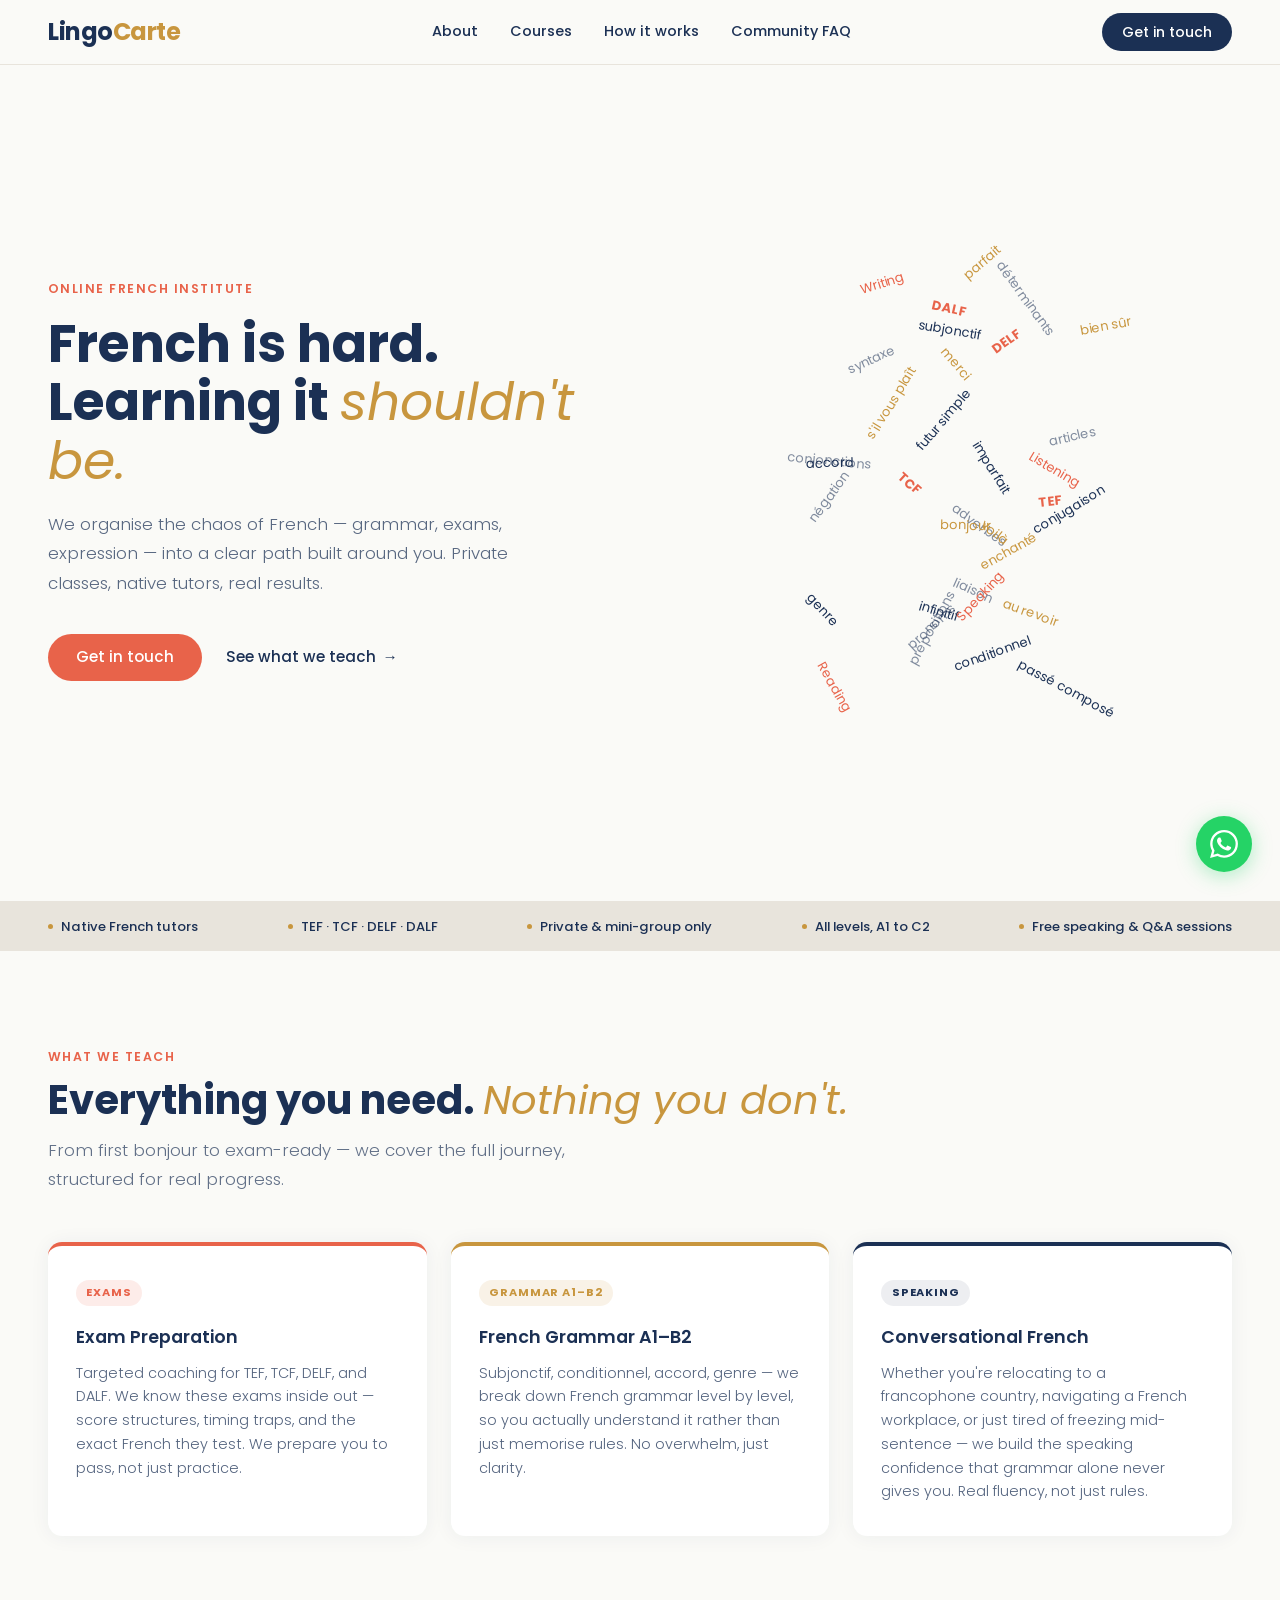
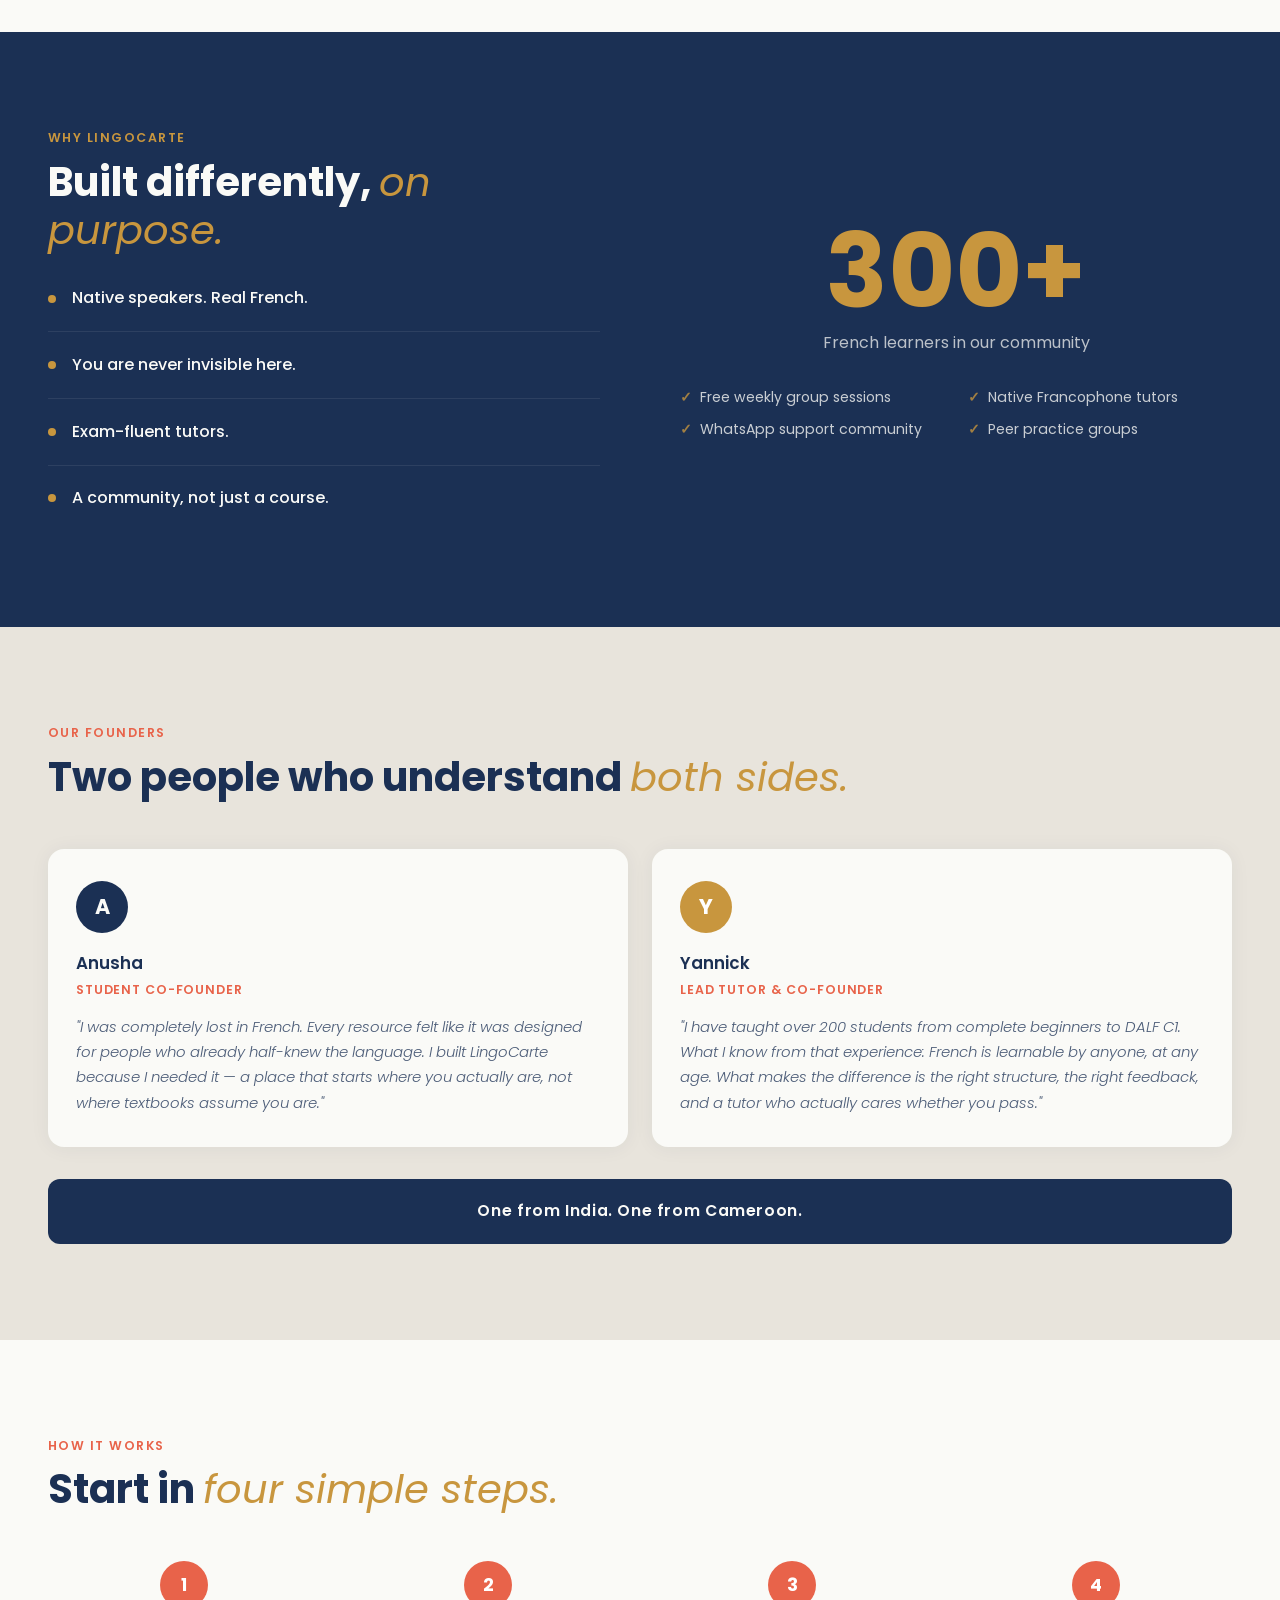
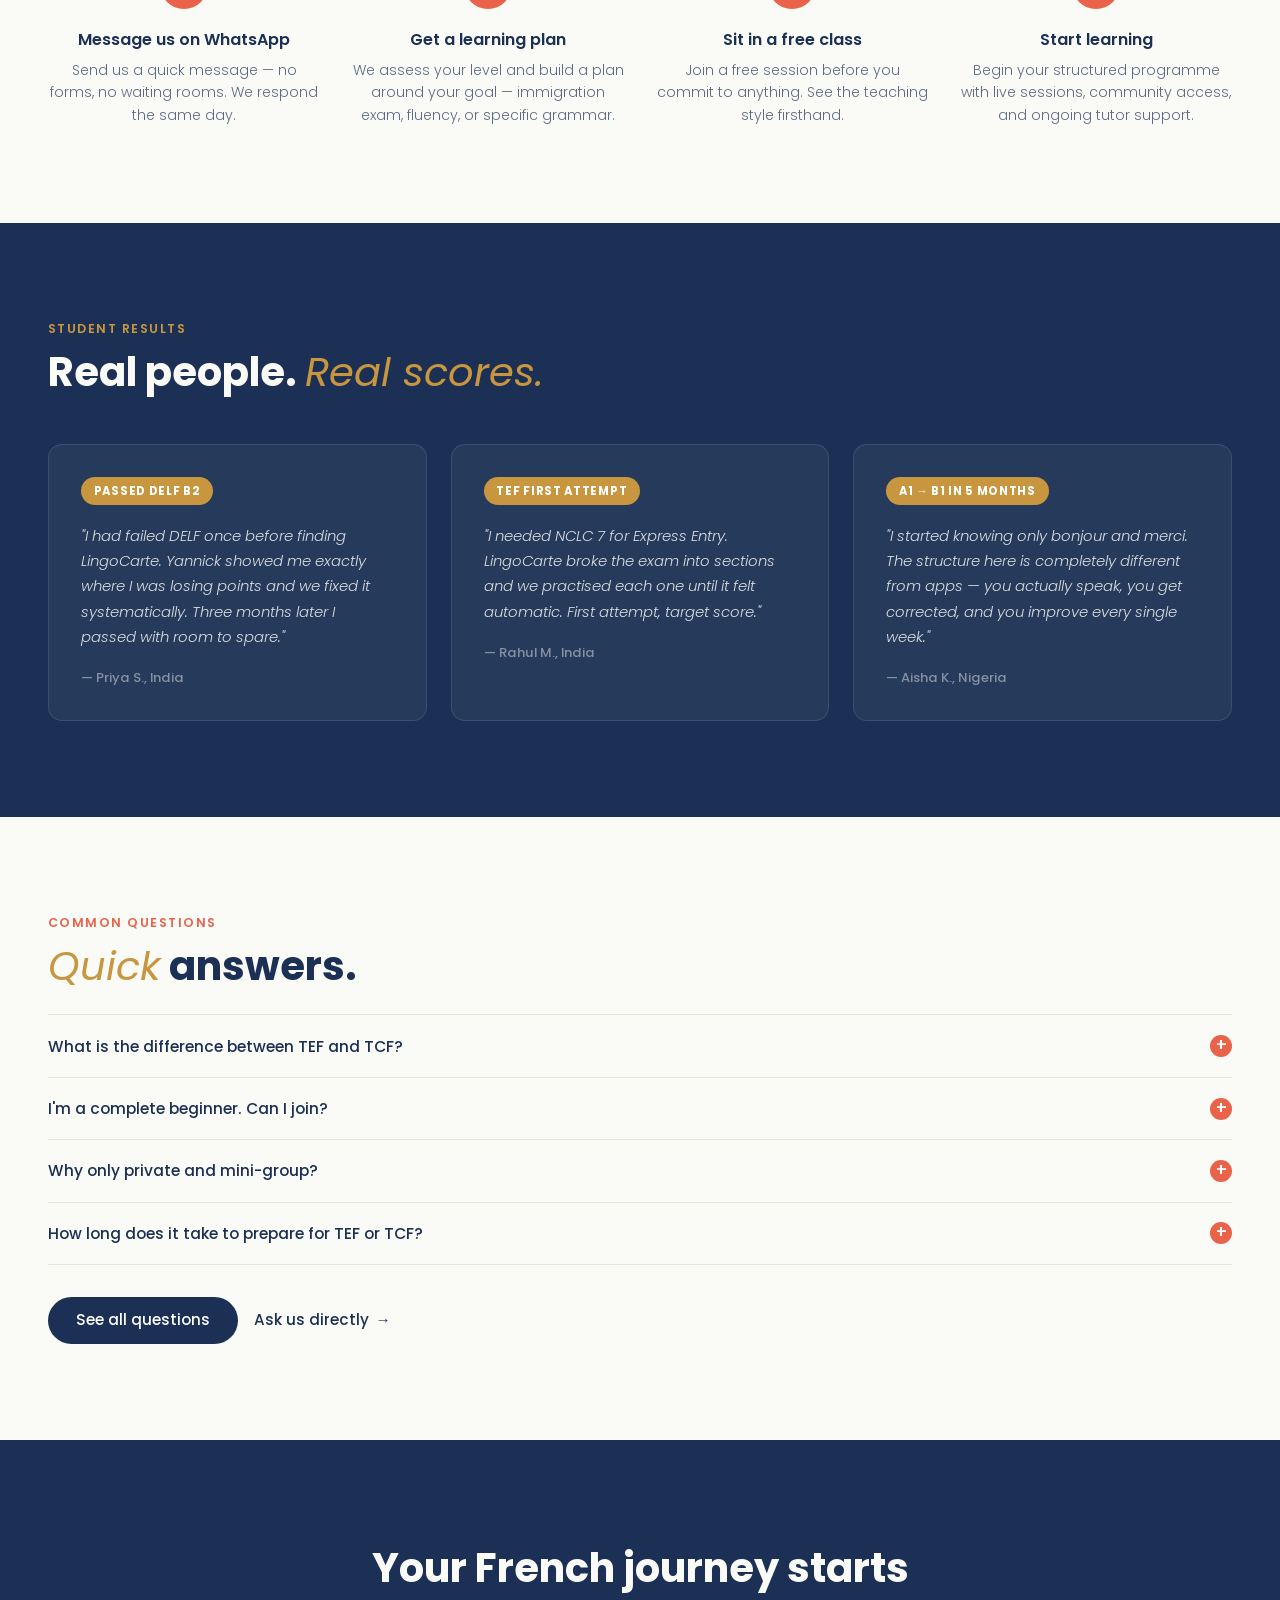
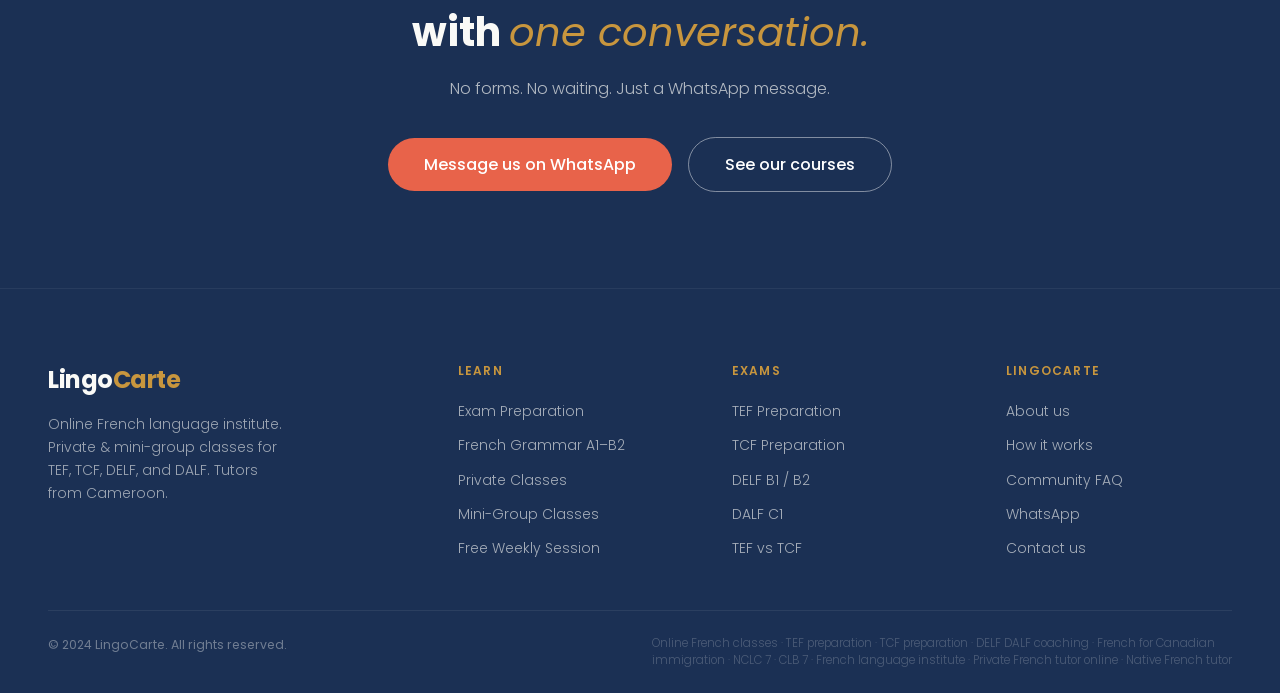
==== index.html @ b12ac3a8 "Initial commit" ====
<!DOCTYPE html>
<html lang="en">
<head>
  <meta charset="UTF-8">
  <meta name="viewport" content="width=device-width, initial-scale=1.0">
  <title>LingoCarte — Online French Institute | TEF TCF DELF DALF Preparation</title>
  <meta name="description" content="LingoCarte is an online French language institute offering private and mini-group classes for TEF, TCF, DELF, and DALF exam preparation. Native-speaker tutors from Cameroon. Join 300+ community members.">
  <link rel="canonical" href="https://lingocarte.com/">

  <!-- Open Graph -->
  <meta property="og:type" content="website">
  <meta property="og:url" content="https://lingocarte.com/">
  <meta property="og:title" content="LingoCarte — Online French Institute">
  <meta property="og:description" content="Private & mini-group French classes for TEF, TCF, DELF, DALF. Native speakers. Real progress. 300+ community.">
  <meta property="og:image" content="https://lingocarte.com/og-image.jpg">
  <meta name="twitter:card" content="summary_large_image">

  <!-- Schema.org EducationalOrganization -->
  <script type="application/ld+json">
  {
    "@context": "https://schema.org",
    "@type": "EducationalOrganization",
    "name": "LingoCarte",
    "description": "Online French language institute offering private and mini-group classes for TEF, TCF, DELF, and DALF exam preparation",
    "url": "https://lingocarte.com",
    "telephone": "+916364032929",
    "contactPoint": {
      "@type": "ContactPoint",
      "telephone": "+916364032929",
      "contactType": "customer service",
      "availableLanguage": ["English", "French"]
    },
    "sameAs": ["https://wa.me/916364032929"],
    "knowsAbout": ["French language", "TEF exam preparation", "TCF exam preparation", "DELF exam preparation", "DALF exam preparation", "French grammar", "NCLC", "CLB"],
    "teaches": "French Language",
    "hasCredential": "TEF, TCF, DELF, DALF exam preparation"
  }
  </script>

  <link rel="stylesheet" href="styles.css">
</head>
<body>

<!-- NAVIGATION -->
<header>
  <nav class="site-nav" aria-label="Main navigation">
    <div class="nav-inner">
      <a href="/" class="logo" aria-label="LingoCarte home">
        <span class="lingo">Lingo</span><span class="carte">Carte</span>
      </a>
      <div class="nav-links" role="list">
        <a href="#about" role="listitem">About</a>
        <a href="#courses" role="listitem">Courses</a>
        <a href="#how-it-works" role="listitem">How it works</a>
        <a href="faq.html" role="listitem">Community FAQ</a>
      </div>
      <div class="nav-right">
        <a href="https://wa.me/916364032929" class="btn btn-navy btn-sm" target="_blank" rel="noopener noreferrer">Get in touch</a>
      </div>
      <button class="hamburger" aria-label="Open menu" aria-expanded="false" aria-controls="mobile-nav">
        <span></span><span></span><span></span>
      </button>
    </div>
  </nav>
  <nav class="mobile-nav" id="mobile-nav" aria-label="Mobile navigation">
    <a href="#about">About</a>
    <a href="#courses">Courses</a>
    <a href="#how-it-works">How it works</a>
    <a href="faq.html">Community FAQ</a>
    <a href="https://wa.me/916364032929" class="btn btn-coral btn-md" target="_blank" rel="noopener noreferrer">Get in touch on WhatsApp</a>
  </nav>
</header>

<!-- HERO -->
<section class="hero" aria-label="Hero">
  <div class="hero-inner">
    <div class="hero-left">
      <p class="hero-eyebrow">Online French Institute</p>
      <h1 class="hero-h1">French is hard.<br>Learning it <em>shouldn't be.</em></h1>
      <p class="hero-sub">We organise the chaos of French — grammar, exams, expression — into a clear path built around you. Private classes, native tutors, real results.</p>
      <div class="hero-ctas">
        <a href="https://wa.me/916364032929" class="btn btn-coral btn-md" target="_blank" rel="noopener noreferrer">Get in touch</a>
        <a href="#courses" class="ghost-link">See what we teach <span class="arrow">→</span></a>
      </div>
    </div>
    <div class="hero-right" aria-hidden="true">
      <canvas id="wordCanvas" role="img" aria-label="Animated French vocabulary organising into categories: Grammaire, Structure, Examens, Expression"></canvas>
    </div>
  </div>
</section>

<!-- TRUST BAR -->
<div class="trust-bar" aria-label="Trust indicators">
  <div class="trust-bar-inner">
    <div class="trust-item"><span class="trust-dot"></span><span>Native French tutors</span></div>
    <div class="trust-item"><span class="trust-dot"></span><span>TEF · TCF · DELF · DALF</span></div>
    <div class="trust-item"><span class="trust-dot"></span><span>Private &amp; mini-group only</span></div>
    <div class="trust-item"><span class="trust-dot"></span><span>All levels, A1 to C2</span></div>
    <div class="trust-item"><span class="trust-dot"></span><span>Free speaking &amp; Q&amp;A sessions</span></div>
  </div>
</div>

<!-- WHAT WE TEACH -->
<section class="section" id="courses" aria-labelledby="courses-title">
  <div class="section-inner">
    <p class="section-tag">What we teach</p>
    <h2 class="section-title" id="courses-title">Everything you need. <em>Nothing you don't.</em></h2>
    <p class="section-subtitle">From first bonjour to exam-ready — we cover the full journey, structured for real progress.</p>
    <div class="teach-grid">
      <article class="teach-card coral">
        <span class="teach-card-badge badge-coral">Exams</span>
        <h3>Exam Preparation</h3>
        <p>Targeted coaching for TEF, TCF, DELF, and DALF. We know these exams inside out — score structures, timing traps, and the exact French they test. We prepare you to pass, not just practice.</p>
      </article>
      <article class="teach-card gold">
        <span class="teach-card-badge badge-gold">Grammar A1–B2</span>
        <h3>French Grammar A1–B2</h3>
        <p>Subjonctif, conditionnel, accord, genre — we break down French grammar level by level, so you actually understand it rather than just memorise rules. No overwhelm, just clarity.</p>
      </article>
      <article class="teach-card navy">
        <span class="teach-card-badge badge-navy">Speaking</span>
        <h3>Conversational French</h3>
        <p>Whether you're relocating to a francophone country, navigating a French workplace, or just tired of freezing mid-sentence — we build the speaking confidence that grammar alone never gives you. Real fluency, not just rules.</p>
      </article>
    </div>
  </div>
</section>

<!-- WHY LINGOCARTE -->
<section class="section why-section" id="about" aria-labelledby="why-title">
  <div class="section-inner">
    <div class="why-inner">
      <div>
        <p class="section-tag">Why LingoCarte</p>
        <h2 class="section-title" id="why-title">Built differently, <em>on purpose.</em></h2>
        <ul class="why-list">
          <li class="why-item">
            <span class="why-bullet" aria-hidden="true"></span>
            <p>Native speakers. Real French.</p>
          </li>
          <li class="why-item">
            <span class="why-bullet" aria-hidden="true"></span>
            <p>You are never invisible here.</p>
          </li>
          <li class="why-item">
            <span class="why-bullet" aria-hidden="true"></span>
            <p>Exam-fluent tutors.</p>
          </li>
          <li class="why-item">
            <span class="why-bullet" aria-hidden="true"></span>
            <p>A community, not just a course.</p>
          </li>
        </ul>
      </div>
      <div class="why-stat-side">
        <p class="stat-big">300+</p>
        <p class="stat-desc">French learners in our community</p>
        <ul class="community-feats">
          <li>Free weekly group sessions</li>
          <li>Native Francophone tutors</li>
          <li>WhatsApp support community</li>
          <li>Peer practice groups</li>
        </ul>
      </div>
    </div>
  </div>
</section>

<!-- FOUNDERS -->
<section class="section founders-section" aria-labelledby="founders-title">
  <div class="section-inner">
    <p class="section-tag">Our founders</p>
    <h2 class="section-title" id="founders-title">Two people who understand <em>both sides.</em></h2>
    <div class="founders-grid">
      <article class="founder-card">
        <div class="founder-avatar av-navy" aria-label="Anusha's avatar">A</div>
        <p class="founder-name">Anusha</p>
        <p class="founder-role">Student Co-Founder</p>
        <blockquote class="founder-quote">"I was completely lost in French. Every resource felt like it was designed for people who already half-knew the language. I built LingoCarte because I needed it — a place that starts where you actually are, not where textbooks assume you are."</blockquote>
      </article>
      <article class="founder-card">
        <div class="founder-avatar av-gold" aria-label="Yannick's avatar">Y</div>
        <p class="founder-name">Yannick</p>
        <p class="founder-role">Lead Tutor &amp; Co-Founder</p>
        <blockquote class="founder-quote">"I have taught over 200 students from complete beginners to DALF C1. What I know from that experience: French is learnable by anyone, at any age. What makes the difference is the right structure, the right feedback, and a tutor who actually cares whether you pass."</blockquote>
      </article>
    </div>
    <div class="founders-banner" aria-label="Founders origin">One from India. One from Cameroon.</div>
  </div>
</section>

<!-- HOW IT WORKS -->
<section class="section" id="how-it-works" aria-labelledby="hiw-title">
  <div class="section-inner">
    <p class="section-tag">How it works</p>
    <h2 class="section-title" id="hiw-title">Start in <em>four simple steps.</em></h2>
    <div class="steps-grid">
      <div class="step">
        <div class="step-num" aria-hidden="true">1</div>
        <h3>Message us on WhatsApp</h3>
        <p>Send us a quick message — no forms, no waiting rooms. We respond the same day.</p>
      </div>
      <div class="step">
        <div class="step-num" aria-hidden="true">2</div>
        <h3>Get a learning plan</h3>
        <p>We assess your level and build a plan around your goal — immigration exam, fluency, or specific grammar.</p>
      </div>
      <div class="step">
        <div class="step-num" aria-hidden="true">3</div>
        <h3>Sit in a free class</h3>
        <p>Join a free session before you commit to anything. See the teaching style firsthand.</p>
      </div>
      <div class="step">
        <div class="step-num" aria-hidden="true">4</div>
        <h3>Start learning</h3>
        <p>Begin your structured programme with live sessions, community access, and ongoing tutor support.</p>
      </div>
    </div>
  </div>
</section>

<!-- STUDENT RESULTS -->
<section class="section results-section" aria-labelledby="results-title">
  <div class="section-inner">
    <p class="section-tag">Student results</p>
    <h2 class="section-title" id="results-title">Real people. <em>Real scores.</em></h2>
    <div class="results-grid">
      <article class="result-card">
        <span class="result-badge">Passed DELF B2</span>
        <blockquote>"I had failed DELF once before finding LingoCarte. Yannick showed me exactly where I was losing points and we fixed it systematically. Three months later I passed with room to spare."</blockquote>
        <p class="result-name">— Priya S., India</p>
      </article>
      <article class="result-card">
        <span class="result-badge">TEF First Attempt</span>
        <blockquote>"I needed NCLC 7 for Express Entry. LingoCarte broke the exam into sections and we practised each one until it felt automatic. First attempt, target score."</blockquote>
        <p class="result-name">— Rahul M., India</p>
      </article>
      <article class="result-card">
        <span class="result-badge">A1 → B1 in 5 months</span>
        <blockquote>"I started knowing only bonjour and merci. The structure here is completely different from apps — you actually speak, you get corrected, and you improve every single week."</blockquote>
        <p class="result-name">— Aisha K., Nigeria</p>
      </article>
    </div>
  </div>
</section>

<!-- FAQ TEASER -->
<section class="section" aria-labelledby="faq-teaser-title">
  <div class="section-inner">
    <p class="section-tag">Common questions</p>
    <h2 class="section-title" id="faq-teaser-title"><em>Quick</em> answers.</h2>
    <ul class="accordion" role="list">
      <li class="accordion-item">
        <button class="accordion-btn" aria-expanded="false" aria-controls="faq1-body">
          What is the difference between TEF and TCF?
          <span class="accordion-icon" aria-hidden="true">+</span>
        </button>
        <div class="accordion-body" id="faq1-body" role="region">
          <div class="accordion-body-inner">
            TEF (Test d'Évaluation de Français) and TCF (Test de Connaissance du Français) are both French proficiency exams, but they serve slightly different purposes. TEF is commonly used for Canadian immigration via Express Entry, targeting NCLC scores. TCF is accepted for Canadian permanent residence (TCF Canada) and is also used for French citizenship applications. Both test reading, listening, writing, and speaking — but the question formats and scoring systems differ. We help you choose the right exam for your goal, then prepare you to ace it.
          </div>
        </div>
      </li>
      <li class="accordion-item">
        <button class="accordion-btn" aria-expanded="false" aria-controls="faq2-body">
          I'm a complete beginner. Can I join?
          <span class="accordion-icon" aria-hidden="true">+</span>
        </button>
        <div class="accordion-body" id="faq2-body" role="region">
          <div class="accordion-body-inner">
            Absolutely. We welcome learners from A1 all the way through B2 and beyond. Your first session includes a short, informal placement check so we know exactly where to start — no pressure, no test stress. Many of our students began with zero French and have gone on to pass DELF B2 and TEF exam targets.
          </div>
        </div>
      </li>
      <li class="accordion-item">
        <button class="accordion-btn" aria-expanded="false" aria-controls="faq3-body">
          Why only private and mini-group?
          <span class="accordion-icon" aria-hidden="true">+</span>
        </button>
        <div class="accordion-body" id="faq3-body" role="region">
          <div class="accordion-body-inner">
            Large classes hide weak spots. When 30 students share one tutor, you can sit quietly for an hour and leave with the same mistakes you came in with. We limit every session by design — private classes for deep, personalised work, and mini-groups (3–5 students) for collaborative practice at an accessible price. Either way, you are corrected, challenged, and actually heard in every session.
          </div>
        </div>
      </li>
      <li class="accordion-item">
        <button class="accordion-btn" aria-expanded="false" aria-controls="faq4-body">
          How long does it take to prepare for TEF or TCF?
          <span class="accordion-icon" aria-hidden="true">+</span>
        </button>
        <div class="accordion-body" id="faq4-body" role="region">
          <div class="accordion-body-inner">
            Most students reach their target score in 3–6 months of consistent preparation. The exact timeline depends on your starting level, your target CLB or NCLC score, and how much time you can commit per week. Students who join at B1 with a CLB 7 target typically need 3–4 months. Those starting from A2 usually need 5–7 months. We will give you an honest estimate after your placement session.
          </div>
        </div>
      </li>
    </ul>
    <div class="faq-cta-row">
      <a href="faq.html" class="btn btn-navy btn-md">See all questions</a>
      <a href="https://wa.me/916364032929" class="ghost-link" target="_blank" rel="noopener noreferrer">Ask us directly <span class="arrow">→</span></a>
    </div>
  </div>
</section>

<!-- FINAL CTA -->
<section class="section cta-section" aria-labelledby="cta-title">
  <div class="section-inner" style="text-align:center;">
    <h2 id="cta-title">Your French journey starts<br>with <em>one conversation.</em></h2>
    <p>No forms. No waiting. Just a WhatsApp message.</p>
    <div class="cta-btns">
      <a href="https://wa.me/916364032929" class="btn btn-coral btn-lg" target="_blank" rel="noopener noreferrer">Message us on WhatsApp</a>
      <a href="#courses" class="btn btn-outline-white btn-lg">See our courses</a>
    </div>
  </div>
</section>

<!-- FOOTER -->
<footer class="site-footer" aria-label="Site footer">
  <div class="footer-inner">
    <div class="footer-grid">
      <div class="footer-brand">
        <a href="/" class="logo" aria-label="LingoCarte home">
          <span class="lingo">Lingo</span><span class="carte">Carte</span>
        </a>
        <p>Online French language institute. Private &amp; mini-group classes for TEF, TCF, DELF, and DALF. Tutors from Cameroon.</p>
      </div>
      <div class="footer-col">
        <h4>Learn</h4>
        <ul>
          <li><a href="#courses">Exam Preparation</a></li>
          <li><a href="#courses">French Grammar A1–B2</a></li>
          <li><a href="#courses">Private Classes</a></li>
          <li><a href="#courses">Mini-Group Classes</a></li>
          <li><a href="#courses">Free Weekly Session</a></li>
        </ul>
      </div>
      <div class="footer-col">
        <h4>Exams</h4>
        <ul>
          <li><a href="faq.html#exams">TEF Preparation</a></li>
          <li><a href="faq.html#exams">TCF Preparation</a></li>
          <li><a href="faq.html#exams">DELF B1 / B2</a></li>
          <li><a href="faq.html#exams">DALF C1</a></li>
          <li><a href="faq.html#exams">TEF vs TCF</a></li>
        </ul>
      </div>
      <div class="footer-col">
        <h4>LingoCarte</h4>
        <ul>
          <li><a href="#about">About us</a></li>
          <li><a href="#how-it-works">How it works</a></li>
          <li><a href="faq.html">Community FAQ</a></li>
          <li><a href="https://wa.me/916364032929" target="_blank" rel="noopener noreferrer">WhatsApp</a></li>
          <li><a href="https://wa.me/916364032929" target="_blank" rel="noopener noreferrer">Contact us</a></li>
        </ul>
      </div>
    </div>
    <div class="footer-bottom">
      <p class="footer-copy">&copy; 2024 LingoCarte. All rights reserved.</p>
      <p class="footer-seo">Online French classes · TEF preparation · TCF preparation · DELF DALF coaching · French for Canadian immigration · NCLC 7 · CLB 7 · French language institute · Private French tutor online · Native French tutor</p>
    </div>
  </div>
</footer>

<!-- FLOATING WHATSAPP -->
<a href="https://wa.me/916364032929" class="wa-float" target="_blank" rel="noopener noreferrer" aria-label="Chat with us on WhatsApp">
  <svg viewBox="0 0 24 24" xmlns="http://www.w3.org/2000/svg" aria-hidden="true">
    <path d="M17.472 14.382c-.297-.149-1.758-.867-2.03-.967-.273-.099-.471-.148-.67.15-.197.297-.767.966-.94 1.164-.173.199-.347.223-.644.075-.297-.15-1.255-.463-2.39-1.475-.883-.788-1.48-1.761-1.653-2.059-.173-.297-.018-.458.13-.606.134-.133.298-.347.446-.52.149-.174.198-.298.298-.497.099-.198.05-.371-.025-.52-.075-.149-.669-1.612-.916-2.207-.242-.579-.487-.5-.669-.51-.173-.008-.371-.01-.57-.01-.198 0-.52.074-.792.372-.272.297-1.04 1.016-1.04 2.479 0 1.462 1.065 2.875 1.213 3.074.149.198 2.096 3.2 5.077 4.487.709.306 1.262.489 1.694.625.712.227 1.36.195 1.871.118.571-.085 1.758-.719 2.006-1.413.248-.694.248-1.289.173-1.413-.074-.124-.272-.198-.57-.347m-5.421 7.403h-.004a9.87 9.87 0 01-5.031-1.378l-.361-.214-3.741.982.998-3.648-.235-.374a9.86 9.86 0 01-1.51-5.26c.001-5.45 4.436-9.884 9.888-9.884 2.64 0 5.122 1.03 6.988 2.898a9.825 9.825 0 012.893 6.994c-.003 5.45-4.437 9.884-9.885 9.884m8.413-18.297A11.815 11.815 0 0012.05 0C5.495 0 .16 5.335.157 11.892c0 2.096.547 4.142 1.588 5.945L.057 24l6.305-1.654a11.882 11.882 0 005.683 1.448h.005c6.554 0 11.89-5.335 11.893-11.893a11.821 11.821 0 00-3.48-8.413z"/>
  </svg>
</a>

<script>
(function() {
  // Hamburger menu
  const hamburger = document.querySelector('.hamburger');
  const mobileNav = document.querySelector('.mobile-nav');
  hamburger.addEventListener('click', function() {
    const open = mobileNav.classList.toggle('open');
    hamburger.classList.toggle('open', open);
    hamburger.setAttribute('aria-expanded', open);
  });
  mobileNav.querySelectorAll('a').forEach(function(a) {
    a.addEventListener('click', function() {
      mobileNav.classList.remove('open');
      hamburger.classList.remove('open');
      hamburger.setAttribute('aria-expanded', false);
    });
  });

  // Accordion
  document.querySelectorAll('.accordion-btn').forEach(function(btn) {
    btn.addEventListener('click', function() {
      const expanded = btn.getAttribute('aria-expanded') === 'true';
      // Close all in this accordion group
      btn.closest('.accordion').querySelectorAll('.accordion-btn').forEach(function(b) {
        b.setAttribute('aria-expanded', 'false');
        const bodyId = b.getAttribute('aria-controls');
        document.getElementById(bodyId).style.maxHeight = '0';
      });
      if (!expanded) {
        btn.setAttribute('aria-expanded', 'true');
        const bodyId = btn.getAttribute('aria-controls');
        const body = document.getElementById(bodyId);
        body.style.maxHeight = body.scrollHeight + 'px';
      }
    });
  });

  // ── CANVAS ANIMATION ──────────────────────────────────────────────
  const canvas = document.getElementById('wordCanvas');
  if (!canvas) return;
  const ctx = canvas.getContext('2d');

  var ORBIT_SPEED = 0.14; // rad/s — slow gentle rotation
  var PHASE_DUR = [3.5, 1.8, 3.0, 3.5];
  var TOTAL = PHASE_DUR.reduce(function(a,b){return a+b;},0);
  var PHASE1_END = PHASE_DUR[0];

  var CATS = {
    grammaire:  { label: 'Grammaire',  color: '#1B3054' },
    structure:  { label: 'Structure',  color: 'rgba(27,48,84,0.55)' },
    examens:    { label: 'Examens',    color: '#E8634A' },
    expression: { label: 'Expression', color: '#C8963E' }
  };

  var RAW_WORDS = [
    { text: 'subjonctif',      cat: 'grammaire',  color: '#1B3054',              bold: false },
    { text: 'imparfait',       cat: 'grammaire',  color: '#1B3054',              bold: false },
    { text: 'conditionnel',    cat: 'grammaire',  color: '#1B3054',              bold: false },
    { text: 'passé composé',   cat: 'grammaire',  color: '#1B3054',              bold: false },
    { text: 'futur simple',    cat: 'grammaire',  color: '#1B3054',              bold: false },
    { text: 'accord',          cat: 'grammaire',  color: '#1B3054',              bold: false },
    { text: 'genre',           cat: 'grammaire',  color: '#1B3054',              bold: false },
    { text: 'conjugaison',     cat: 'grammaire',  color: '#1B3054',              bold: false },
    { text: 'infinitif',       cat: 'grammaire',  color: '#1B3054',              bold: false },
    { text: 'prépositions',    cat: 'structure',  color: 'rgba(27,48,84,0.55)', bold: false },
    { text: 'articles',        cat: 'structure',  color: 'rgba(27,48,84,0.55)', bold: false },
    { text: 'adverbes',        cat: 'structure',  color: 'rgba(27,48,84,0.55)', bold: false },
    { text: 'pronoms',         cat: 'structure',  color: 'rgba(27,48,84,0.55)', bold: false },
    { text: 'conjonctions',    cat: 'structure',  color: 'rgba(27,48,84,0.55)', bold: false },
    { text: 'déterminants',    cat: 'structure',  color: 'rgba(27,48,84,0.55)', bold: false },
    { text: 'syntaxe',         cat: 'structure',  color: 'rgba(27,48,84,0.55)', bold: false },
    { text: 'liaison',         cat: 'structure',  color: 'rgba(27,48,84,0.55)', bold: false },
    { text: 'négation',        cat: 'structure',  color: 'rgba(27,48,84,0.55)', bold: false },
    { text: 'TEF',       cat: 'examens', color: '#E8634A', bold: true  },
    { text: 'TCF',       cat: 'examens', color: '#E8634A', bold: true  },
    { text: 'DELF',      cat: 'examens', color: '#E8634A', bold: true  },
    { text: 'DALF',      cat: 'examens', color: '#E8634A', bold: true  },
    { text: 'Reading',   cat: 'examens', color: '#E8634A', bold: false },
    { text: 'Writing',   cat: 'examens', color: '#E8634A', bold: false },
    { text: 'Listening', cat: 'examens', color: '#E8634A', bold: false },
    { text: 'Speaking',  cat: 'examens', color: '#E8634A', bold: false },
    { text: 'bonjour',          cat: 'expression', color: '#C8963E', bold: false },
    { text: 'merci',            cat: 'expression', color: '#C8963E', bold: false },
    { text: 'enchanté',         cat: 'expression', color: '#C8963E', bold: false },
    { text: 'au revoir',        cat: 'expression', color: '#C8963E', bold: false },
    { text: "s'il vous plaît",  cat: 'expression', color: '#C8963E', bold: false },
    { text: 'bien sûr',         cat: 'expression', color: '#C8963E', bold: false },
    { text: 'voilà',            cat: 'expression', color: '#C8963E', bold: false },
    { text: 'parfait',          cat: 'expression', color: '#C8963E', bold: false }
  ];

  // Scatter uses two computed rings — no array needed

  var words = [];
  var W = 0, H = 0;
  var startTime = null;
  var gridLabels = [];

  function easeOut(t) { return 1 - Math.pow(1 - Math.min(1,t), 2); }
  function easeInOut(t) { t = Math.min(1,t); return t < 0.5 ? 2*t*t : -1+(4-2*t)*t; }
  function lerp(a, b, t) { return a + (b-a)*t; }
  function lerpAngle(a, b, t) {
    var d = b - a;
    while (d >  Math.PI) d -= Math.PI * 2;
    while (d < -Math.PI) d += Math.PI * 2;
    return a + d * t;
  }

  function buildWords() {
    var catWords = {};
    RAW_WORDS.forEach(function(w) {
      if (!catWords[w.cat]) catWords[w.cat] = [];
      catWords[w.cat].push(w);
    });
    words = RAW_WORDS.map(function(w, i) {
      return {
        raw: w,
        catIdx: catWords[w.cat].indexOf(w),
        spiralAngle: 0, spiralR: 0,
        orbitEndX: 0, orbitEndY: 0, orbitEndAngle: 0,
        scatterX: 0, scatterY: 0,
        gridX: 0, gridY: 0,
        floatOffset: (i / RAW_WORDS.length) * Math.PI * 2
      };
    });
  }

  function computeSpatial() {
    if (!W || !H) return;

    // ── Golden-angle spiral ──
    var goldenAngle = Math.PI * (3 - Math.sqrt(5)); // ≈ 137.5°
    var scale = Math.min(W, H);
    var minR = scale * 0.07;
    var maxR = scale * 0.33;
    var n = words.length;
    words.forEach(function(s, i) {
      s.spiralAngle = i * goldenAngle;
      s.spiralR = minR + (maxR - minR) * (i / (n - 1));
    });

    // Pre-compute where each word lands at end of phase 1
    var cx = W / 2, cy = H / 2;
    words.forEach(function(s) {
      var a = s.spiralAngle + PHASE1_END * ORBIT_SPEED;
      s.orbitEndX = cx + s.spiralR * Math.cos(a);
      s.orbitEndY = cy + s.spiralR * Math.sin(a);
      s.orbitEndAngle = a;
    });

    // ── Scatter: seeded random, collision-checked, truly scattered ──
    var _s = 42317;
    function rng() { _s ^= _s << 13; _s ^= _s >> 17; _s ^= _s << 5; return (_s >>> 0) / 4294967296; }
    var placed = [];
    words.forEach(function(s) {
      ctx.font = (s.raw.bold ? '700' : '400') + ' 13px Poppins, sans-serif';
      var tw = ctx.measureText(s.raw.text).width;
      var hw = tw / 2 + 5, hh = 9;
      var x, y, ok;
      for (var t = 0; t < 80; t++) {
        x = W * 0.08 + rng() * W * 0.84;
        y = H * 0.08 + rng() * H * 0.84;
        ok = true;
        for (var j = 0; j < placed.length; j++) {
          var p = placed[j];
          if (Math.abs(x - p.x) < hw + p.hw && Math.abs(y - p.y) < hh + p.hh) { ok = false; break; }
        }
        if (ok) break;
      }
      s.scatterX = x;
      s.scatterY = y;
      placed.push({ x: x, y: y, hw: hw, hh: hh });
    });

    // ── Centered 2×2 grid (no headings) ──
    var wordLineH = 20;
    var colGap    = 48;
    var rowGap    = 32;
    var fs        = 13;

    function measureColWidth(cats) {
      var max = 0;
      cats.forEach(function(cat) {
        words.filter(function(s){ return s.raw.cat === cat; }).forEach(function(s) {
          ctx.font = (s.raw.bold ? '700' : '400') + ' ' + fs + 'px Poppins, sans-serif';
          max = Math.max(max, ctx.measureText(s.raw.text).width);
        });
      });
      return Math.ceil(max) + 6;
    }

    function maxRowItems(cats) {
      var m = 0;
      cats.forEach(function(cat) {
        m = Math.max(m, words.filter(function(s){ return s.raw.cat === cat; }).length);
      });
      return m;
    }

    var col0W  = measureColWidth(['grammaire', 'examens']);
    var col1W  = measureColWidth(['structure',  'expression']);
    var row0H  = maxRowItems(['grammaire', 'structure'])  * wordLineH;
    var row1H  = maxRowItems(['examens',   'expression']) * wordLineH;

    var totalW = col0W + colGap + col1W;
    var totalH = row0H + rowGap + row1H;

    // ── Vertical bounds: align with left-panel content (eyebrow → CTA btn) ──
    var topBound  = 0;
    var bottomBound = H;
    var eyebrowEl = document.querySelector('.hero-eyebrow');
    var ctaBtnEl  = document.querySelector('.hero-ctas .btn');
    if (eyebrowEl && ctaBtnEl) {
      var cRect = canvas.getBoundingClientRect();
      topBound    = Math.max(0, eyebrowEl.getBoundingClientRect().top    - cRect.top);
      bottomBound = Math.min(H, ctaBtnEl.getBoundingClientRect().bottom  - cRect.top);
    }
    var availH = bottomBound - topBound;

    var ox = Math.round((W - totalW) / 2);
    var oy = Math.round(topBound + (availH - totalH) / 2);

    var catLayout = {
      grammaire:  { x: ox,                  y: oy },
      structure:  { x: ox + col0W + colGap, y: oy },
      examens:    { x: ox,                  y: oy + row0H + rowGap },
      expression: { x: ox + col0W + colGap, y: oy + row0H + rowGap }
    };

    words.forEach(function(s) {
      var cl = catLayout[s.raw.cat];
      s.gridX = cl.x;
      s.gridY = cl.y + s.catIdx * wordLineH;
    });
  }

  function resize() {
    var rect = canvas.getBoundingClientRect();
    W = Math.round(rect.width)  || 500;
    H = Math.round(rect.height) || 400;
    var dpr = window.devicePixelRatio || 1;
    canvas.width  = Math.round(W * dpr);
    canvas.height = Math.round(H * dpr);
    ctx.setTransform(dpr, 0, 0, dpr, 0, 0);
    computeSpatial();
  }

  function getPhase(lt) {
    var cum = 0;
    for (var i = 0; i < PHASE_DUR.length; i++) {
      if (lt < cum + PHASE_DUR[i]) return { phase: i+1, p: (lt-cum)/PHASE_DUR[i] };
      cum += PHASE_DUR[i];
    }
    return { phase: 4, p: 1 };
  }

  function draw(now) {
    requestAnimationFrame(draw);
    if (!W || !H) return;
    if (!startTime) startTime = now;

    var elapsed  = (now - startTime) / 1000;
    var loopTime = elapsed % TOTAL;
    var pg = getPhase(loopTime);
    var phase = pg.phase, p = pg.p;

    ctx.clearRect(0, 0, W, H);

    var cx = W / 2, cy = H / 2;

    // ── Words ──
    words.forEach(function(s) {
      var w = s.raw;
      var x, y, rot = 0;

      if (phase === 1) {
        // Rotating golden-angle spiral — each word tilted by its angle
        var a = s.spiralAngle + loopTime * ORBIT_SPEED;
        x   = cx + s.spiralR * Math.cos(a);
        y   = cy + s.spiralR * Math.sin(a);
        rot = a;
      } else if (phase === 2) {
        // Spiral → scatter
        x   = lerp(s.orbitEndX, s.scatterX, easeOut(p));
        y   = lerp(s.orbitEndY, s.scatterY, easeOut(p));
        rot = lerpAngle(s.orbitEndAngle, 0, easeOut(p));
      } else if (phase === 3) {
        // Scatter → centered grid
        x   = lerp(s.scatterX, s.gridX, easeInOut(p));
        y   = lerp(s.scatterY, s.gridY, easeInOut(p));
        rot = 0;
      } else {
        // Grid rest with micro-float
        x   = s.gridX + Math.sin(elapsed * 1.1 + s.floatOffset) * 1.2;
        y   = s.gridY + Math.cos(elapsed * 0.85 + s.floatOffset) * 1.0;
        rot = 0;
      }

      ctx.save();
      ctx.font = (w.bold ? '700' : '400') + ' 13px Poppins, sans-serif';
      ctx.fillStyle = w.color;

      if (phase <= 2) {
        // Centered on position, rotated along spiral angle
        ctx.textBaseline = 'middle';
        ctx.textAlign = 'center';
        ctx.translate(x, y);
        ctx.rotate(rot);
        ctx.fillText(w.text, 0, 0);
      } else {
        // Left-aligned in grid
        var displayText = w.gridText || w.text;
        ctx.textBaseline = 'top';
        ctx.textAlign = 'left';
        ctx.fillText(displayText, x, y);
      }

      ctx.restore();
    });
  }

  buildWords();
  resize();
  window.addEventListener('resize', function() {
    ctx.setTransform(1,0,0,1,0,0);
    resize();
  });
  requestAnimationFrame(draw);
})();
</script>

</body>
</html>
---- styles.css ----
@import url('https://fonts.googleapis.com/css2?family=Poppins:ital,wght@0,300;0,400;0,500;0,600;0,700;1,300;1,400;1,500;1,600;1,700&display=swap');

:root {
  --navy: #1B3054;
  --gold: #C8963E;
  --coral: #E8634A;
  --off-white: #FAFAF7;
  --warm-grey: #E8E4DC;
}

*, *::before, *::after { box-sizing: border-box; margin: 0; padding: 0; }
html { scroll-behavior: smooth; }
body { font-family: 'Poppins', sans-serif; color: var(--navy); background: var(--off-white); line-height: 1.6; -webkit-font-smoothing: antialiased; }
a { color: inherit; text-decoration: none; }
img { max-width: 100%; display: block; }
ul { list-style: none; }

/* LOGO */
.logo { font-size: 1.5rem; font-weight: 700; letter-spacing: -0.02em; display: inline-flex; align-items: baseline; }
.logo .lingo { color: var(--navy); }
.logo .carte { color: var(--gold); }

/* BUTTONS */
.btn { display: inline-flex; align-items: center; justify-content: center; font-family: 'Poppins', sans-serif; font-weight: 500; border: none; cursor: pointer; transition: all 0.2s; text-decoration: none; border-radius: 999px; white-space: nowrap; }
.btn-sm { font-size: 0.875rem; padding: 0.5rem 1.25rem; }
.btn-md { font-size: 0.95rem; padding: 0.7rem 1.75rem; }
.btn-lg { font-size: 1rem; padding: 0.85rem 2.25rem; }
.btn-coral { background: var(--coral); color: #fff; }
.btn-coral:hover { background: #d4573f; transform: translateY(-1px); }
.btn-navy { background: var(--navy); color: #fff; }
.btn-navy:hover { background: #142440; }
.btn-outline-white { background: transparent; color: #fff; border: 1.5px solid rgba(255,255,255,0.45); }
.btn-outline-white:hover { border-color: #fff; background: rgba(255,255,255,0.07); }
.ghost-link { display: inline-flex; align-items: center; gap: 0.4rem; font-family: 'Poppins', sans-serif; font-size: 0.95rem; font-weight: 500; color: var(--navy); background: none; border: none; cursor: pointer; padding: 0; transition: color 0.2s; text-decoration: none; }
.ghost-link:hover { color: var(--coral); }
.ghost-link .arrow { transition: transform 0.2s; }
.ghost-link:hover .arrow { transform: translateX(3px); }

/* NAV */
.site-nav { background: var(--off-white); border-bottom: 1px solid var(--warm-grey); padding: 0 clamp(1rem, 5%, 3rem); }
header { position: sticky; top: 0; z-index: 200; }
.nav-inner { max-width: 1280px; margin: 0 auto; display: flex; align-items: center; justify-content: space-between; height: 4rem; gap: 2rem; }
.nav-links { display: flex; align-items: center; gap: 2rem; }
.nav-links a { font-size: 0.9rem; font-weight: 500; color: var(--navy); transition: color 0.2s; }
.nav-links a:hover { color: var(--coral); }
.nav-right { display: flex; align-items: center; gap: 1rem; }
.hamburger { display: none; background: none; border: none; cursor: pointer; padding: 4px; flex-direction: column; gap: 5px; }
.hamburger span { display: block; width: 22px; height: 2px; background: var(--navy); border-radius: 2px; transition: all 0.3s; }
.hamburger.open span:nth-child(1) { transform: translateY(7px) rotate(45deg); }
.hamburger.open span:nth-child(2) { opacity: 0; }
.hamburger.open span:nth-child(3) { transform: translateY(-7px) rotate(-45deg); }
.mobile-nav { display: none; position: fixed; top: 4rem; left: 0; right: 0; bottom: 0; background: var(--off-white); z-index: 199; padding: 2rem clamp(1rem, 5%, 3rem); flex-direction: column; gap: 0; overflow-y: auto; border-top: 1px solid var(--warm-grey); }
.mobile-nav.open { display: flex; }
.mobile-nav a { font-size: 1.05rem; font-weight: 500; color: var(--navy); padding: 1rem 0; border-bottom: 1px solid var(--warm-grey); transition: color 0.2s; }
.mobile-nav a:hover { color: var(--coral); }
.mobile-nav .btn { margin-top: 1.5rem; align-self: flex-start; }

/* HERO */
.hero { background: var(--off-white); padding: 0 clamp(1rem, 5%, 3rem); display: flex; align-items: stretch; min-height: calc(100vh - 4rem); }
.hero-inner { max-width: 1280px; margin: 0 auto; display: grid; grid-template-columns: 1fr 1fr; flex: 1; width: 100%; }
.hero-left { display: flex; flex-direction: column; justify-content: center; padding-top: clamp(1.68rem, 3.36vw, 2.8rem); padding-bottom: clamp(1.92rem, 3.84vw, 3.2rem); max-width: 700px; }
.hero-eyebrow { color: var(--coral); font-size: 0.78rem; font-weight: 600; letter-spacing: 0.12em; text-transform: uppercase; margin-bottom: 1rem; }
.hero-h1 em, .section-title em, #cta-title em { font-style: italic; font-weight: 400; color: var(--gold); }
.hero-h1 { font-size: clamp(2rem, 4.5vw, 3.25rem); font-weight: 700; line-height: 1.12; color: var(--navy); margin-bottom: 1.25rem; }
.hero-sub { font-size: 1.05rem; font-weight: 300; color: var(--navy); opacity: 0.72; line-height: 1.75; margin-bottom: 2.25rem; max-width: 460px; }
.hero-ctas { display: flex; align-items: center; gap: 1.5rem; flex-wrap: wrap; }
.hero-right { position: relative; background: var(--off-white); overflow: hidden; min-height: 420px; display: flex; flex-direction: column; padding-top: clamp(1.68rem, 3.36vw, 2.8rem); padding-bottom: clamp(1.92rem, 3.84vw, 3.2rem); padding-left: clamp(1rem, 2.5vw, 2rem); padding-right: clamp(1rem, 2.5vw, 2rem); }
#wordCanvas { display: block; flex: 1; width: 100%; }

/* TRUST BAR */
.trust-bar { background: var(--warm-grey); padding: 0.9rem clamp(1rem, 5%, 3rem); }
.trust-bar-inner { max-width: 1280px; margin: 0 auto; display: flex; align-items: center; justify-content: space-between; gap: 1rem; flex-wrap: wrap; }
.trust-item { display: flex; align-items: center; gap: 0.5rem; font-size: 0.82rem; font-weight: 500; color: var(--navy); white-space: nowrap; }
.trust-dot { width: 5px; height: 5px; border-radius: 50%; background: var(--gold); flex-shrink: 0; }

/* SECTIONS */
.section { padding: clamp(3.5rem, 8vw, 6rem) clamp(1rem, 5%, 3rem); }
.section-inner { max-width: 1280px; margin: 0 auto; }
.section-tag { font-size: 0.78rem; font-weight: 600; letter-spacing: 0.12em; text-transform: uppercase; color: var(--coral); margin-bottom: 0.6rem; }
.section-title { font-size: clamp(1.75rem, 3.5vw, 2.5rem); font-weight: 700; color: var(--navy); margin-bottom: 0.75rem; line-height: 1.2; }
.section-subtitle { font-size: 1.05rem; font-weight: 300; color: var(--navy); opacity: 0.68; max-width: 560px; line-height: 1.7; }

/* WHAT WE TEACH */
.teach-grid { display: grid; grid-template-columns: repeat(3, 1fr); gap: 1.5rem; margin-top: 3rem; }
.teach-card { background: #fff; border-radius: 14px; padding: 2rem 1.75rem; border-top: 4px solid var(--navy); box-shadow: 0 1px 20px rgba(27,48,84,0.06); transition: transform 0.2s, box-shadow 0.2s; }
.teach-card:hover { transform: translateY(-4px); box-shadow: 0 6px 30px rgba(27,48,84,0.11); }
.teach-card.coral { border-top-color: var(--coral); }
.teach-card.gold { border-top-color: var(--gold); }
.teach-card.navy { border-top-color: var(--navy); }
.teach-card-badge { display: inline-block; font-size: 0.7rem; font-weight: 700; letter-spacing: 0.08em; text-transform: uppercase; padding: 0.25rem 0.65rem; border-radius: 999px; margin-bottom: 1.1rem; }
.badge-coral { background: rgba(232,99,74,0.12); color: var(--coral); }
.badge-gold { background: rgba(200,150,62,0.12); color: var(--gold); }
.badge-navy { background: rgba(27,48,84,0.08); color: var(--navy); }
.teach-card h3 { font-size: 1.1rem; font-weight: 600; color: var(--navy); margin-bottom: 0.65rem; }
.teach-card p { font-size: 0.9rem; font-weight: 300; color: var(--navy); opacity: 0.75; line-height: 1.65; }

/* WHY LINGOCARTE */
.why-section { background: var(--navy); }
.why-section .section-tag { color: var(--gold); }
.why-section .section-title { color: var(--off-white); }
.why-inner { display: grid; grid-template-columns: 1fr 1fr; gap: 5rem; align-items: center; }
.why-list { display: flex; flex-direction: column; }
.why-item { display: flex; align-items: flex-start; gap: 1rem; padding: 1.35rem 0; border-bottom: 1px solid rgba(255,255,255,0.08); }
.why-item:last-child { border-bottom: none; }
.why-bullet { width: 8px; height: 8px; border-radius: 50%; background: var(--gold); flex-shrink: 0; margin-top: 0.45em; }
.why-item p { font-size: 1rem; font-weight: 500; color: var(--off-white); line-height: 1.4; }
.why-stat-side { display: flex; flex-direction: column; align-items: center; text-align: center; }
.stat-big { font-size: clamp(4rem, 8vw, 6.5rem); font-weight: 700; color: var(--gold); line-height: 1; }
.stat-desc { font-size: 1rem; font-weight: 400; color: var(--off-white); opacity: 0.72; margin-top: 0.5rem; }
.community-feats { display: grid; grid-template-columns: 1fr 1fr; gap: 0.75rem 1.5rem; margin-top: 2rem; width: 100%; }
.community-feats li { display: flex; align-items: flex-start; gap: 0.5rem; font-size: 0.88rem; color: var(--off-white); opacity: 0.78; line-height: 1.4; }
.community-feats li::before { content: '✓'; color: var(--gold); font-weight: 700; flex-shrink: 0; }

/* FOUNDERS */
.founders-section { background: var(--warm-grey); }
.founders-grid { display: grid; grid-template-columns: 1fr 1fr; gap: 1.5rem; margin-top: 3rem; }
.founder-card { background: var(--off-white); border-radius: 16px; padding: 2rem 1.75rem; box-shadow: 0 1px 20px rgba(27,48,84,0.06); }
.founder-avatar { width: 52px; height: 52px; border-radius: 50%; display: flex; align-items: center; justify-content: center; font-size: 1.3rem; font-weight: 700; margin-bottom: 1.1rem; }
.av-navy { background: var(--navy); color: var(--off-white); }
.av-gold { background: var(--gold); color: #fff; }
.founder-name { font-size: 1.05rem; font-weight: 600; color: var(--navy); }
.founder-role { font-size: 0.78rem; font-weight: 600; letter-spacing: 0.07em; text-transform: uppercase; color: var(--coral); margin-top: 0.15rem; margin-bottom: 0.9rem; }
.founder-quote { font-size: 0.93rem; font-weight: 300; color: var(--navy); opacity: 0.78; font-style: italic; line-height: 1.7; }
.founders-banner { background: var(--navy); color: var(--off-white); text-align: center; padding: 1.25rem 2rem; border-radius: 12px; margin-top: 2rem; font-size: 0.97rem; font-weight: 600; letter-spacing: 0.04em; }

/* HOW IT WORKS */
.steps-grid { display: grid; grid-template-columns: repeat(4, 1fr); gap: 2rem; margin-top: 3rem; }
.step { text-align: center; }
.step-num { width: 48px; height: 48px; border-radius: 50%; background: var(--coral); color: #fff; font-size: 1.1rem; font-weight: 700; display: flex; align-items: center; justify-content: center; margin: 0 auto 1.1rem; }
.step h3 { font-size: 1rem; font-weight: 600; color: var(--navy); margin-bottom: 0.4rem; }
.step p { font-size: 0.88rem; font-weight: 300; color: var(--navy); opacity: 0.7; }

/* STUDENT RESULTS */
.results-section { background: var(--navy); }
.results-section .section-tag { color: var(--gold); }
.results-section .section-title { color: var(--off-white); }
.results-grid { display: grid; grid-template-columns: repeat(3, 1fr); gap: 1.5rem; margin-top: 3rem; }
.result-card { background: rgba(255,255,255,0.05); border: 1px solid rgba(255,255,255,0.1); border-radius: 14px; padding: 2rem; }
.result-badge { display: inline-block; font-size: 0.72rem; font-weight: 700; letter-spacing: 0.06em; text-transform: uppercase; background: var(--gold); color: #fff; padding: 0.3rem 0.8rem; border-radius: 999px; margin-bottom: 1.1rem; }
.result-card blockquote { font-size: 0.93rem; font-weight: 300; color: var(--off-white); opacity: 0.85; line-height: 1.7; font-style: italic; margin-bottom: 1.1rem; }
.result-name { font-size: 0.82rem; font-weight: 500; color: var(--off-white); opacity: 0.45; }

/* ACCORDION */
.accordion { margin-top: 1.5rem; }
.accordion-item { border-bottom: 1px solid var(--warm-grey); }
.accordion-item:first-child { border-top: 1px solid var(--warm-grey); }
.accordion-btn { width: 100%; background: none; border: none; display: flex; align-items: center; justify-content: space-between; gap: 1rem; padding: 1.2rem 0; font-family: 'Poppins', sans-serif; font-size: 0.97rem; font-weight: 500; color: var(--navy); cursor: pointer; text-align: left; }
.accordion-icon { width: 22px; height: 22px; border-radius: 50%; background: var(--coral); color: #fff; display: flex; align-items: center; justify-content: center; font-size: 1.1rem; flex-shrink: 0; transition: transform 0.3s; line-height: 1; }
.accordion-btn[aria-expanded="true"] .accordion-icon { transform: rotate(45deg); }
.accordion-body { overflow: hidden; max-height: 0; transition: max-height 0.35s ease; }
.accordion-body-inner { padding: 0.1rem 0 1.25rem; font-size: 0.93rem; font-weight: 300; color: var(--navy); opacity: 0.78; line-height: 1.75; }
.faq-cta-row { margin-top: 2rem; display: flex; align-items: center; gap: 1rem; flex-wrap: wrap; }

/* FINAL CTA */
.cta-section { background: var(--navy); text-align: center; }
.cta-section h2 { font-size: clamp(1.6rem, 3.5vw, 2.5rem); font-weight: 700; color: var(--off-white); margin-bottom: 0.75rem; }
.cta-section p { font-size: 1rem; font-weight: 300; color: var(--off-white); opacity: 0.68; margin-bottom: 2.25rem; }
.cta-btns { display: flex; justify-content: center; align-items: center; gap: 1rem; flex-wrap: wrap; }

/* FOOTER */
.site-footer { background: var(--navy); padding: clamp(3rem, 6vw, 4.5rem) clamp(1rem, 5%, 3rem) 1.5rem; border-top: 1px solid rgba(255,255,255,0.06); }
.footer-inner { max-width: 1280px; margin: 0 auto; }
.footer-grid { display: grid; grid-template-columns: 1.6fr 1fr 1fr 1fr; gap: 3rem; padding-bottom: 2.5rem; }
.footer-brand .logo { display: inline-flex; margin-bottom: 0.85rem; }
.footer-brand .logo .lingo { color: var(--off-white); }
.footer-brand .logo .carte { color: var(--gold); }
.footer-brand p { font-size: 0.87rem; font-weight: 300; color: var(--off-white); opacity: 0.58; line-height: 1.65; max-width: 240px; }
.footer-col h4 { font-size: 0.75rem; font-weight: 600; letter-spacing: 0.1em; text-transform: uppercase; color: var(--gold); margin-bottom: 1.1rem; }
.footer-col li { margin-bottom: 0.55rem; }
.footer-col a { font-size: 0.87rem; font-weight: 300; color: var(--off-white); opacity: 0.62; transition: opacity 0.2s; }
.footer-col a:hover { opacity: 1; }
.footer-bottom { border-top: 1px solid rgba(255,255,255,0.07); padding-top: 1.5rem; display: flex; align-items: flex-start; justify-content: space-between; gap: 1rem; flex-wrap: wrap; }
.footer-copy { font-size: 0.77rem; color: var(--off-white); opacity: 0.38; }
.footer-seo { font-size: 0.72rem; color: var(--off-white); opacity: 0.22; font-weight: 300; max-width: 580px; line-height: 1.5; }

/* FLOATING WHATSAPP */
.wa-float { position: fixed; bottom: 1.75rem; right: 1.75rem; z-index: 999; width: 56px; height: 56px; border-radius: 50%; background: #25D366; display: flex; align-items: center; justify-content: center; box-shadow: 0 4px 20px rgba(37,211,102,0.35); transition: transform 0.2s, box-shadow 0.2s; }
.wa-float:hover { transform: scale(1.08); box-shadow: 0 8px 28px rgba(37,211,102,0.5); }
.wa-float svg { width: 28px; height: 28px; fill: #fff; }

/* FAQ PAGE */
.faq-hero { background: var(--navy); padding: clamp(3rem, 8vw, 5rem) clamp(1rem, 5%, 3rem); text-align: center; }
.faq-hero h1 { color: var(--off-white); font-size: clamp(2rem, 5vw, 3rem); font-weight: 700; }
.faq-hero p { color: var(--off-white); opacity: 0.65; font-weight: 300; font-size: 1.05rem; margin-top: 0.75rem; max-width: 520px; margin-left: auto; margin-right: auto; }
.faq-group { margin-bottom: 3rem; }
.faq-group-title { font-size: 1.15rem; font-weight: 700; color: var(--navy); padding-bottom: 0.6rem; border-bottom: 2px solid var(--coral); display: inline-block; margin-bottom: 0.25rem; }
.faq-group .accordion-item:first-child { border-top: none; }

/* RESPONSIVE */
@media (max-width: 1024px) {
  .teach-grid { grid-template-columns: 1fr 1fr; }
  .steps-grid { grid-template-columns: 1fr 1fr; }
  .results-grid { grid-template-columns: 1fr 1fr; }
  .why-inner { grid-template-columns: 1fr; gap: 3rem; }
  .footer-grid { grid-template-columns: 1fr 1fr; gap: 2rem; }
}

@media (max-width: 768px) {
  .hero { grid-template-columns: 1fr; min-height: auto; }
  .hero-right { display: none; }
  .nav-links, .nav-right { display: none; }
  .hamburger { display: flex; }
  .teach-grid { grid-template-columns: 1fr; }
  .results-grid { grid-template-columns: 1fr; }
  .founders-grid { grid-template-columns: 1fr; }
  .steps-grid { grid-template-columns: 1fr 1fr; }
  .footer-grid { grid-template-columns: 1fr 1fr; gap: 2rem; }
  .trust-bar-inner { gap: 0.6rem; }
}

@media (max-width: 480px) {
  .steps-grid { grid-template-columns: 1fr; }
  .footer-grid { grid-template-columns: 1fr; }
  .trust-bar-inner { flex-direction: column; align-items: flex-start; }
}
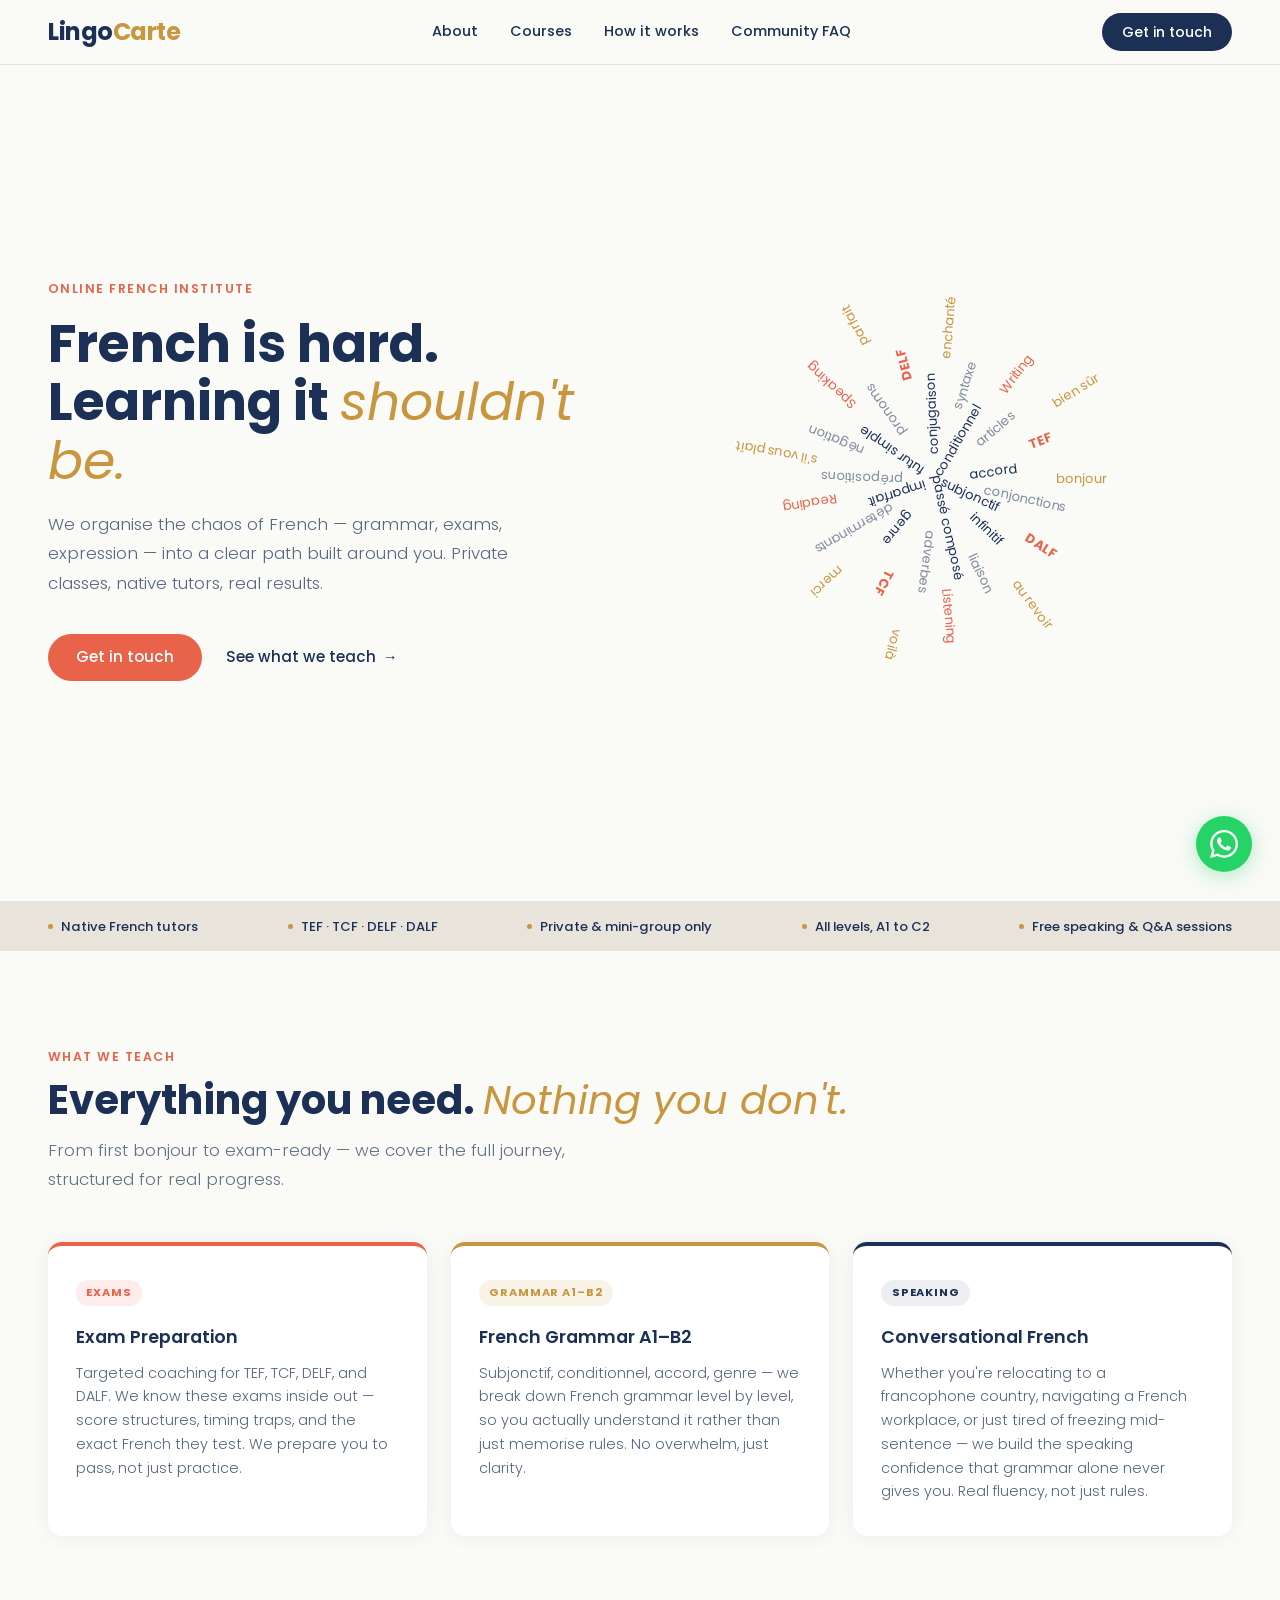
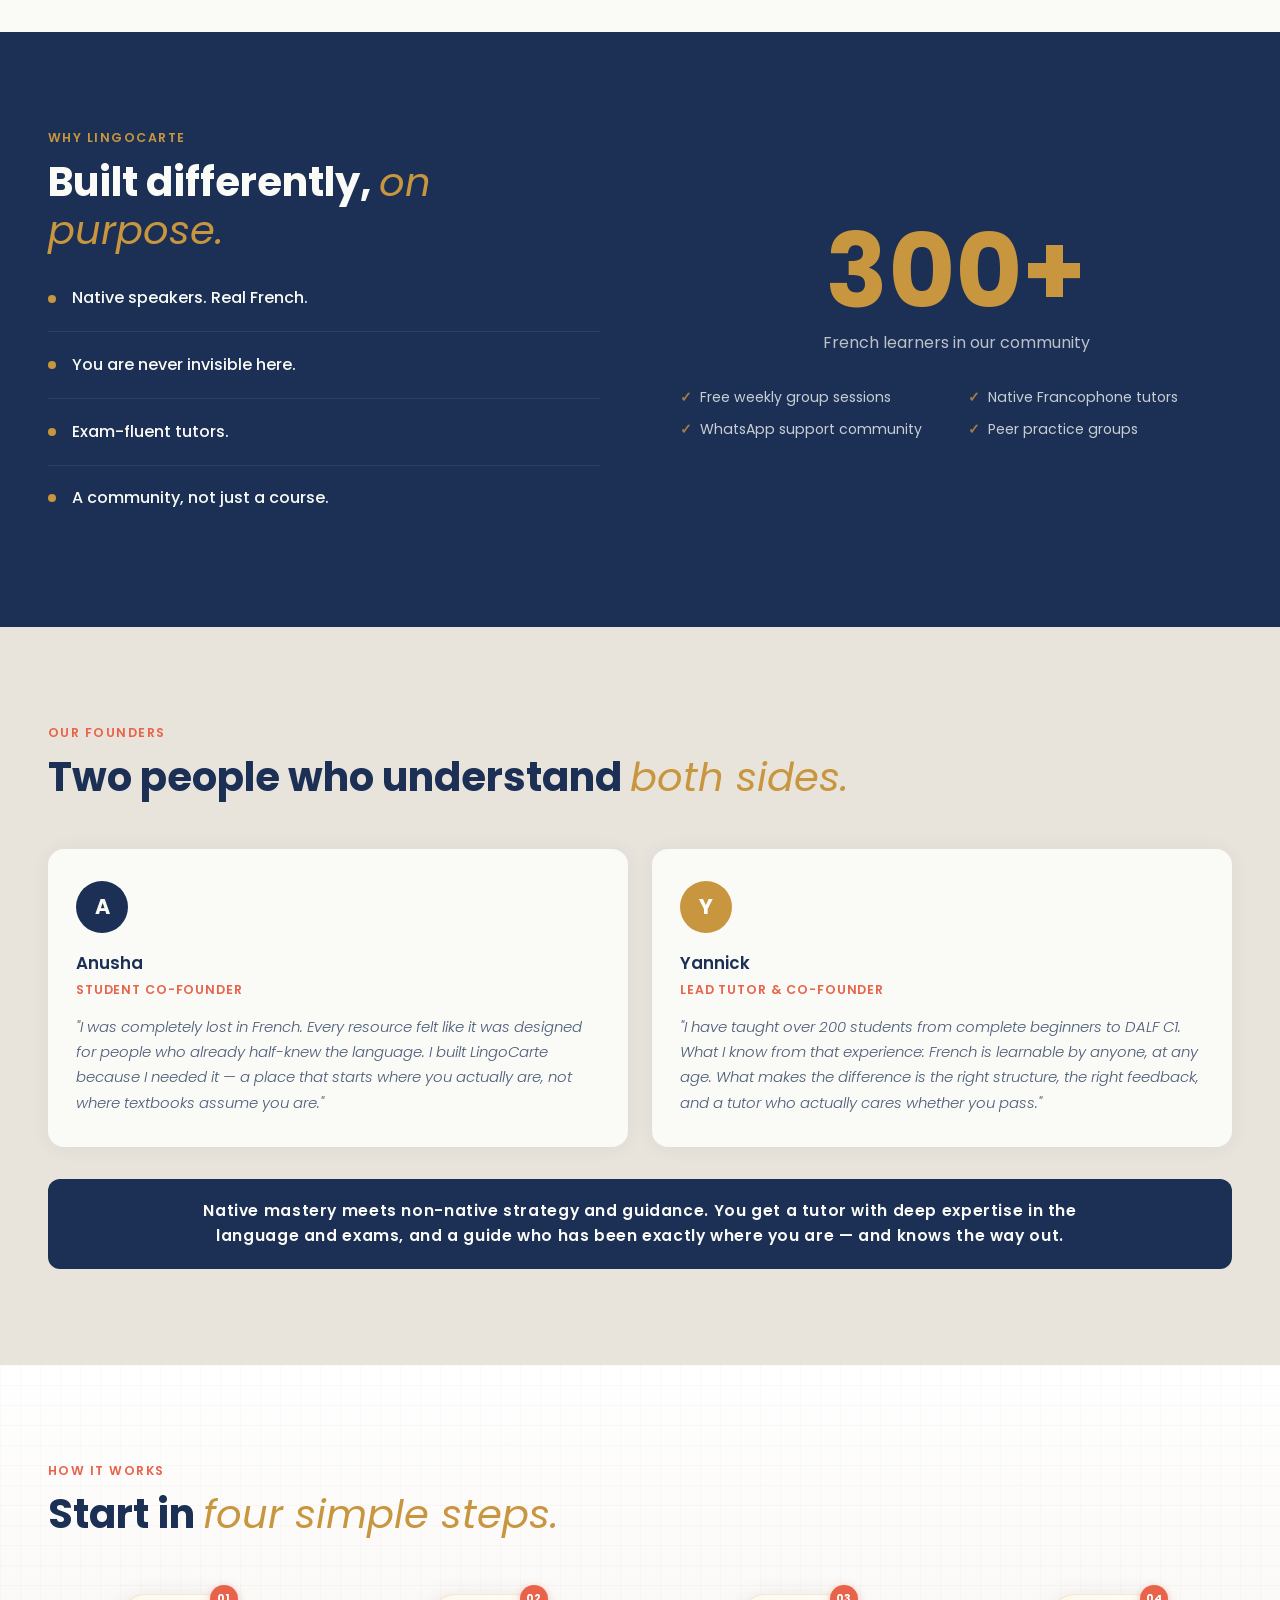
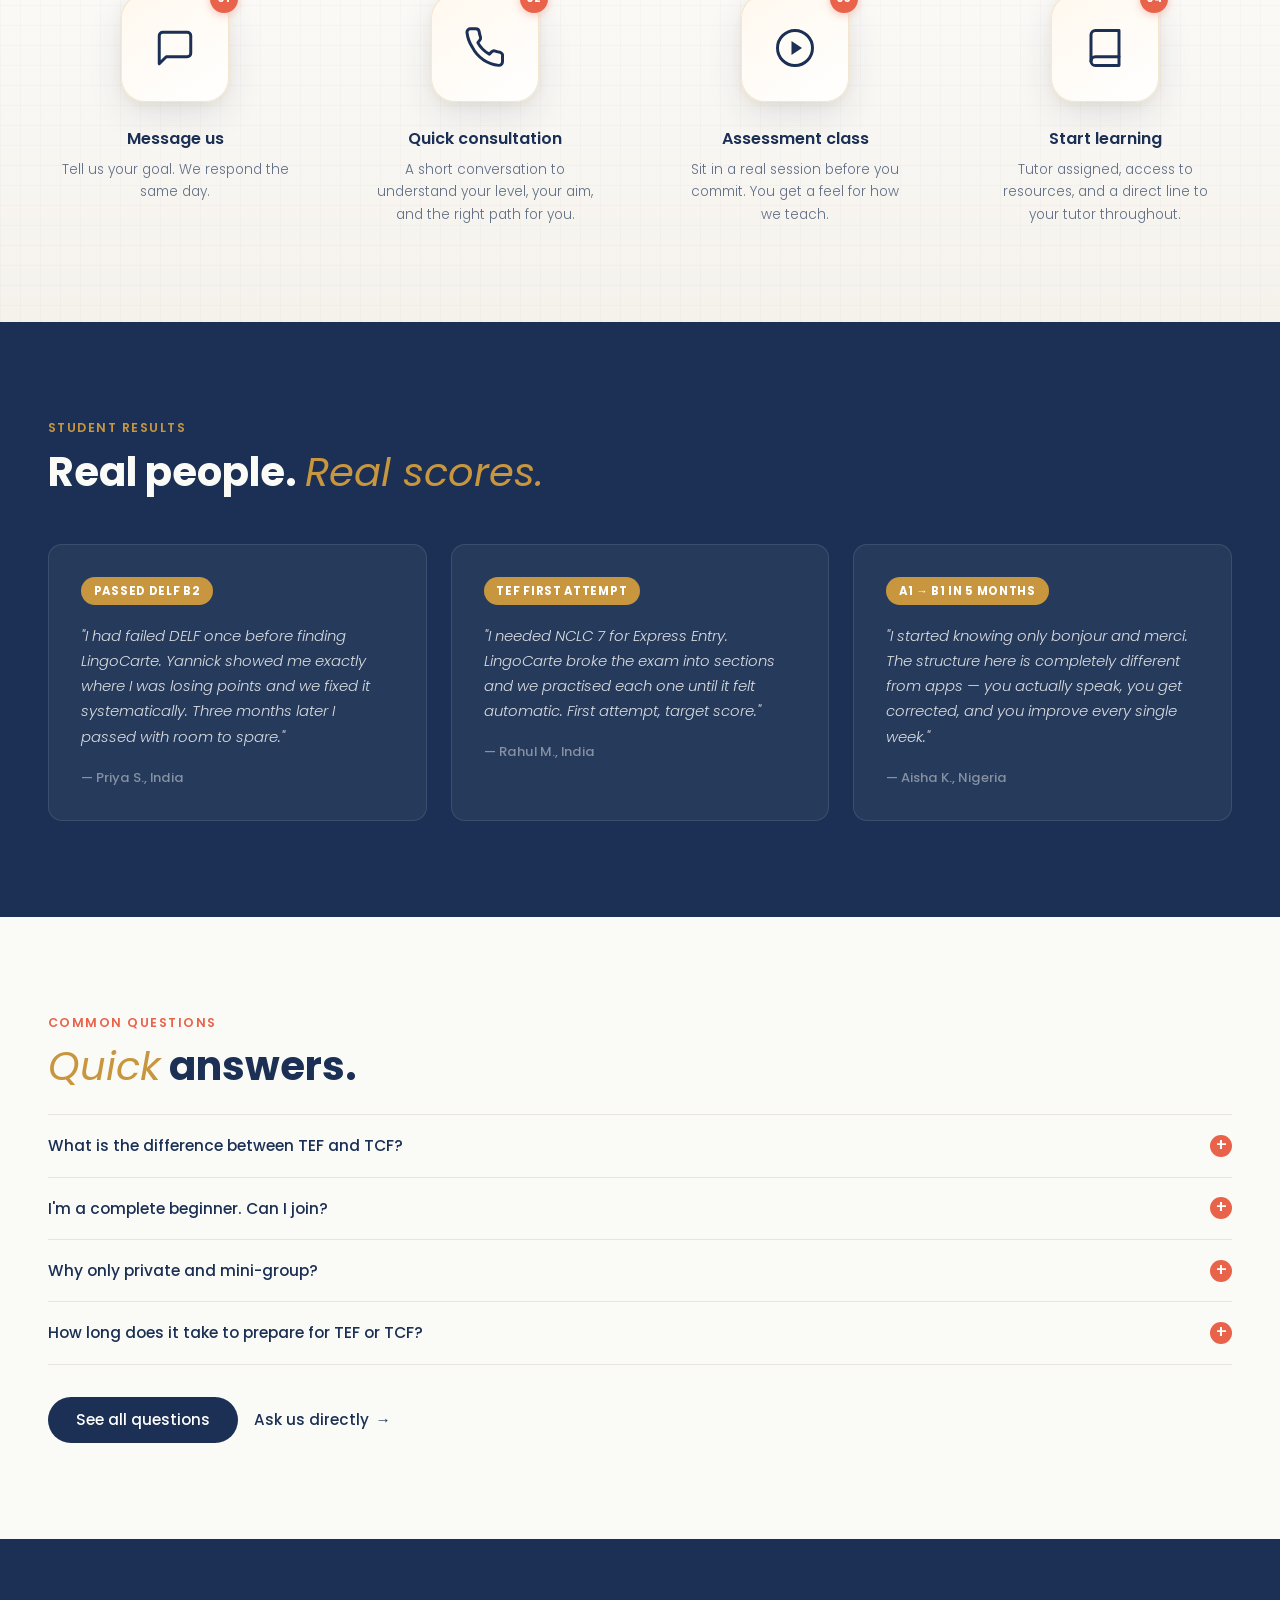
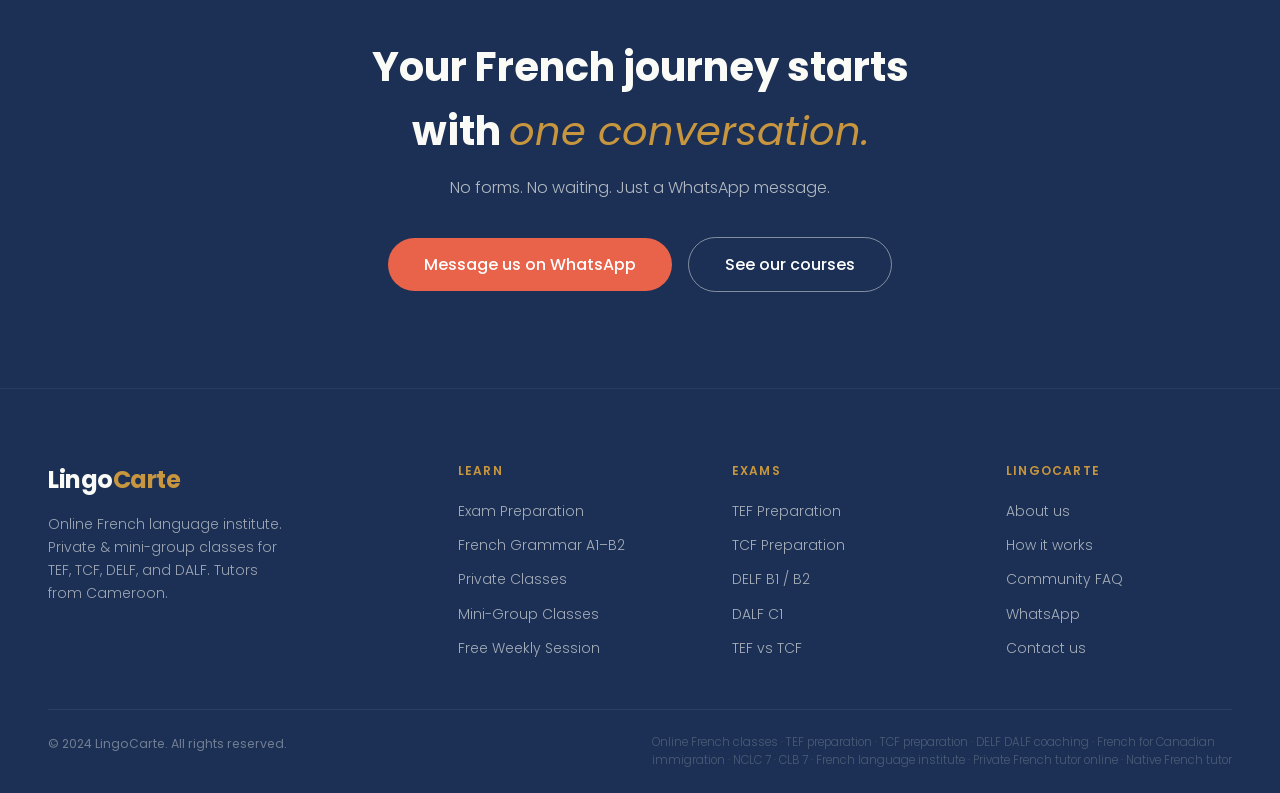
==== commit 9194ccfc: "Redesign How It Works section + trust bar, founder banner, and hero spacing updates - How It Works: " ====
--- a/index.html
+++ b/index.html
@@ -185,36 +185,78 @@
         <blockquote class="founder-quote">"I have taught over 200 students from complete beginners to DALF C1. What I know from that experience: French is learnable by anyone, at any age. What makes the difference is the right structure, the right feedback, and a tutor who actually cares whether you pass."</blockquote>
       </article>
     </div>
-    <div class="founders-banner" aria-label="Founders origin">One from India. One from Cameroon.</div>
+    <div class="founders-banner" aria-label="Founders origin">Native mastery meets non-native strategy and guidance. You get a tutor with deep expertise in the language and exams, and a guide who has been exactly where you are — and knows the way out.</div>
   </div>
 </section>
 
 <!-- HOW IT WORKS -->
-<section class="section" id="how-it-works" aria-labelledby="hiw-title">
+<section class="section hiw-section" id="how-it-works" aria-labelledby="hiw-title">
   <div class="section-inner">
     <p class="section-tag">How it works</p>
     <h2 class="section-title" id="hiw-title">Start in <em>four simple steps.</em></h2>
-    <div class="steps-grid">
+    <div class="steps-row">
+
       <div class="step">
-        <div class="step-num" aria-hidden="true">1</div>
-        <h3>Message us on WhatsApp</h3>
-        <p>Send us a quick message — no forms, no waiting rooms. We respond the same day.</p>
-      </div>
+        <div class="step-icon-wrap">
+          <span class="step-badge" aria-hidden="true">01</span>
+          <svg class="step-icon" viewBox="0 0 24 24" fill="none" stroke="currentColor" stroke-width="1.7" stroke-linecap="round" stroke-linejoin="round" aria-hidden="true">
+            <path d="M21 15a2 2 0 0 1-2 2H7l-4 4V5a2 2 0 0 1 2-2h14a2 2 0 0 1 2 2z"/>
+          </svg>
+        </div>
+        <h3>Message us</h3>
+        <p>Tell us your goal. We respond the same day.</p>
+      </div>
+
+      <svg class="step-arrow" width="56" height="24" viewBox="0 0 56 24" fill="none" aria-hidden="true">
+        <line x1="0" y1="12" x2="44" y2="12" stroke="#C8963E" stroke-width="1.8" stroke-dasharray="5 4"/>
+        <path d="M44 7 L54 12 L44 17" stroke="#C8963E" stroke-width="1.8" fill="none" stroke-linejoin="round" stroke-linecap="round"/>
+      </svg>
+
       <div class="step">
-        <div class="step-num" aria-hidden="true">2</div>
-        <h3>Get a learning plan</h3>
-        <p>We assess your level and build a plan around your goal — immigration exam, fluency, or specific grammar.</p>
-      </div>
+        <div class="step-icon-wrap">
+          <span class="step-badge" aria-hidden="true">02</span>
+          <svg class="step-icon" viewBox="0 0 24 24" fill="none" stroke="currentColor" stroke-width="1.7" stroke-linecap="round" stroke-linejoin="round" aria-hidden="true">
+            <path d="M22 16.92v3a2 2 0 0 1-2.18 2 19.79 19.79 0 0 1-8.63-3.07A19.5 19.5 0 0 1 4.73 11.5 19.79 19.79 0 0 1 1.69 2.98 2 2 0 0 1 3.68 1h3a2 2 0 0 1 2 1.72c.127.96.361 1.903.7 2.81a2 2 0 0 1-.45 2.11L7.91 8.91a16 16 0 0 0 6.59 6.59l1.27-1.27a2 2 0 0 1 2.11-.45c.907.339 1.85.573 2.81.7A2 2 0 0 1 22 16.92z"/>
+          </svg>
+        </div>
+        <h3>Quick consultation</h3>
+        <p>A short conversation to understand your level, your aim, and the right path for you.</p>
+      </div>
+
+      <svg class="step-arrow" width="56" height="24" viewBox="0 0 56 24" fill="none" aria-hidden="true">
+        <line x1="0" y1="12" x2="44" y2="12" stroke="#C8963E" stroke-width="1.8" stroke-dasharray="5 4"/>
+        <path d="M44 7 L54 12 L44 17" stroke="#C8963E" stroke-width="1.8" fill="none" stroke-linejoin="round" stroke-linecap="round"/>
+      </svg>
+
       <div class="step">
-        <div class="step-num" aria-hidden="true">3</div>
-        <h3>Sit in a free class</h3>
-        <p>Join a free session before you commit to anything. See the teaching style firsthand.</p>
-      </div>
+        <div class="step-icon-wrap">
+          <span class="step-badge" aria-hidden="true">03</span>
+          <svg class="step-icon" viewBox="0 0 24 24" fill="none" stroke="currentColor" stroke-width="1.7" stroke-linecap="round" stroke-linejoin="round" aria-hidden="true">
+            <circle cx="12" cy="12" r="10"/>
+            <polygon points="10 8 16 12 10 16 10 8" stroke="none" fill="currentColor"/>
+          </svg>
+        </div>
+        <h3>Assessment class</h3>
+        <p>Sit in a real session before you commit. You get a feel for how we teach.</p>
+      </div>
+
+      <svg class="step-arrow" width="56" height="24" viewBox="0 0 56 24" fill="none" aria-hidden="true">
+        <line x1="0" y1="12" x2="44" y2="12" stroke="#C8963E" stroke-width="1.8" stroke-dasharray="5 4"/>
+        <path d="M44 7 L54 12 L44 17" stroke="#C8963E" stroke-width="1.8" fill="none" stroke-linejoin="round" stroke-linecap="round"/>
+      </svg>
+
       <div class="step">
-        <div class="step-num" aria-hidden="true">4</div>
+        <div class="step-icon-wrap">
+          <span class="step-badge" aria-hidden="true">04</span>
+          <svg class="step-icon" viewBox="0 0 24 24" fill="none" stroke="currentColor" stroke-width="1.7" stroke-linecap="round" stroke-linejoin="round" aria-hidden="true">
+            <path d="M4 19.5A2.5 2.5 0 0 1 6.5 17H20"/>
+            <path d="M6.5 2H20v20H6.5A2.5 2.5 0 0 1 4 19.5v-15A2.5 2.5 0 0 1 6.5 2z"/>
+          </svg>
+        </div>
         <h3>Start learning</h3>
-        <p>Begin your structured programme with live sessions, community access, and ongoing tutor support.</p>
-      </div>
+        <p>Tutor assigned, access to resources, and a direct line to your tutor throughout.</p>
+      </div>
+
     </div>
   </div>
 </section>
--- a/styles.css
+++ b/styles.css
@@ -121,14 +121,18 @@
 .founder-name { font-size: 1.05rem; font-weight: 600; color: var(--navy); }
 .founder-role { font-size: 0.78rem; font-weight: 600; letter-spacing: 0.07em; text-transform: uppercase; color: var(--coral); margin-top: 0.15rem; margin-bottom: 0.9rem; }
 .founder-quote { font-size: 0.93rem; font-weight: 300; color: var(--navy); opacity: 0.78; font-style: italic; line-height: 1.7; }
-.founders-banner { background: var(--navy); color: var(--off-white); text-align: center; padding: 1.25rem 2rem; border-radius: 12px; margin-top: 2rem; font-size: 0.97rem; font-weight: 600; letter-spacing: 0.04em; }
+.founders-banner { background: var(--navy); color: var(--off-white); text-align: center; padding: 1.25rem 2rem; border-radius: 12px; margin-top: 2rem; font-size: 0.97rem; font-weight: 600; letter-spacing: 0.04em; text-wrap: balance; }
 
 /* HOW IT WORKS */
-.steps-grid { display: grid; grid-template-columns: repeat(4, 1fr); gap: 2rem; margin-top: 3rem; }
-.step { text-align: center; }
-.step-num { width: 48px; height: 48px; border-radius: 50%; background: var(--coral); color: #fff; font-size: 1.1rem; font-weight: 700; display: flex; align-items: center; justify-content: center; margin: 0 auto 1.1rem; }
-.step h3 { font-size: 1rem; font-weight: 600; color: var(--navy); margin-bottom: 0.4rem; }
-.step p { font-size: 0.88rem; font-weight: 300; color: var(--navy); opacity: 0.7; }
+.hiw-section { background-color: #ffffff; background-image: url("data:image/svg+xml,%3Csvg width='20' height='20' xmlns='http://www.w3.org/2000/svg'%3E%3Cpath d='M 20 0 L 0 0 0 20' fill='none' stroke='rgba(27%2C48%2C84%2C0.09)' stroke-width='0.5'/%3E%3C/svg%3E"), linear-gradient(180deg, #ffffff 0%, #F5F2EC 100%); background-size: 20px 20px, 100% 100%; }
+.steps-row { display: flex; align-items: flex-start; margin-top: 3.5rem; }
+.step { flex: 1; text-align: center; padding: 0 0.75rem; }
+.step-icon-wrap { width: 108px; height: 108px; border-radius: 24px; background: linear-gradient(145deg, #fff8ee, #ffffff); border: 1px solid rgba(200,150,62,0.2); box-shadow: 0 12px 36px rgba(27,48,84,0.11), 0 3px 10px rgba(200,150,62,0.1); margin: 0 auto 1.5rem; display: flex; align-items: center; justify-content: center; position: relative; }
+.step-badge { position: absolute; top: -10px; right: -10px; width: 28px; height: 28px; border-radius: 50%; background: var(--coral); color: #fff; font-size: 0.68rem; font-weight: 700; display: flex; align-items: center; justify-content: center; letter-spacing: 0.01em; box-shadow: 0 2px 8px rgba(232,99,74,0.35); }
+.step-icon { width: 42px; height: 42px; color: var(--navy); }
+.step-arrow { flex: 0 0 56px; padding-top: 42px; }
+.step h3 { font-size: 1rem; font-weight: 600; color: var(--navy); margin-bottom: 0.45rem; }
+.step p { font-size: 0.85rem; font-weight: 300; color: var(--navy); opacity: 0.68; line-height: 1.65; }
 
 /* STUDENT RESULTS */
 .results-section { background: var(--navy); }
@@ -189,7 +193,9 @@
 /* RESPONSIVE */
 @media (max-width: 1024px) {
   .teach-grid { grid-template-columns: 1fr 1fr; }
-  .steps-grid { grid-template-columns: 1fr 1fr; }
+  .steps-row { flex-wrap: wrap; }
+  .step-arrow { display: none; }
+  .step { flex: 0 0 calc(50% - 1rem); }
   .results-grid { grid-template-columns: 1fr 1fr; }
   .why-inner { grid-template-columns: 1fr; gap: 3rem; }
   .footer-grid { grid-template-columns: 1fr 1fr; gap: 2rem; }
@@ -203,13 +209,13 @@
   .teach-grid { grid-template-columns: 1fr; }
   .results-grid { grid-template-columns: 1fr; }
   .founders-grid { grid-template-columns: 1fr; }
-  .steps-grid { grid-template-columns: 1fr 1fr; }
+  .step { flex: 0 0 calc(50% - 1rem); }
   .footer-grid { grid-template-columns: 1fr 1fr; gap: 2rem; }
   .trust-bar-inner { gap: 0.6rem; }
 }
 
 @media (max-width: 480px) {
-  .steps-grid { grid-template-columns: 1fr; }
+  .step { flex: 0 0 100%; }
   .footer-grid { grid-template-columns: 1fr; }
   .trust-bar-inner { flex-direction: column; align-items: flex-start; }
 }
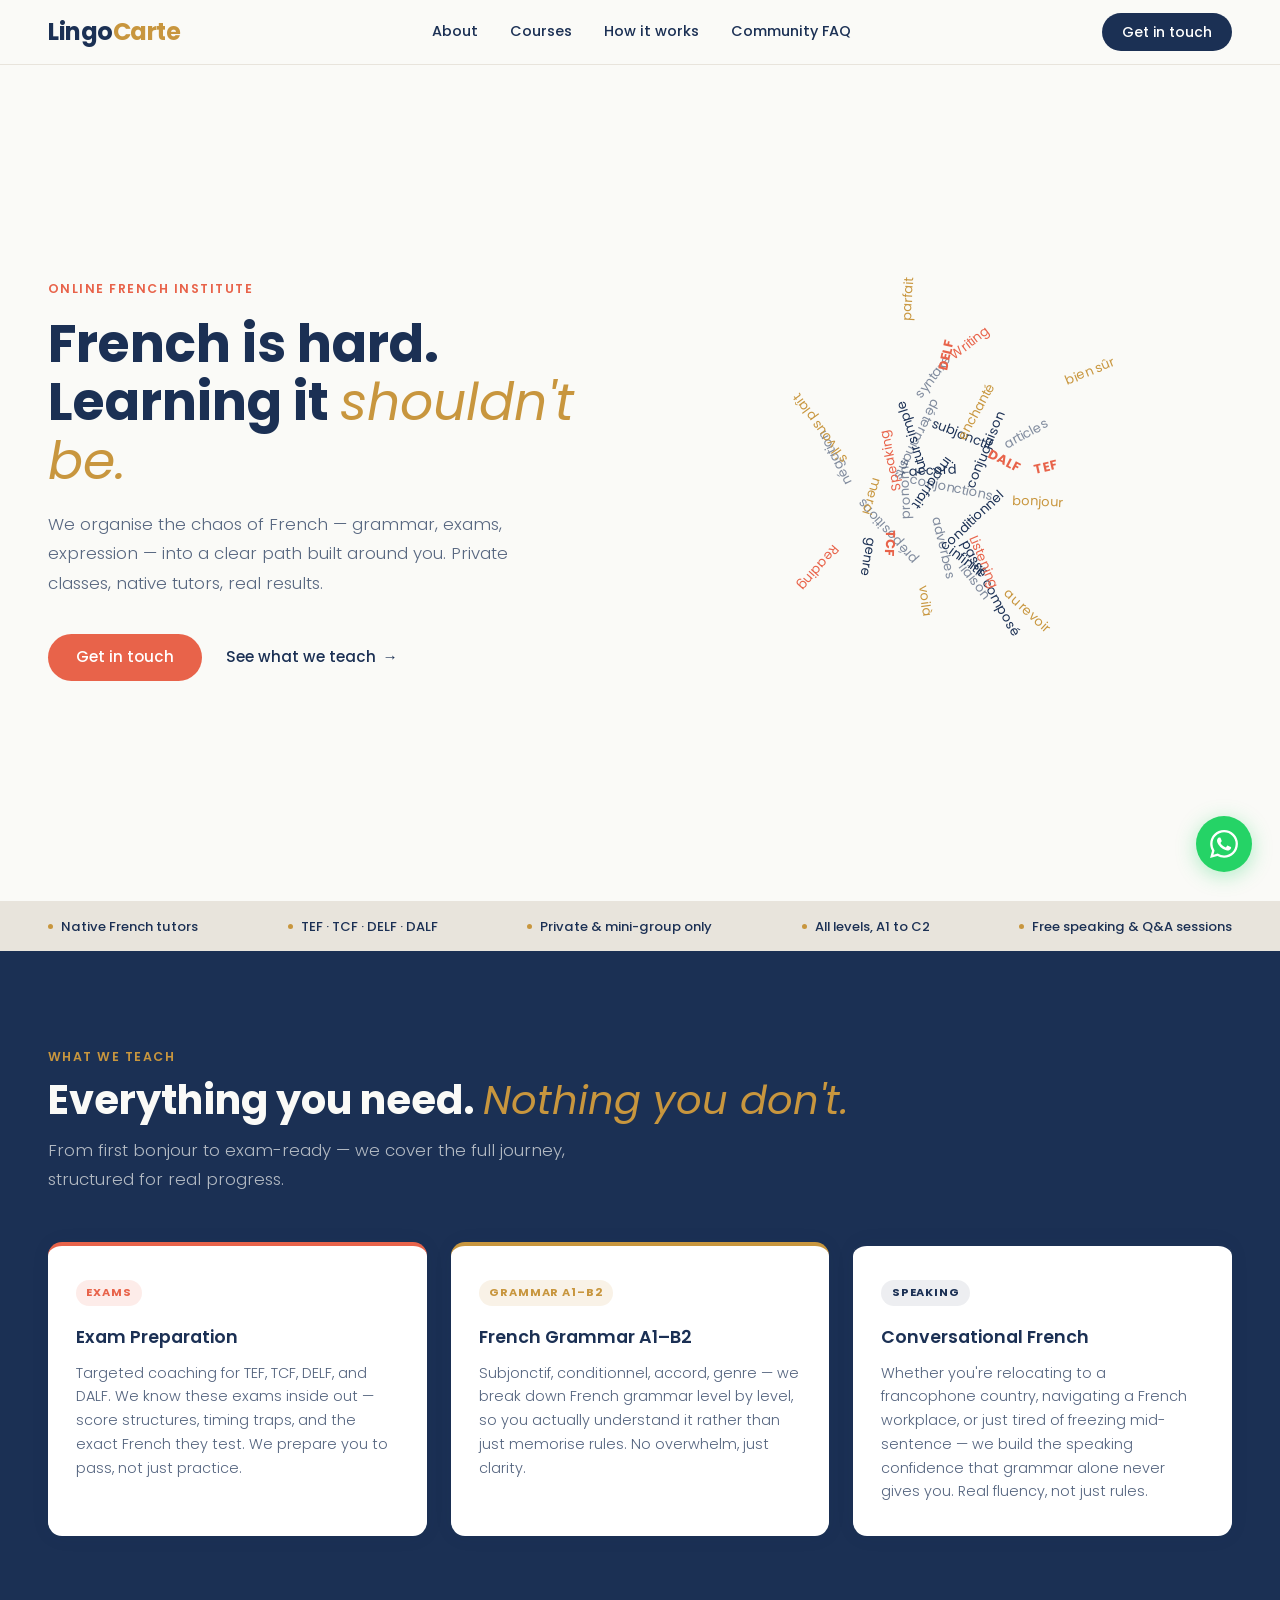
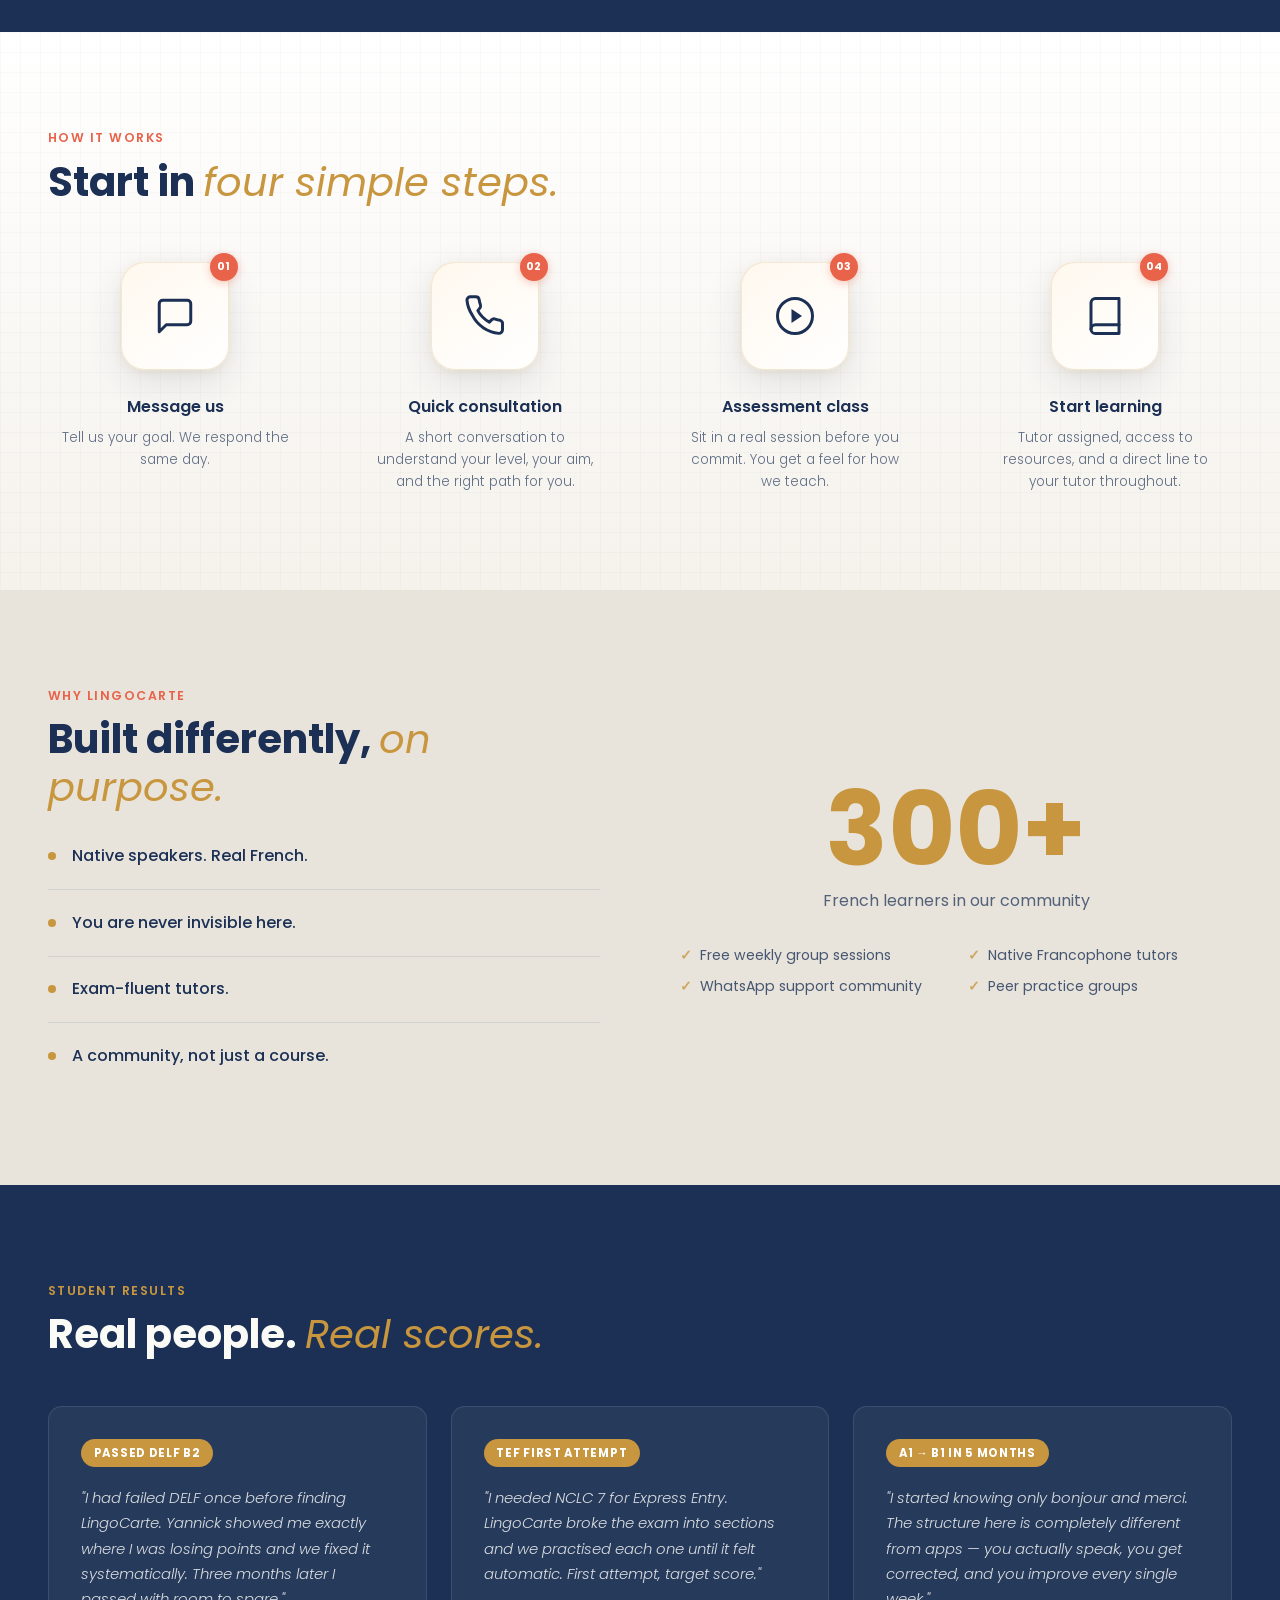
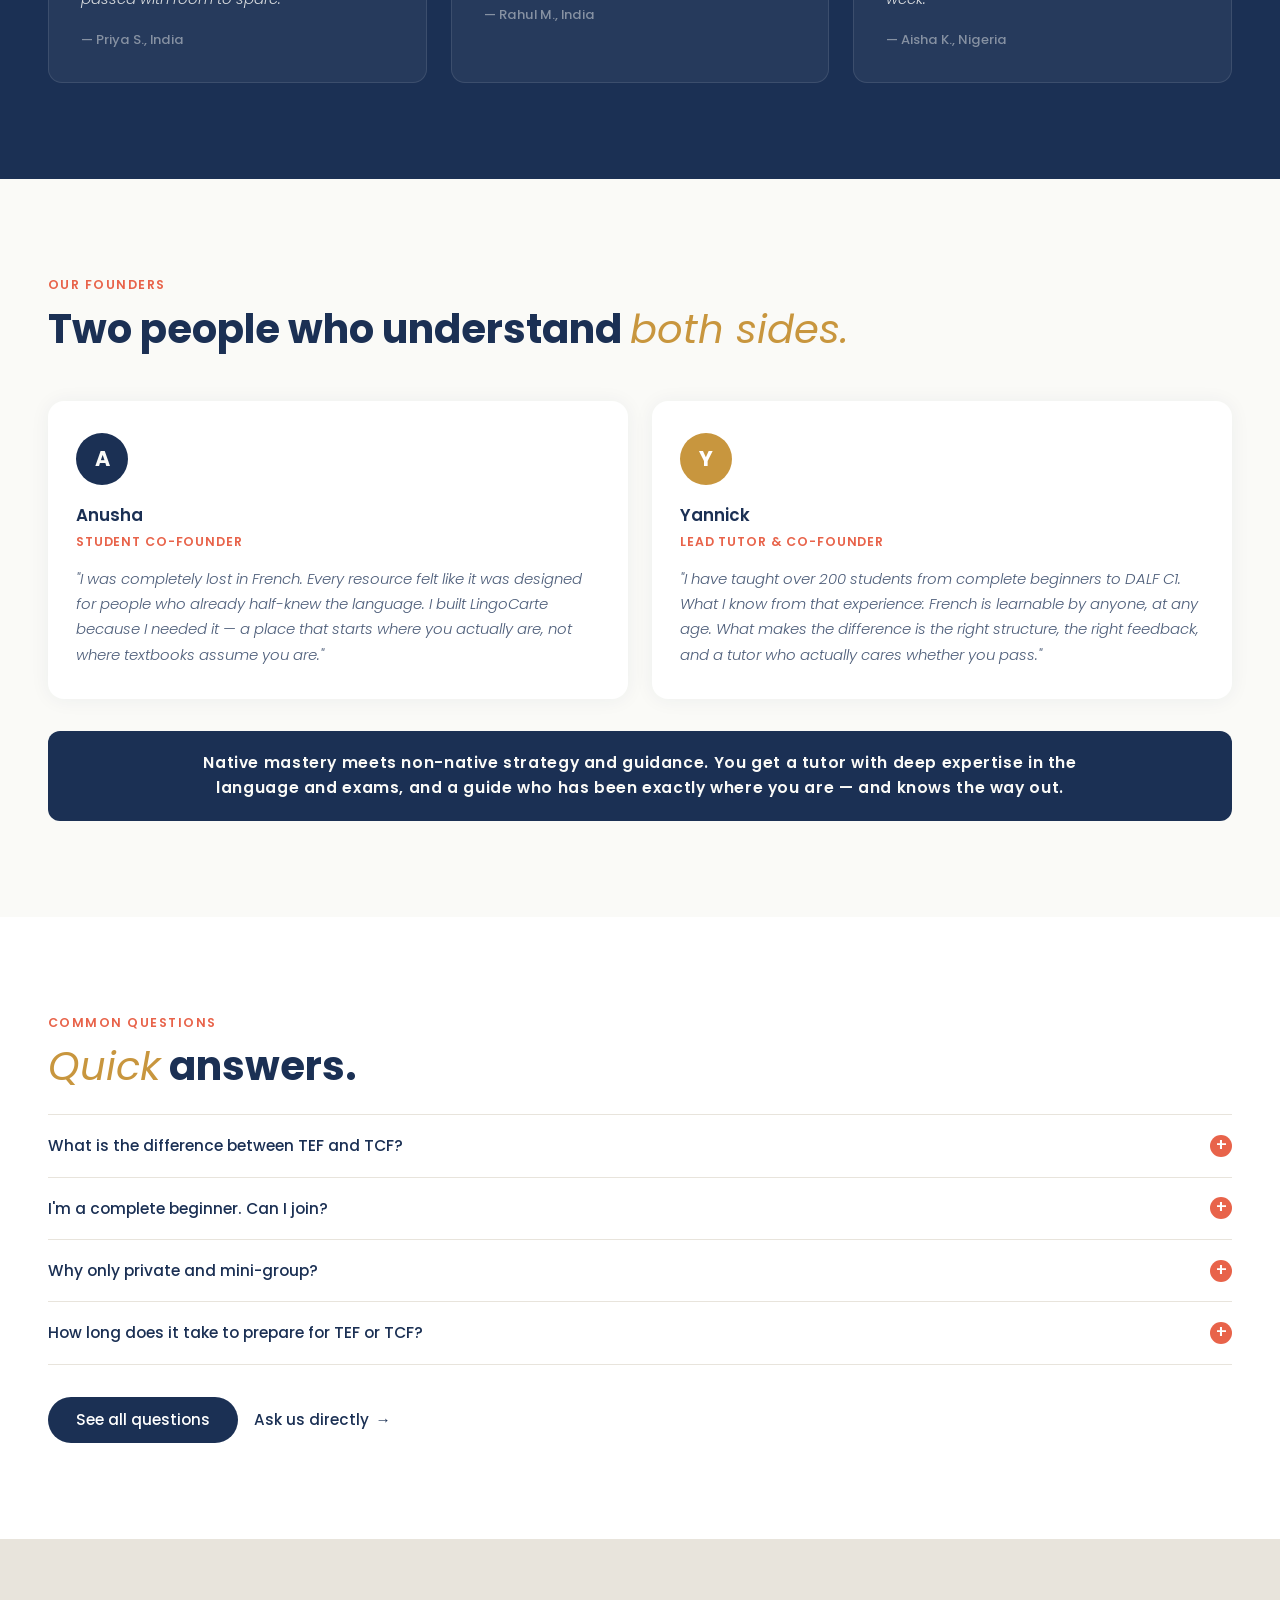
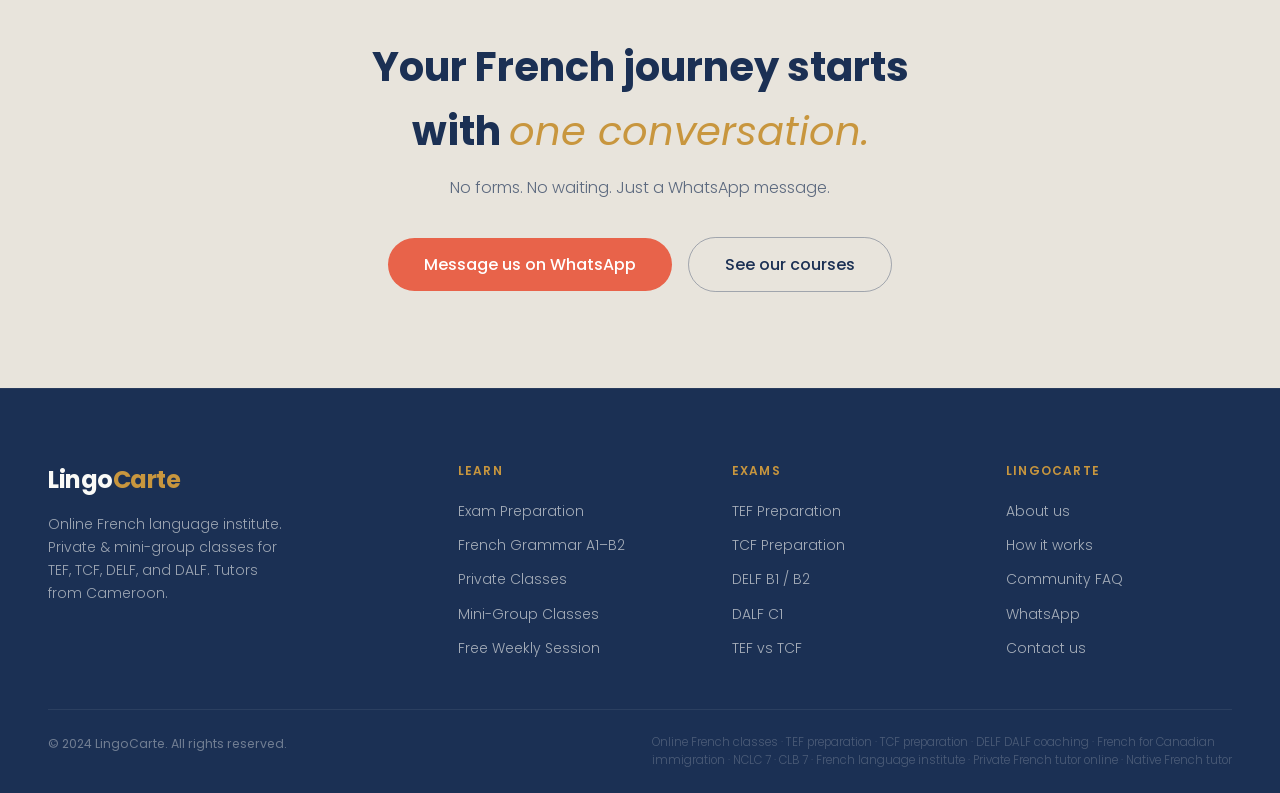
==== commit dcffcbe3: "Restructure section order and redesign colour scheme - New section order: Hero → Trust bar → What we" ====
--- a/index.html
+++ b/index.html
@@ -101,7 +101,7 @@
 </div>
 
 <!-- WHAT WE TEACH -->
-<section class="section" id="courses" aria-labelledby="courses-title">
+<section class="section courses-section" id="courses" aria-labelledby="courses-title">
   <div class="section-inner">
     <p class="section-tag">What we teach</p>
     <h2 class="section-title" id="courses-title">Everything you need. <em>Nothing you don't.</em></h2>
@@ -122,6 +122,78 @@
         <h3>Conversational French</h3>
         <p>Whether you're relocating to a francophone country, navigating a French workplace, or just tired of freezing mid-sentence — we build the speaking confidence that grammar alone never gives you. Real fluency, not just rules.</p>
       </article>
+    </div>
+  </div>
+</section>
+
+<!-- HOW IT WORKS -->
+<section class="section hiw-section" id="how-it-works" aria-labelledby="hiw-title">
+  <div class="section-inner">
+    <p class="section-tag">How it works</p>
+    <h2 class="section-title" id="hiw-title">Start in <em>four simple steps.</em></h2>
+    <div class="steps-row">
+
+      <div class="step">
+        <div class="step-icon-wrap">
+          <span class="step-badge" aria-hidden="true">01</span>
+          <svg class="step-icon" viewBox="0 0 24 24" fill="none" stroke="currentColor" stroke-width="1.7" stroke-linecap="round" stroke-linejoin="round" aria-hidden="true">
+            <path d="M21 15a2 2 0 0 1-2 2H7l-4 4V5a2 2 0 0 1 2-2h14a2 2 0 0 1 2 2z"/>
+          </svg>
+        </div>
+        <h3>Message us</h3>
+        <p>Tell us your goal. We respond the same day.</p>
+      </div>
+
+      <svg class="step-arrow" width="56" height="24" viewBox="0 0 56 24" fill="none" aria-hidden="true">
+        <line x1="0" y1="12" x2="44" y2="12" stroke="#C8963E" stroke-width="1.8" stroke-dasharray="5 4"/>
+        <path d="M44 7 L54 12 L44 17" stroke="#C8963E" stroke-width="1.8" fill="none" stroke-linejoin="round" stroke-linecap="round"/>
+      </svg>
+
+      <div class="step">
+        <div class="step-icon-wrap">
+          <span class="step-badge" aria-hidden="true">02</span>
+          <svg class="step-icon" viewBox="0 0 24 24" fill="none" stroke="currentColor" stroke-width="1.7" stroke-linecap="round" stroke-linejoin="round" aria-hidden="true">
+            <path d="M22 16.92v3a2 2 0 0 1-2.18 2 19.79 19.79 0 0 1-8.63-3.07A19.5 19.5 0 0 1 4.73 11.5 19.79 19.79 0 0 1 1.69 2.98 2 2 0 0 1 3.68 1h3a2 2 0 0 1 2 1.72c.127.96.361 1.903.7 2.81a2 2 0 0 1-.45 2.11L7.91 8.91a16 16 0 0 0 6.59 6.59l1.27-1.27a2 2 0 0 1 2.11-.45c.907.339 1.85.573 2.81.7A2 2 0 0 1 22 16.92z"/>
+          </svg>
+        </div>
+        <h3>Quick consultation</h3>
+        <p>A short conversation to understand your level, your aim, and the right path for you.</p>
+      </div>
+
+      <svg class="step-arrow" width="56" height="24" viewBox="0 0 56 24" fill="none" aria-hidden="true">
+        <line x1="0" y1="12" x2="44" y2="12" stroke="#C8963E" stroke-width="1.8" stroke-dasharray="5 4"/>
+        <path d="M44 7 L54 12 L44 17" stroke="#C8963E" stroke-width="1.8" fill="none" stroke-linejoin="round" stroke-linecap="round"/>
+      </svg>
+
+      <div class="step">
+        <div class="step-icon-wrap">
+          <span class="step-badge" aria-hidden="true">03</span>
+          <svg class="step-icon" viewBox="0 0 24 24" fill="none" stroke="currentColor" stroke-width="1.7" stroke-linecap="round" stroke-linejoin="round" aria-hidden="true">
+            <circle cx="12" cy="12" r="10"/>
+            <polygon points="10 8 16 12 10 16 10 8" stroke="none" fill="currentColor"/>
+          </svg>
+        </div>
+        <h3>Assessment class</h3>
+        <p>Sit in a real session before you commit. You get a feel for how we teach.</p>
+      </div>
+
+      <svg class="step-arrow" width="56" height="24" viewBox="0 0 56 24" fill="none" aria-hidden="true">
+        <line x1="0" y1="12" x2="44" y2="12" stroke="#C8963E" stroke-width="1.8" stroke-dasharray="5 4"/>
+        <path d="M44 7 L54 12 L44 17" stroke="#C8963E" stroke-width="1.8" fill="none" stroke-linejoin="round" stroke-linecap="round"/>
+      </svg>
+
+      <div class="step">
+        <div class="step-icon-wrap">
+          <span class="step-badge" aria-hidden="true">04</span>
+          <svg class="step-icon" viewBox="0 0 24 24" fill="none" stroke="currentColor" stroke-width="1.7" stroke-linecap="round" stroke-linejoin="round" aria-hidden="true">
+            <path d="M4 19.5A2.5 2.5 0 0 1 6.5 17H20"/>
+            <path d="M6.5 2H20v20H6.5A2.5 2.5 0 0 1 4 19.5v-15A2.5 2.5 0 0 1 6.5 2z"/>
+          </svg>
+        </div>
+        <h3>Start learning</h3>
+        <p>Tutor assigned, access to resources, and a direct line to your tutor throughout.</p>
+      </div>
+
     </div>
   </div>
 </section>
@@ -166,101 +238,6 @@
   </div>
 </section>
 
-<!-- FOUNDERS -->
-<section class="section founders-section" aria-labelledby="founders-title">
-  <div class="section-inner">
-    <p class="section-tag">Our founders</p>
-    <h2 class="section-title" id="founders-title">Two people who understand <em>both sides.</em></h2>
-    <div class="founders-grid">
-      <article class="founder-card">
-        <div class="founder-avatar av-navy" aria-label="Anusha's avatar">A</div>
-        <p class="founder-name">Anusha</p>
-        <p class="founder-role">Student Co-Founder</p>
-        <blockquote class="founder-quote">"I was completely lost in French. Every resource felt like it was designed for people who already half-knew the language. I built LingoCarte because I needed it — a place that starts where you actually are, not where textbooks assume you are."</blockquote>
-      </article>
-      <article class="founder-card">
-        <div class="founder-avatar av-gold" aria-label="Yannick's avatar">Y</div>
-        <p class="founder-name">Yannick</p>
-        <p class="founder-role">Lead Tutor &amp; Co-Founder</p>
-        <blockquote class="founder-quote">"I have taught over 200 students from complete beginners to DALF C1. What I know from that experience: French is learnable by anyone, at any age. What makes the difference is the right structure, the right feedback, and a tutor who actually cares whether you pass."</blockquote>
-      </article>
-    </div>
-    <div class="founders-banner" aria-label="Founders origin">Native mastery meets non-native strategy and guidance. You get a tutor with deep expertise in the language and exams, and a guide who has been exactly where you are — and knows the way out.</div>
-  </div>
-</section>
-
-<!-- HOW IT WORKS -->
-<section class="section hiw-section" id="how-it-works" aria-labelledby="hiw-title">
-  <div class="section-inner">
-    <p class="section-tag">How it works</p>
-    <h2 class="section-title" id="hiw-title">Start in <em>four simple steps.</em></h2>
-    <div class="steps-row">
-
-      <div class="step">
-        <div class="step-icon-wrap">
-          <span class="step-badge" aria-hidden="true">01</span>
-          <svg class="step-icon" viewBox="0 0 24 24" fill="none" stroke="currentColor" stroke-width="1.7" stroke-linecap="round" stroke-linejoin="round" aria-hidden="true">
-            <path d="M21 15a2 2 0 0 1-2 2H7l-4 4V5a2 2 0 0 1 2-2h14a2 2 0 0 1 2 2z"/>
-          </svg>
-        </div>
-        <h3>Message us</h3>
-        <p>Tell us your goal. We respond the same day.</p>
-      </div>
-
-      <svg class="step-arrow" width="56" height="24" viewBox="0 0 56 24" fill="none" aria-hidden="true">
-        <line x1="0" y1="12" x2="44" y2="12" stroke="#C8963E" stroke-width="1.8" stroke-dasharray="5 4"/>
-        <path d="M44 7 L54 12 L44 17" stroke="#C8963E" stroke-width="1.8" fill="none" stroke-linejoin="round" stroke-linecap="round"/>
-      </svg>
-
-      <div class="step">
-        <div class="step-icon-wrap">
-          <span class="step-badge" aria-hidden="true">02</span>
-          <svg class="step-icon" viewBox="0 0 24 24" fill="none" stroke="currentColor" stroke-width="1.7" stroke-linecap="round" stroke-linejoin="round" aria-hidden="true">
-            <path d="M22 16.92v3a2 2 0 0 1-2.18 2 19.79 19.79 0 0 1-8.63-3.07A19.5 19.5 0 0 1 4.73 11.5 19.79 19.79 0 0 1 1.69 2.98 2 2 0 0 1 3.68 1h3a2 2 0 0 1 2 1.72c.127.96.361 1.903.7 2.81a2 2 0 0 1-.45 2.11L7.91 8.91a16 16 0 0 0 6.59 6.59l1.27-1.27a2 2 0 0 1 2.11-.45c.907.339 1.85.573 2.81.7A2 2 0 0 1 22 16.92z"/>
-          </svg>
-        </div>
-        <h3>Quick consultation</h3>
-        <p>A short conversation to understand your level, your aim, and the right path for you.</p>
-      </div>
-
-      <svg class="step-arrow" width="56" height="24" viewBox="0 0 56 24" fill="none" aria-hidden="true">
-        <line x1="0" y1="12" x2="44" y2="12" stroke="#C8963E" stroke-width="1.8" stroke-dasharray="5 4"/>
-        <path d="M44 7 L54 12 L44 17" stroke="#C8963E" stroke-width="1.8" fill="none" stroke-linejoin="round" stroke-linecap="round"/>
-      </svg>
-
-      <div class="step">
-        <div class="step-icon-wrap">
-          <span class="step-badge" aria-hidden="true">03</span>
-          <svg class="step-icon" viewBox="0 0 24 24" fill="none" stroke="currentColor" stroke-width="1.7" stroke-linecap="round" stroke-linejoin="round" aria-hidden="true">
-            <circle cx="12" cy="12" r="10"/>
-            <polygon points="10 8 16 12 10 16 10 8" stroke="none" fill="currentColor"/>
-          </svg>
-        </div>
-        <h3>Assessment class</h3>
-        <p>Sit in a real session before you commit. You get a feel for how we teach.</p>
-      </div>
-
-      <svg class="step-arrow" width="56" height="24" viewBox="0 0 56 24" fill="none" aria-hidden="true">
-        <line x1="0" y1="12" x2="44" y2="12" stroke="#C8963E" stroke-width="1.8" stroke-dasharray="5 4"/>
-        <path d="M44 7 L54 12 L44 17" stroke="#C8963E" stroke-width="1.8" fill="none" stroke-linejoin="round" stroke-linecap="round"/>
-      </svg>
-
-      <div class="step">
-        <div class="step-icon-wrap">
-          <span class="step-badge" aria-hidden="true">04</span>
-          <svg class="step-icon" viewBox="0 0 24 24" fill="none" stroke="currentColor" stroke-width="1.7" stroke-linecap="round" stroke-linejoin="round" aria-hidden="true">
-            <path d="M4 19.5A2.5 2.5 0 0 1 6.5 17H20"/>
-            <path d="M6.5 2H20v20H6.5A2.5 2.5 0 0 1 4 19.5v-15A2.5 2.5 0 0 1 6.5 2z"/>
-          </svg>
-        </div>
-        <h3>Start learning</h3>
-        <p>Tutor assigned, access to resources, and a direct line to your tutor throughout.</p>
-      </div>
-
-    </div>
-  </div>
-</section>
-
 <!-- STUDENT RESULTS -->
 <section class="section results-section" aria-labelledby="results-title">
   <div class="section-inner">
@@ -286,8 +263,31 @@
   </div>
 </section>
 
+<!-- FOUNDERS -->
+<section class="section founders-section" aria-labelledby="founders-title">
+  <div class="section-inner">
+    <p class="section-tag">Our founders</p>
+    <h2 class="section-title" id="founders-title">Two people who understand <em>both sides.</em></h2>
+    <div class="founders-grid">
+      <article class="founder-card">
+        <div class="founder-avatar av-navy" aria-label="Anusha's avatar">A</div>
+        <p class="founder-name">Anusha</p>
+        <p class="founder-role">Student Co-Founder</p>
+        <blockquote class="founder-quote">"I was completely lost in French. Every resource felt like it was designed for people who already half-knew the language. I built LingoCarte because I needed it — a place that starts where you actually are, not where textbooks assume you are."</blockquote>
+      </article>
+      <article class="founder-card">
+        <div class="founder-avatar av-gold" aria-label="Yannick's avatar">Y</div>
+        <p class="founder-name">Yannick</p>
+        <p class="founder-role">Lead Tutor &amp; Co-Founder</p>
+        <blockquote class="founder-quote">"I have taught over 200 students from complete beginners to DALF C1. What I know from that experience: French is learnable by anyone, at any age. What makes the difference is the right structure, the right feedback, and a tutor who actually cares whether you pass."</blockquote>
+      </article>
+    </div>
+    <div class="founders-banner" aria-label="Founders origin">Native mastery meets non-native strategy and guidance. You get a tutor with deep expertise in the language and exams, and a guide who has been exactly where you are — and knows the way out.</div>
+  </div>
+</section>
+
 <!-- FAQ TEASER -->
-<section class="section" aria-labelledby="faq-teaser-title">
+<section class="section faq-section" aria-labelledby="faq-teaser-title">
   <div class="section-inner">
     <p class="section-tag">Common questions</p>
     <h2 class="section-title" id="faq-teaser-title"><em>Quick</em> answers.</h2>
--- a/styles.css
+++ b/styles.css
@@ -29,8 +29,8 @@
 .btn-coral:hover { background: #d4573f; transform: translateY(-1px); }
 .btn-navy { background: var(--navy); color: #fff; }
 .btn-navy:hover { background: #142440; }
-.btn-outline-white { background: transparent; color: #fff; border: 1.5px solid rgba(255,255,255,0.45); }
-.btn-outline-white:hover { border-color: #fff; background: rgba(255,255,255,0.07); }
+.btn-outline-white { background: transparent; color: var(--navy); border: 1.5px solid rgba(27,48,84,0.35); }
+.btn-outline-white:hover { border-color: var(--navy); background: rgba(27,48,84,0.06); }
 .ghost-link { display: inline-flex; align-items: center; gap: 0.4rem; font-family: 'Poppins', sans-serif; font-size: 0.95rem; font-weight: 500; color: var(--navy); background: none; border: none; cursor: pointer; padding: 0; transition: color 0.2s; text-decoration: none; }
 .ghost-link:hover { color: var(--coral); }
 .ghost-link .arrow { transition: transform 0.2s; }
@@ -81,6 +81,10 @@
 .section-subtitle { font-size: 1.05rem; font-weight: 300; color: var(--navy); opacity: 0.68; max-width: 560px; line-height: 1.7; }
 
 /* WHAT WE TEACH */
+.courses-section { background: var(--navy); }
+.courses-section .section-tag { color: var(--gold); }
+.courses-section .section-title { color: var(--off-white); }
+.courses-section .section-subtitle { color: var(--off-white); }
 .teach-grid { display: grid; grid-template-columns: repeat(3, 1fr); gap: 1.5rem; margin-top: 3rem; }
 .teach-card { background: #fff; border-radius: 14px; padding: 2rem 1.75rem; border-top: 4px solid var(--navy); box-shadow: 0 1px 20px rgba(27,48,84,0.06); transition: transform 0.2s, box-shadow 0.2s; }
 .teach-card:hover { transform: translateY(-4px); box-shadow: 0 6px 30px rgba(27,48,84,0.11); }
@@ -95,26 +99,26 @@
 .teach-card p { font-size: 0.9rem; font-weight: 300; color: var(--navy); opacity: 0.75; line-height: 1.65; }
 
 /* WHY LINGOCARTE */
-.why-section { background: var(--navy); }
-.why-section .section-tag { color: var(--gold); }
-.why-section .section-title { color: var(--off-white); }
+.why-section { background: var(--warm-grey); }
+.why-section .section-tag { color: var(--coral); }
+.why-section .section-title { color: var(--navy); }
 .why-inner { display: grid; grid-template-columns: 1fr 1fr; gap: 5rem; align-items: center; }
 .why-list { display: flex; flex-direction: column; }
-.why-item { display: flex; align-items: flex-start; gap: 1rem; padding: 1.35rem 0; border-bottom: 1px solid rgba(255,255,255,0.08); }
+.why-item { display: flex; align-items: flex-start; gap: 1rem; padding: 1.35rem 0; border-bottom: 1px solid rgba(27,48,84,0.1); }
 .why-item:last-child { border-bottom: none; }
 .why-bullet { width: 8px; height: 8px; border-radius: 50%; background: var(--gold); flex-shrink: 0; margin-top: 0.45em; }
-.why-item p { font-size: 1rem; font-weight: 500; color: var(--off-white); line-height: 1.4; }
+.why-item p { font-size: 1rem; font-weight: 500; color: var(--navy); line-height: 1.4; }
 .why-stat-side { display: flex; flex-direction: column; align-items: center; text-align: center; }
 .stat-big { font-size: clamp(4rem, 8vw, 6.5rem); font-weight: 700; color: var(--gold); line-height: 1; }
-.stat-desc { font-size: 1rem; font-weight: 400; color: var(--off-white); opacity: 0.72; margin-top: 0.5rem; }
+.stat-desc { font-size: 1rem; font-weight: 400; color: var(--navy); opacity: 0.72; margin-top: 0.5rem; }
 .community-feats { display: grid; grid-template-columns: 1fr 1fr; gap: 0.75rem 1.5rem; margin-top: 2rem; width: 100%; }
-.community-feats li { display: flex; align-items: flex-start; gap: 0.5rem; font-size: 0.88rem; color: var(--off-white); opacity: 0.78; line-height: 1.4; }
+.community-feats li { display: flex; align-items: flex-start; gap: 0.5rem; font-size: 0.88rem; color: var(--navy); opacity: 0.78; line-height: 1.4; }
 .community-feats li::before { content: '✓'; color: var(--gold); font-weight: 700; flex-shrink: 0; }
 
 /* FOUNDERS */
-.founders-section { background: var(--warm-grey); }
+.founders-section { background: var(--off-white); }
 .founders-grid { display: grid; grid-template-columns: 1fr 1fr; gap: 1.5rem; margin-top: 3rem; }
-.founder-card { background: var(--off-white); border-radius: 16px; padding: 2rem 1.75rem; box-shadow: 0 1px 20px rgba(27,48,84,0.06); }
+.founder-card { background: #fff; border-radius: 16px; padding: 2rem 1.75rem; box-shadow: 0 1px 20px rgba(27,48,84,0.06); }
 .founder-avatar { width: 52px; height: 52px; border-radius: 50%; display: flex; align-items: center; justify-content: center; font-size: 1.3rem; font-weight: 700; margin-bottom: 1.1rem; }
 .av-navy { background: var(--navy); color: var(--off-white); }
 .av-gold { background: var(--gold); color: #fff; }
@@ -144,6 +148,9 @@
 .result-card blockquote { font-size: 0.93rem; font-weight: 300; color: var(--off-white); opacity: 0.85; line-height: 1.7; font-style: italic; margin-bottom: 1.1rem; }
 .result-name { font-size: 0.82rem; font-weight: 500; color: var(--off-white); opacity: 0.45; }
 
+/* FAQ */
+.faq-section { background: #fff; }
+
 /* ACCORDION */
 .accordion { margin-top: 1.5rem; }
 .accordion-item { border-bottom: 1px solid var(--warm-grey); }
@@ -156,9 +163,9 @@
 .faq-cta-row { margin-top: 2rem; display: flex; align-items: center; gap: 1rem; flex-wrap: wrap; }
 
 /* FINAL CTA */
-.cta-section { background: var(--navy); text-align: center; }
-.cta-section h2 { font-size: clamp(1.6rem, 3.5vw, 2.5rem); font-weight: 700; color: var(--off-white); margin-bottom: 0.75rem; }
-.cta-section p { font-size: 1rem; font-weight: 300; color: var(--off-white); opacity: 0.68; margin-bottom: 2.25rem; }
+.cta-section { background: var(--warm-grey); text-align: center; }
+.cta-section h2 { font-size: clamp(1.6rem, 3.5vw, 2.5rem); font-weight: 700; color: var(--navy); margin-bottom: 0.75rem; }
+.cta-section p { font-size: 1rem; font-weight: 300; color: var(--navy); opacity: 0.68; margin-bottom: 2.25rem; }
 .cta-btns { display: flex; justify-content: center; align-items: center; gap: 1rem; flex-wrap: wrap; }
 
 /* FOOTER */
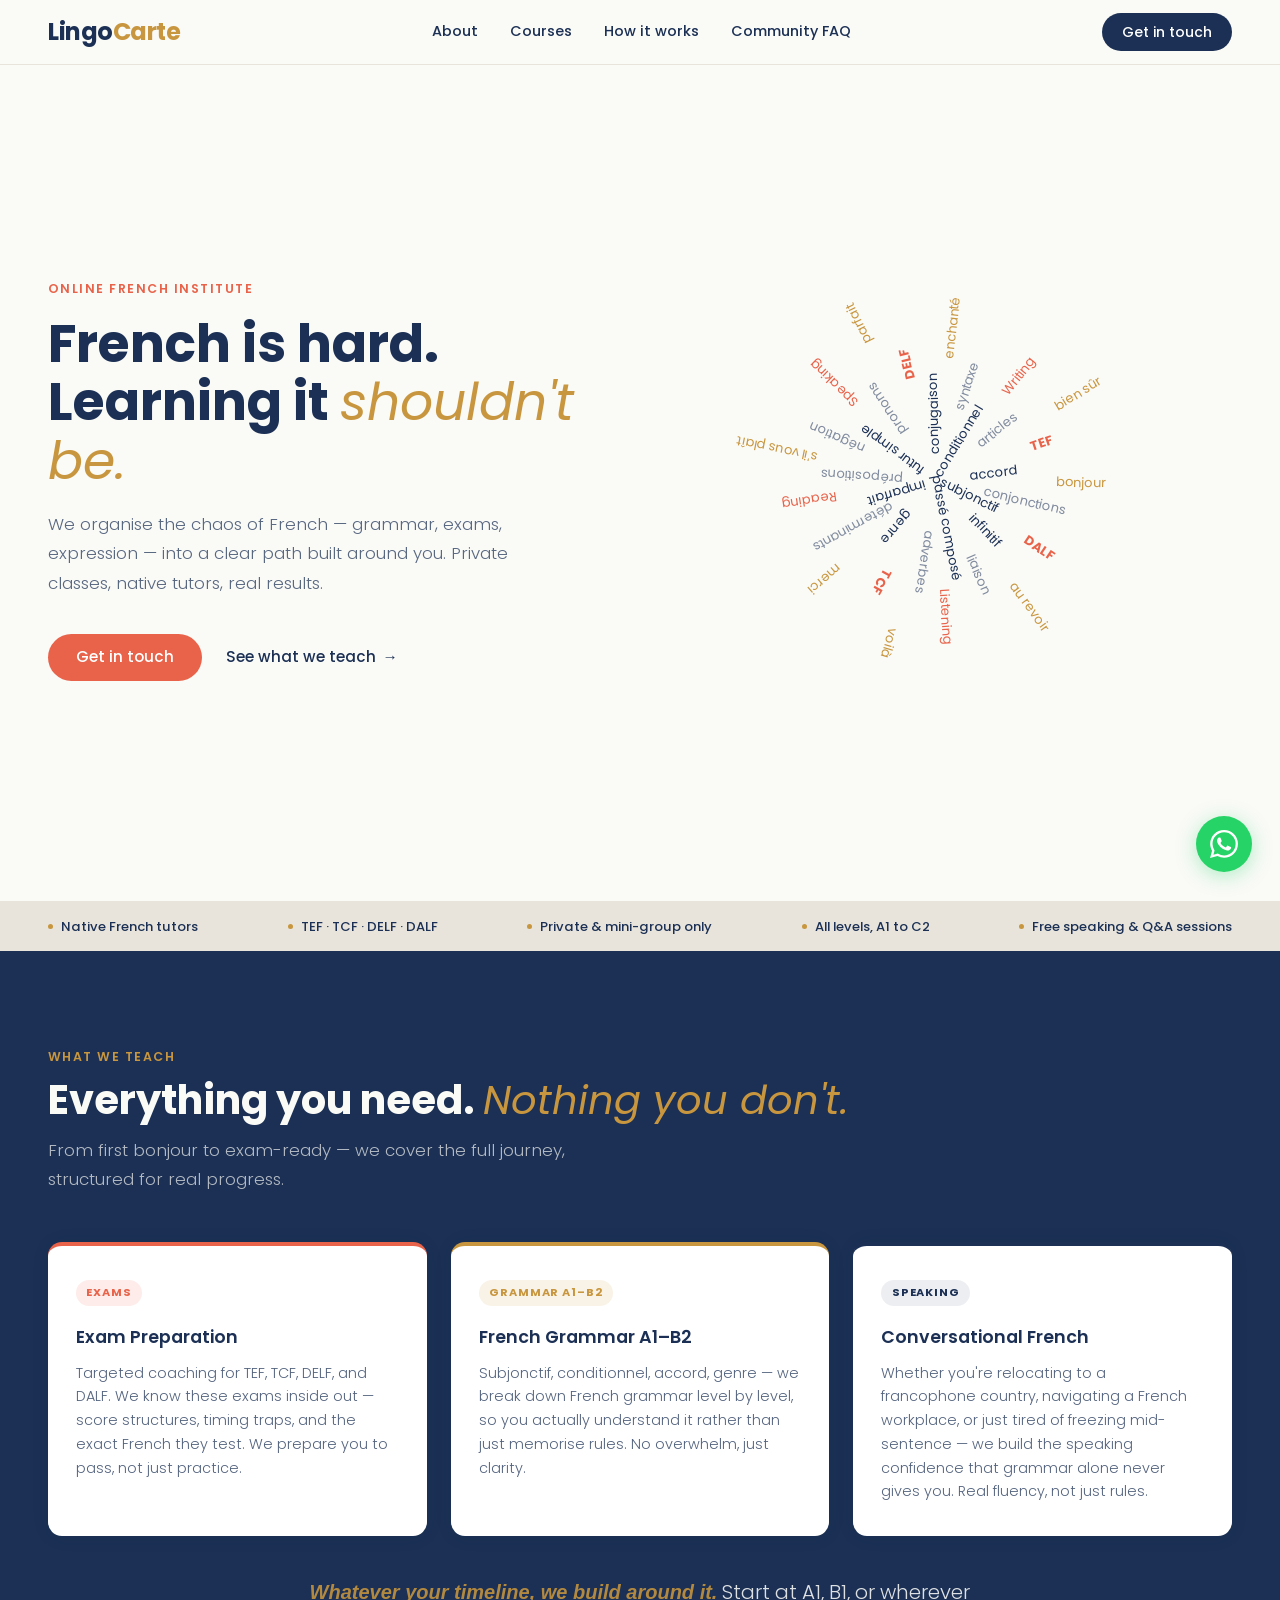
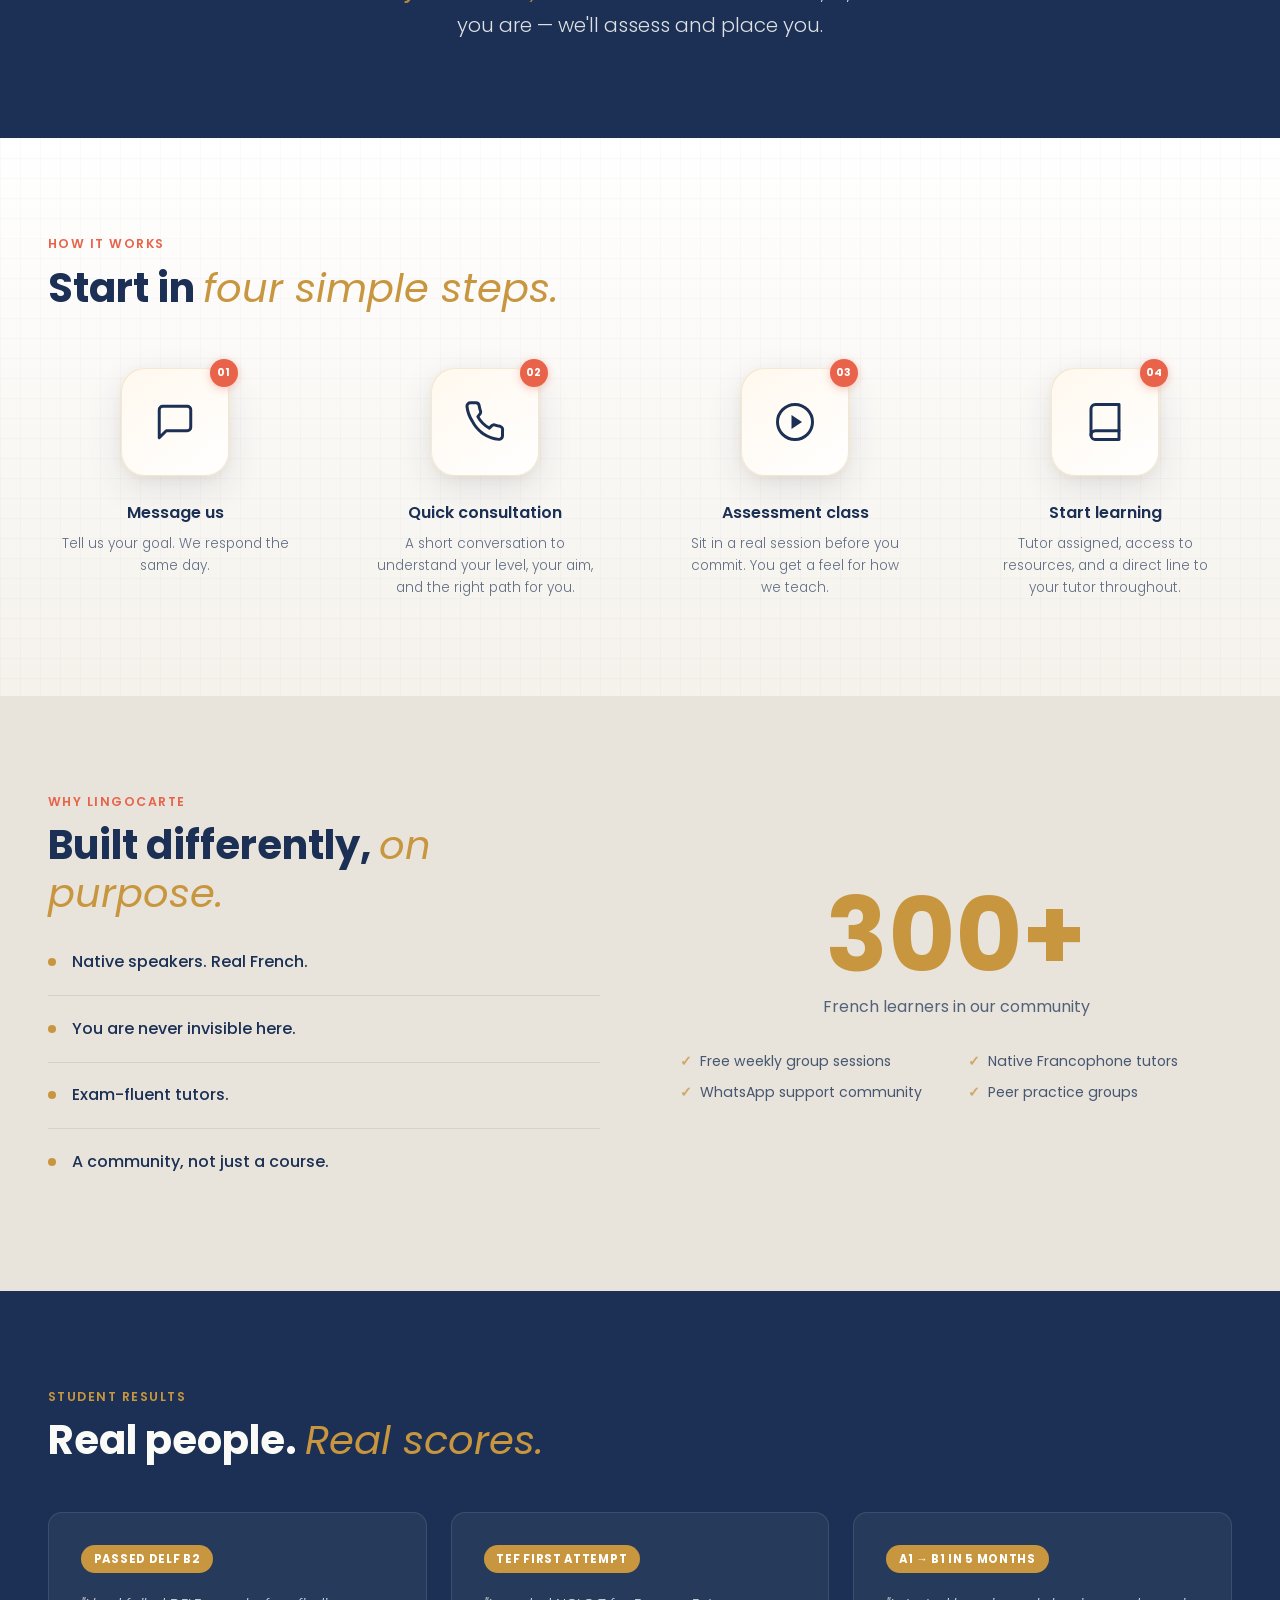
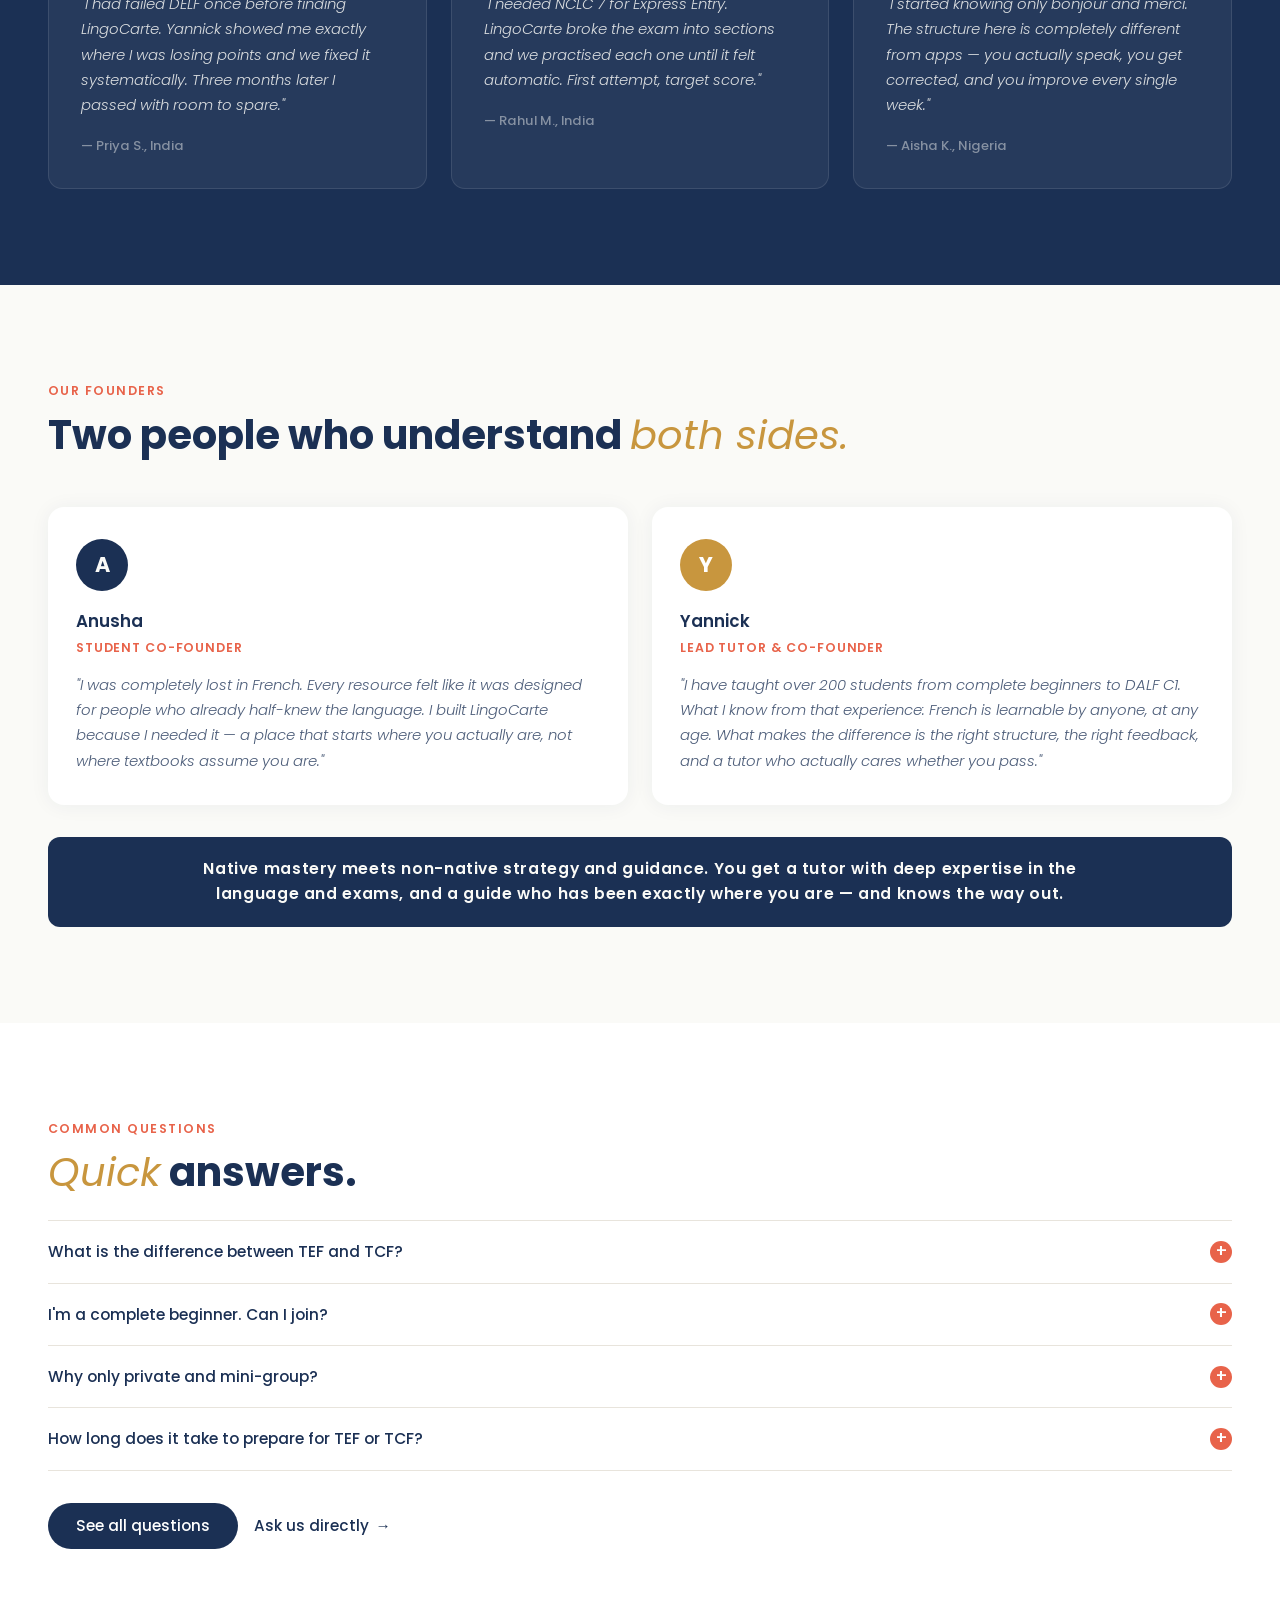
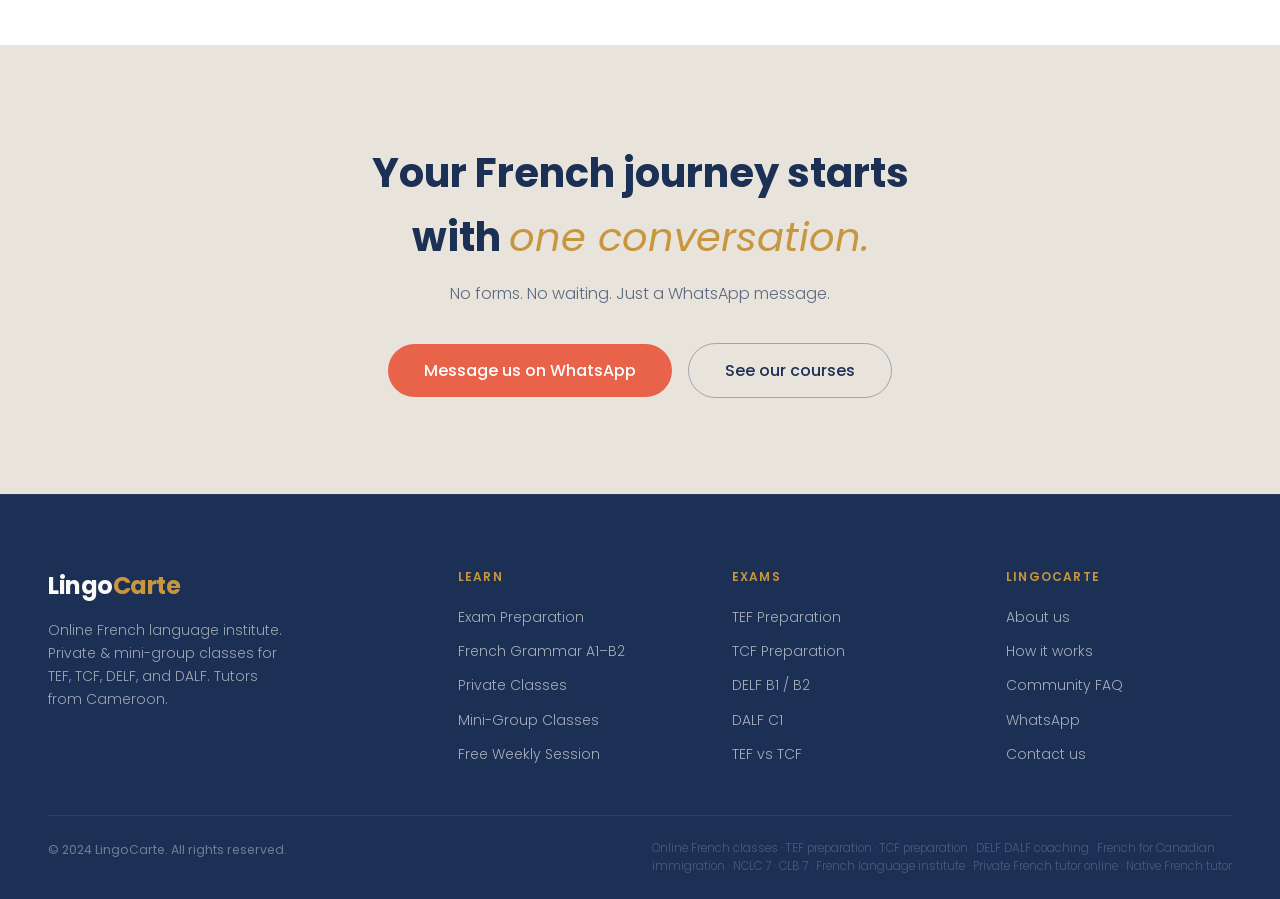
==== commit 0ee0df50: "Add editorial callout below courses cards Gold italic pull quote below the three teach cards in the " ====
--- a/index.html
+++ b/index.html
@@ -123,6 +123,7 @@
         <p>Whether you're relocating to a francophone country, navigating a French workplace, or just tired of freezing mid-sentence — we build the speaking confidence that grammar alone never gives you. Real fluency, not just rules.</p>
       </article>
     </div>
+    <p class="courses-callout"><em>Whatever your timeline, we build around it.</em> Start at A1, B1, or wherever you are — we'll assess and place you.</p>
   </div>
 </section>
 
--- a/styles.css
+++ b/styles.css
@@ -98,6 +98,9 @@
 .teach-card h3 { font-size: 1.1rem; font-weight: 600; color: var(--navy); margin-bottom: 0.65rem; }
 .teach-card p { font-size: 0.9rem; font-weight: 300; color: var(--navy); opacity: 0.75; line-height: 1.65; }
 
+.courses-callout { text-align: center; font-size: clamp(1.05rem, 1.8vw, 1.25rem); font-weight: 300; color: var(--off-white); opacity: 0.88; line-height: 1.65; margin-top: 2.5rem; max-width: 680px; margin-left: auto; margin-right: auto; }
+.courses-callout em { font-style: italic; font-weight: 600; color: var(--gold); opacity: 1; }
+
 /* WHY LINGOCARTE */
 .why-section { background: var(--warm-grey); }
 .why-section .section-tag { color: var(--coral); }
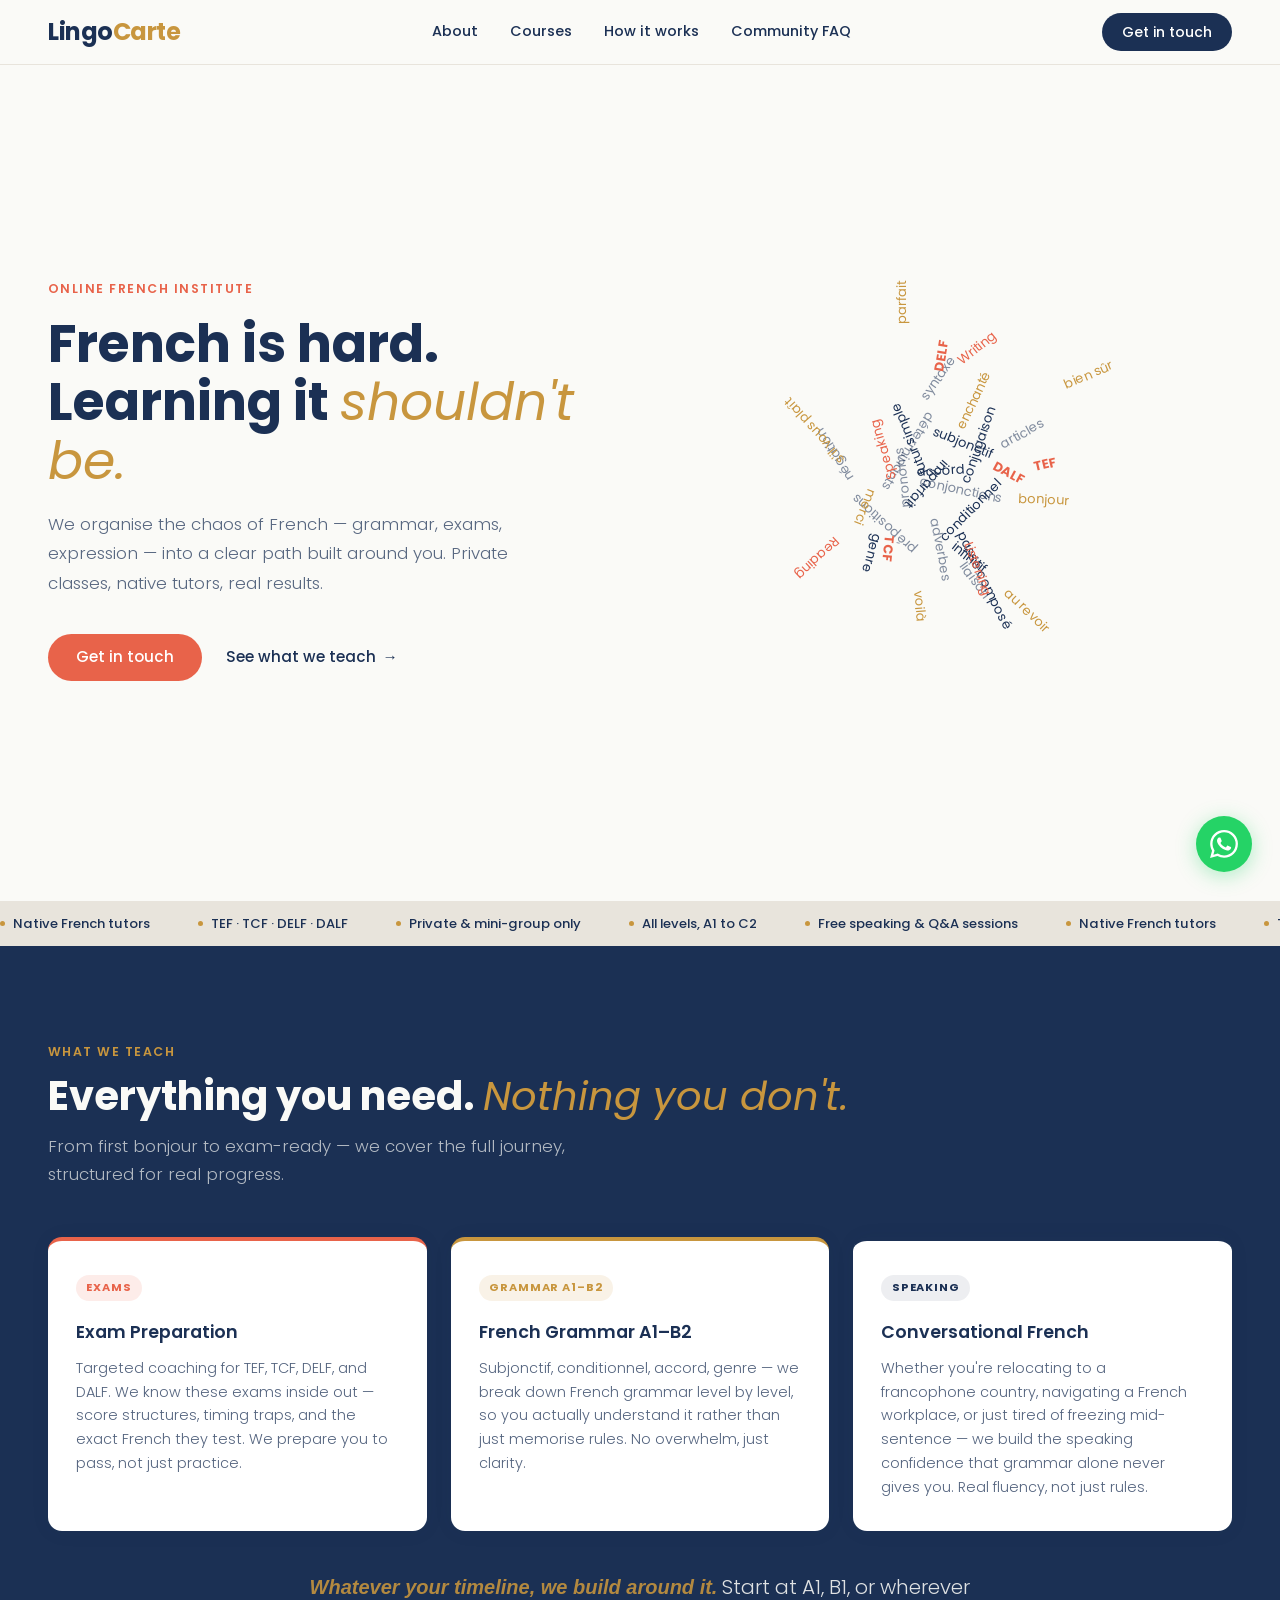
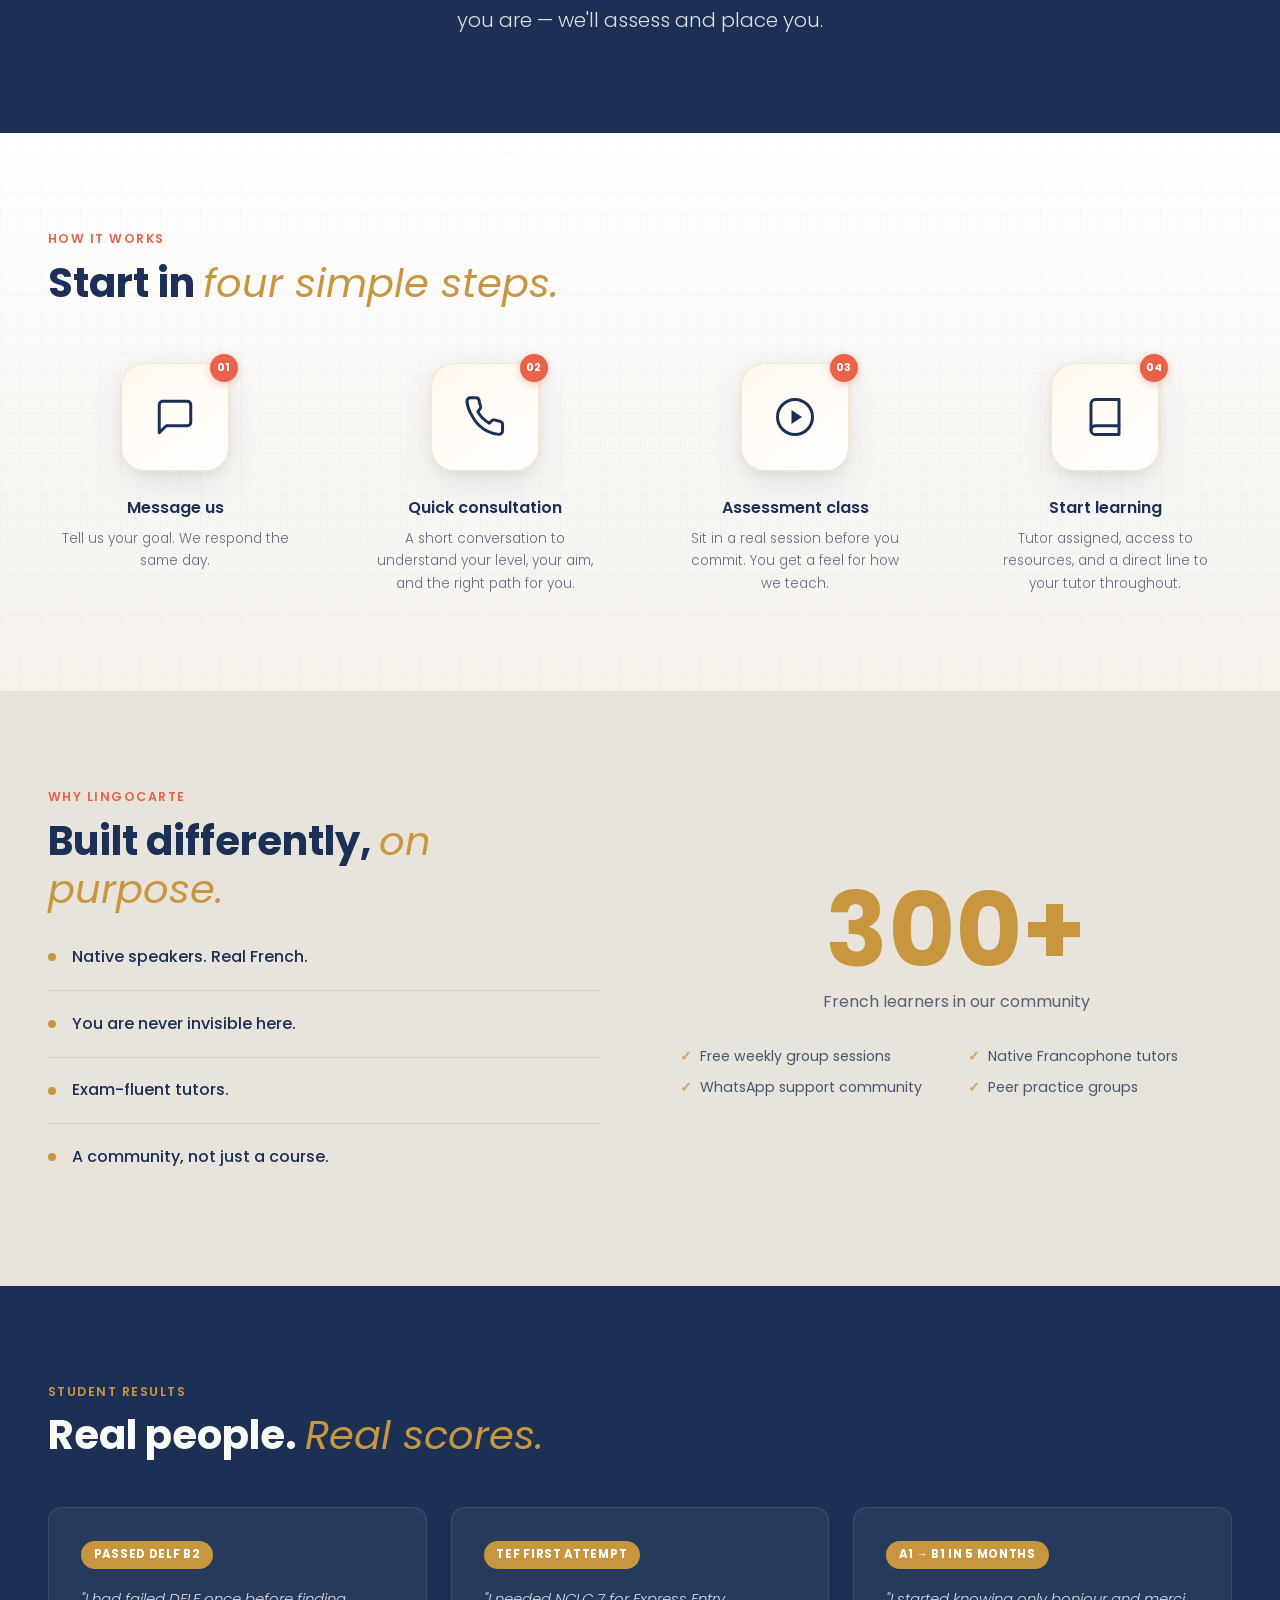
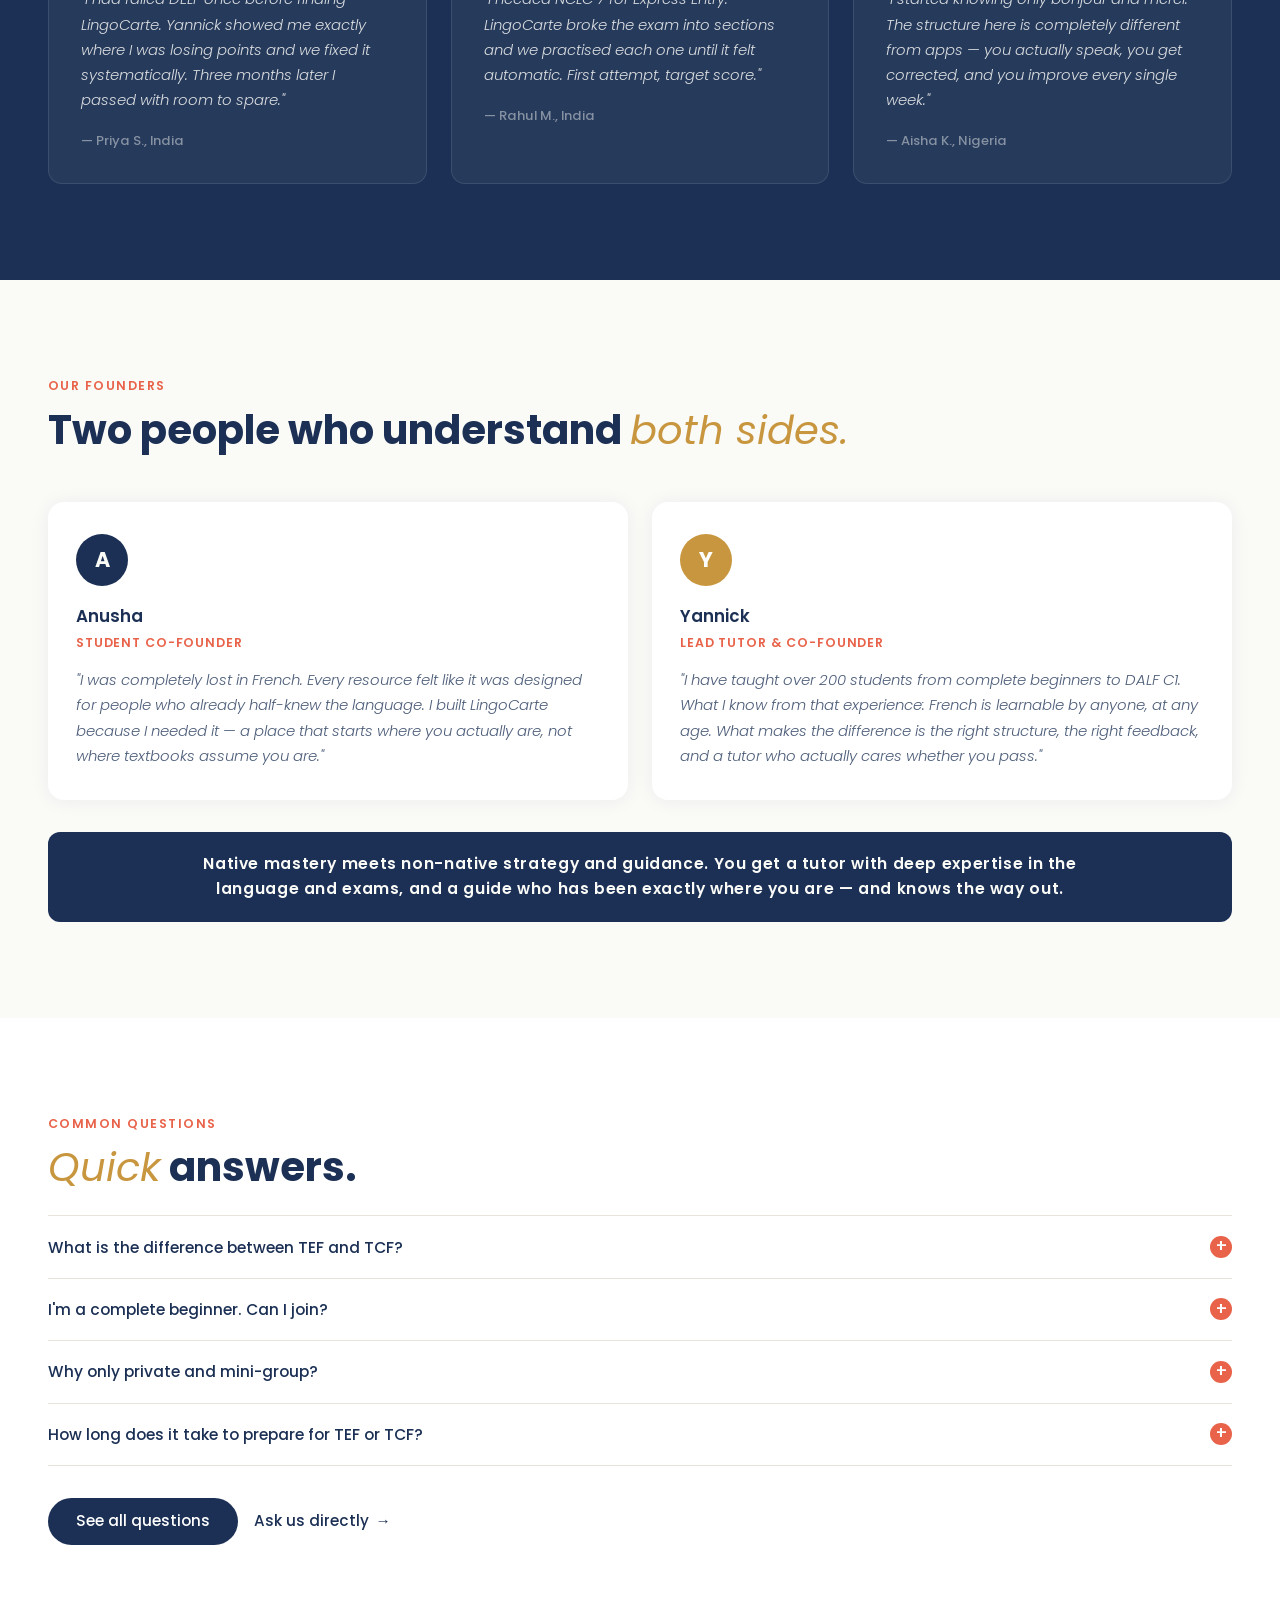
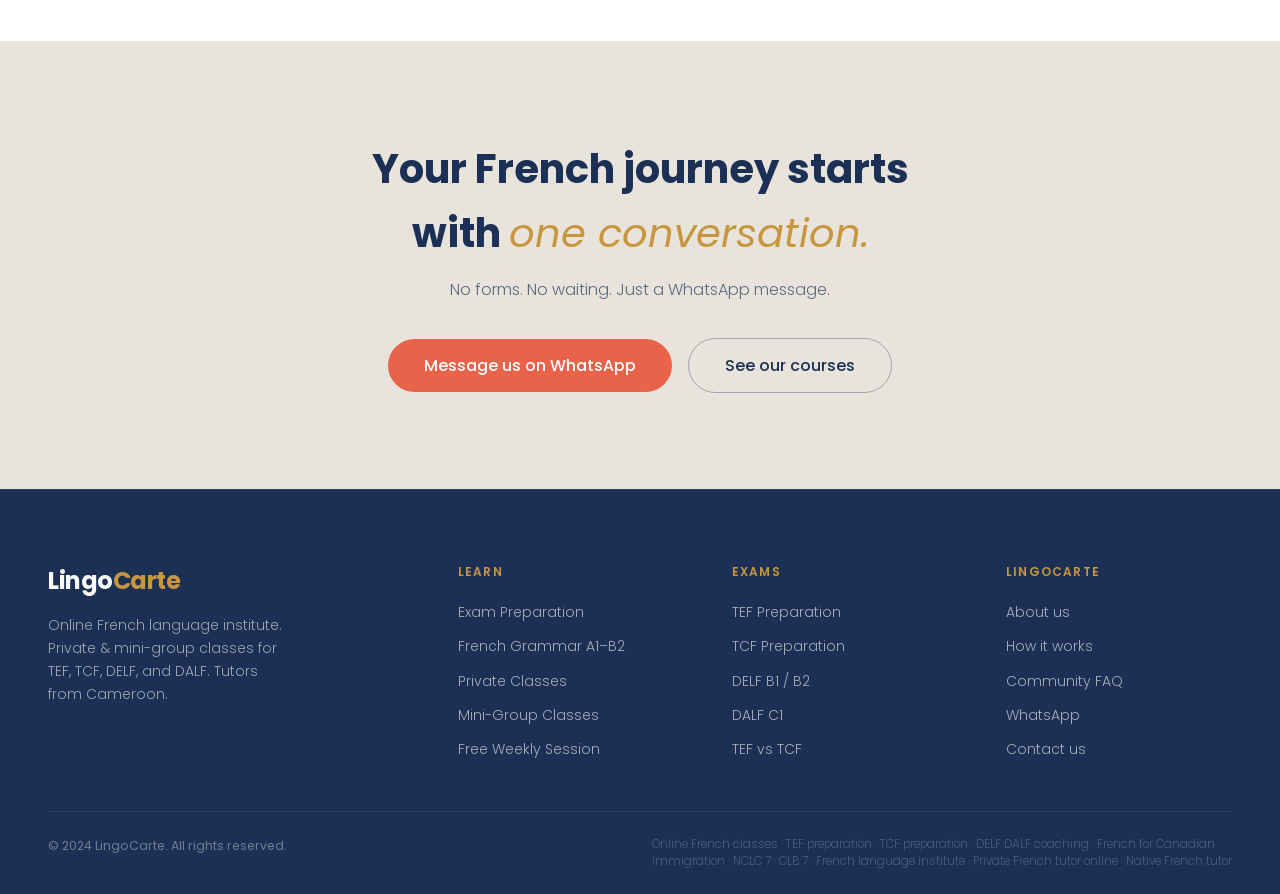
==== commit 9cb97428: "Add infinite scroll ticker to trust bar Replaces static trust bar with a continuously scrolling marq" ====
--- a/index.html
+++ b/index.html
@@ -91,12 +91,18 @@
 
 <!-- TRUST BAR -->
 <div class="trust-bar" aria-label="Trust indicators">
-  <div class="trust-bar-inner">
+  <div class="trust-bar-track">
     <div class="trust-item"><span class="trust-dot"></span><span>Native French tutors</span></div>
     <div class="trust-item"><span class="trust-dot"></span><span>TEF · TCF · DELF · DALF</span></div>
     <div class="trust-item"><span class="trust-dot"></span><span>Private &amp; mini-group only</span></div>
     <div class="trust-item"><span class="trust-dot"></span><span>All levels, A1 to C2</span></div>
     <div class="trust-item"><span class="trust-dot"></span><span>Free speaking &amp; Q&amp;A sessions</span></div>
+    <!-- duplicate for seamless loop -->
+    <div class="trust-item" aria-hidden="true"><span class="trust-dot"></span><span>Native French tutors</span></div>
+    <div class="trust-item" aria-hidden="true"><span class="trust-dot"></span><span>TEF · TCF · DELF · DALF</span></div>
+    <div class="trust-item" aria-hidden="true"><span class="trust-dot"></span><span>Private &amp; mini-group only</span></div>
+    <div class="trust-item" aria-hidden="true"><span class="trust-dot"></span><span>All levels, A1 to C2</span></div>
+    <div class="trust-item" aria-hidden="true"><span class="trust-dot"></span><span>Free speaking &amp; Q&amp;A sessions</span></div>
   </div>
 </div>
 
--- a/styles.css
+++ b/styles.css
@@ -68,10 +68,12 @@
 #wordCanvas { display: block; flex: 1; width: 100%; }
 
 /* TRUST BAR */
-.trust-bar { background: var(--warm-grey); padding: 0.9rem clamp(1rem, 5%, 3rem); }
-.trust-bar-inner { max-width: 1280px; margin: 0 auto; display: flex; align-items: center; justify-content: space-between; gap: 1rem; flex-wrap: wrap; }
+.trust-bar { background: var(--warm-grey); padding: 0.75rem 0; overflow: hidden; }
+.trust-bar-track { display: flex; align-items: center; gap: 3rem; width: max-content; animation: trust-ticker 28s linear infinite; }
+.trust-bar:hover .trust-bar-track { animation-play-state: paused; }
 .trust-item { display: flex; align-items: center; gap: 0.5rem; font-size: 0.82rem; font-weight: 500; color: var(--navy); white-space: nowrap; }
 .trust-dot { width: 5px; height: 5px; border-radius: 50%; background: var(--gold); flex-shrink: 0; }
+@keyframes trust-ticker { 0% { transform: translateX(0); } 100% { transform: translateX(-50%); } }
 
 /* SECTIONS */
 .section { padding: clamp(3.5rem, 8vw, 6rem) clamp(1rem, 5%, 3rem); }
@@ -221,11 +223,10 @@
   .founders-grid { grid-template-columns: 1fr; }
   .step { flex: 0 0 calc(50% - 1rem); }
   .footer-grid { grid-template-columns: 1fr 1fr; gap: 2rem; }
-  .trust-bar-inner { gap: 0.6rem; }
+  .trust-bar-track { gap: 2rem; }
 }
 
 @media (max-width: 480px) {
   .step { flex: 0 0 100%; }
   .footer-grid { grid-template-columns: 1fr; }
-  .trust-bar-inner { flex-direction: column; align-items: flex-start; }
-}
+}
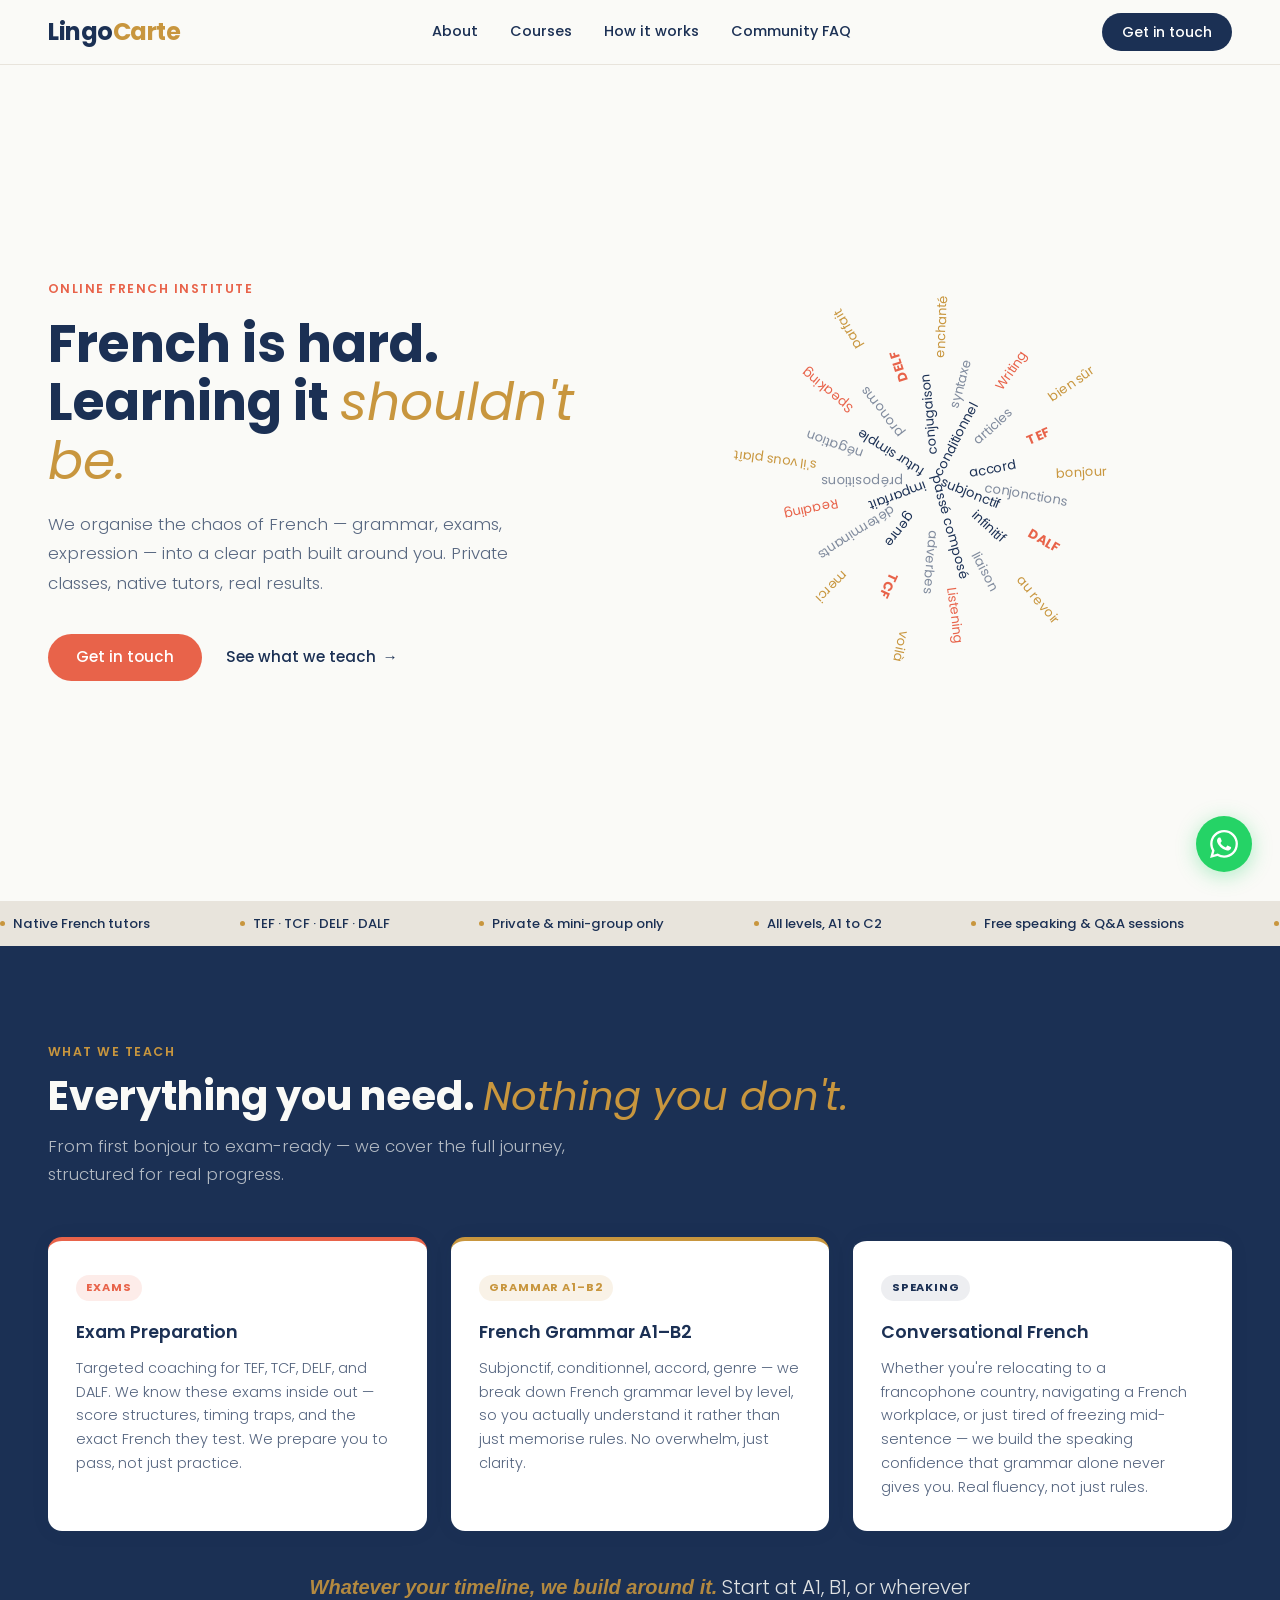
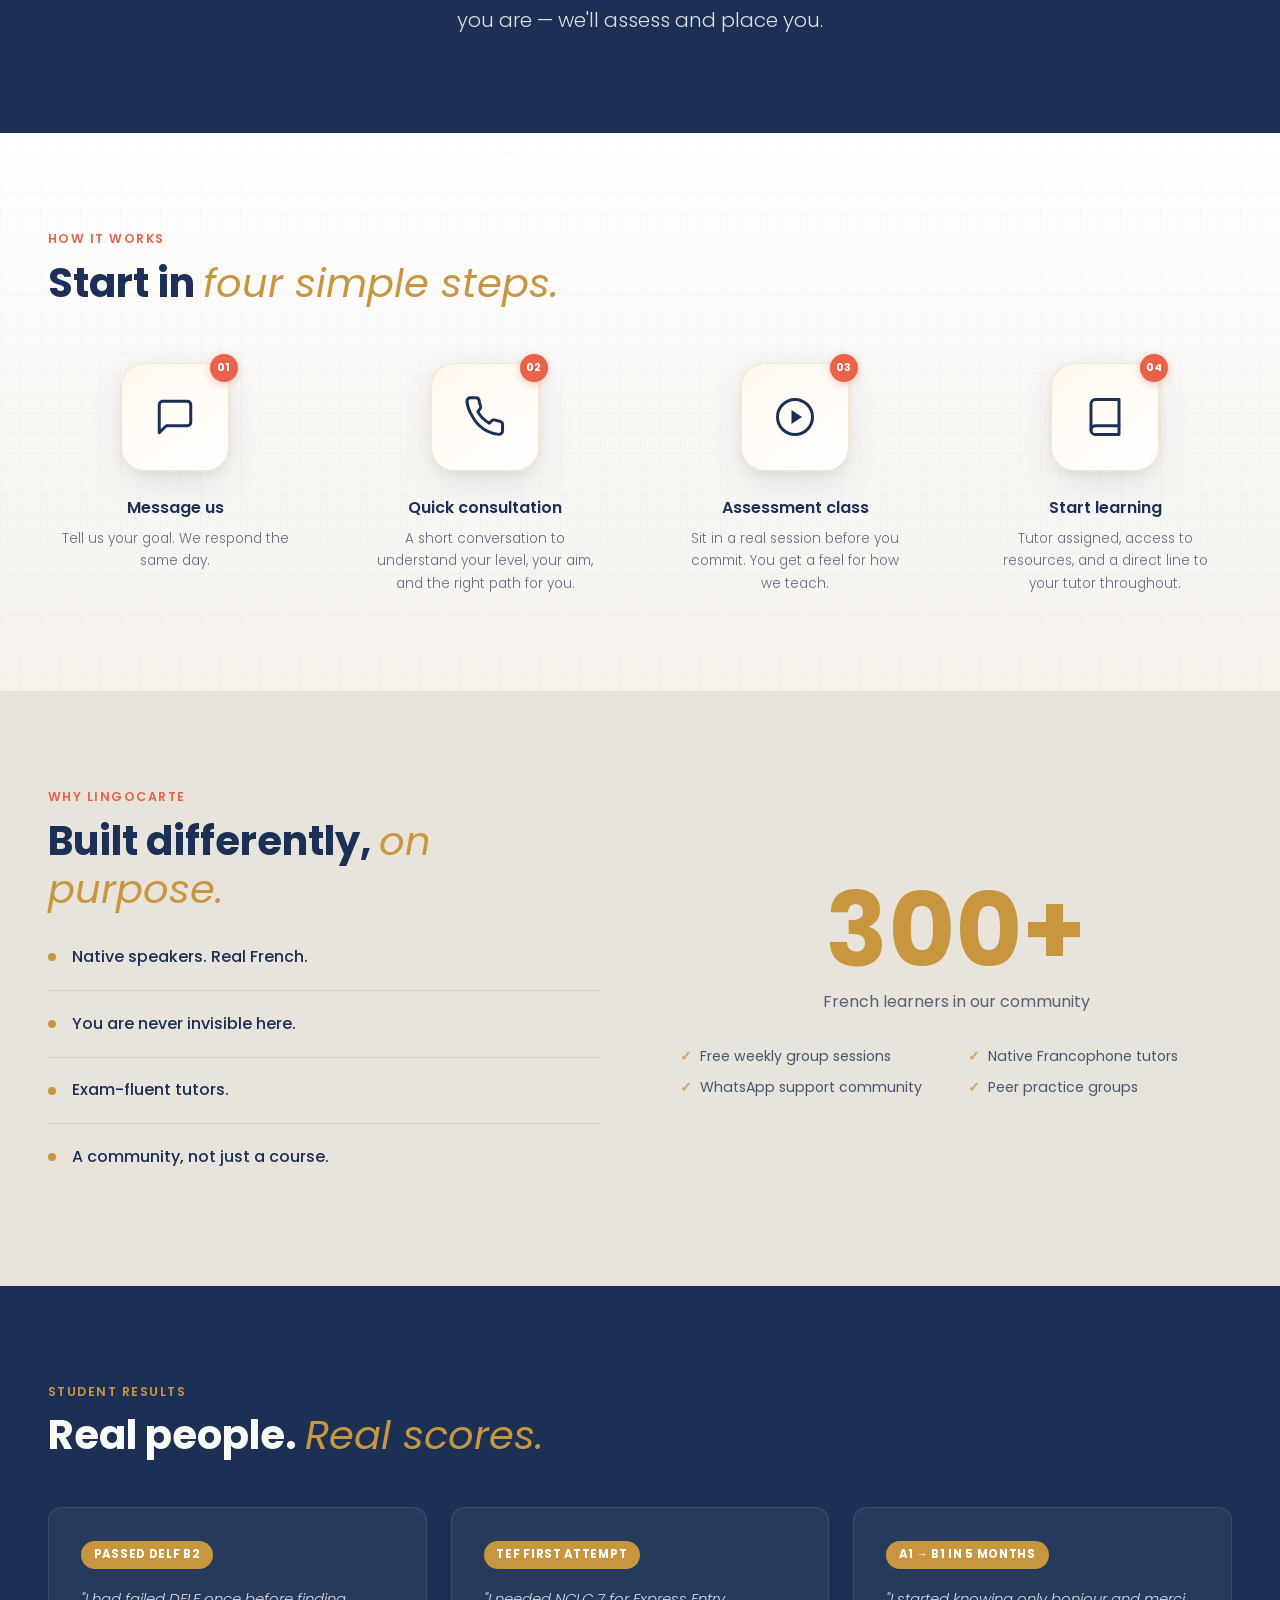
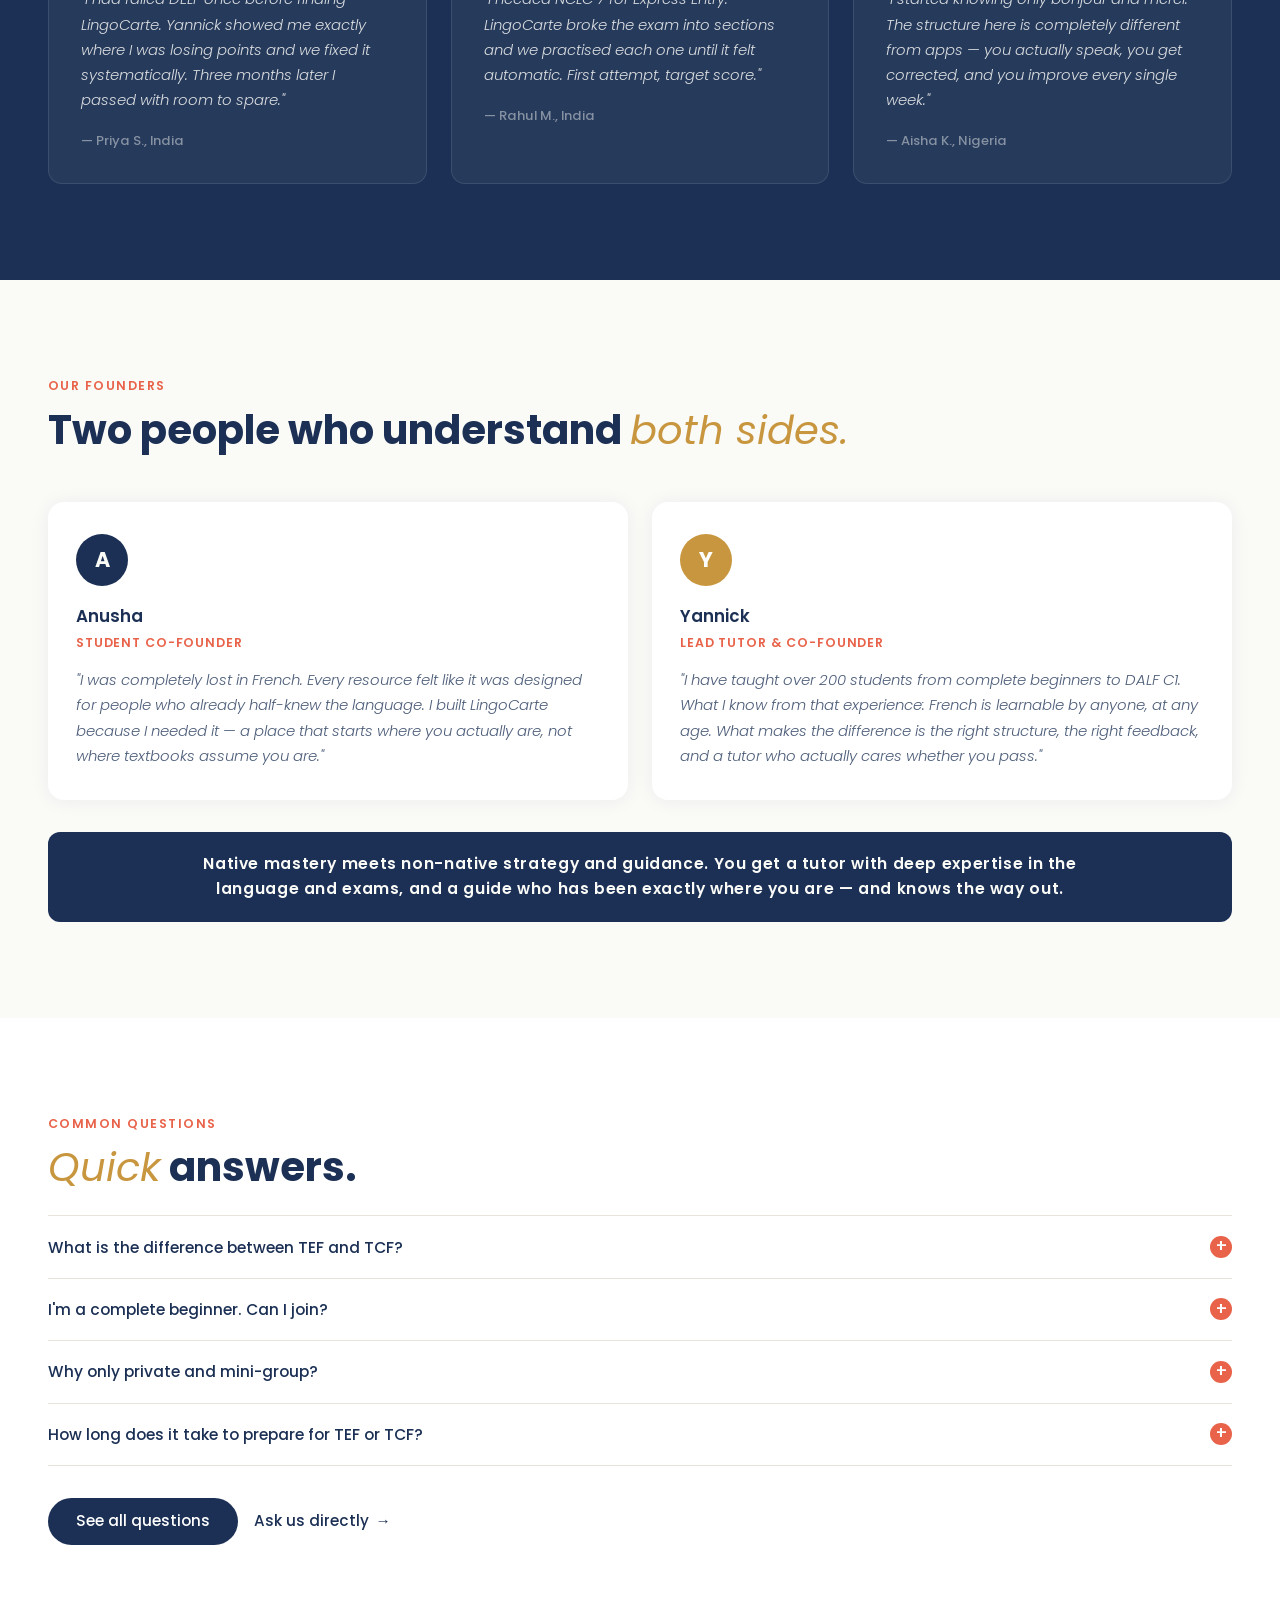
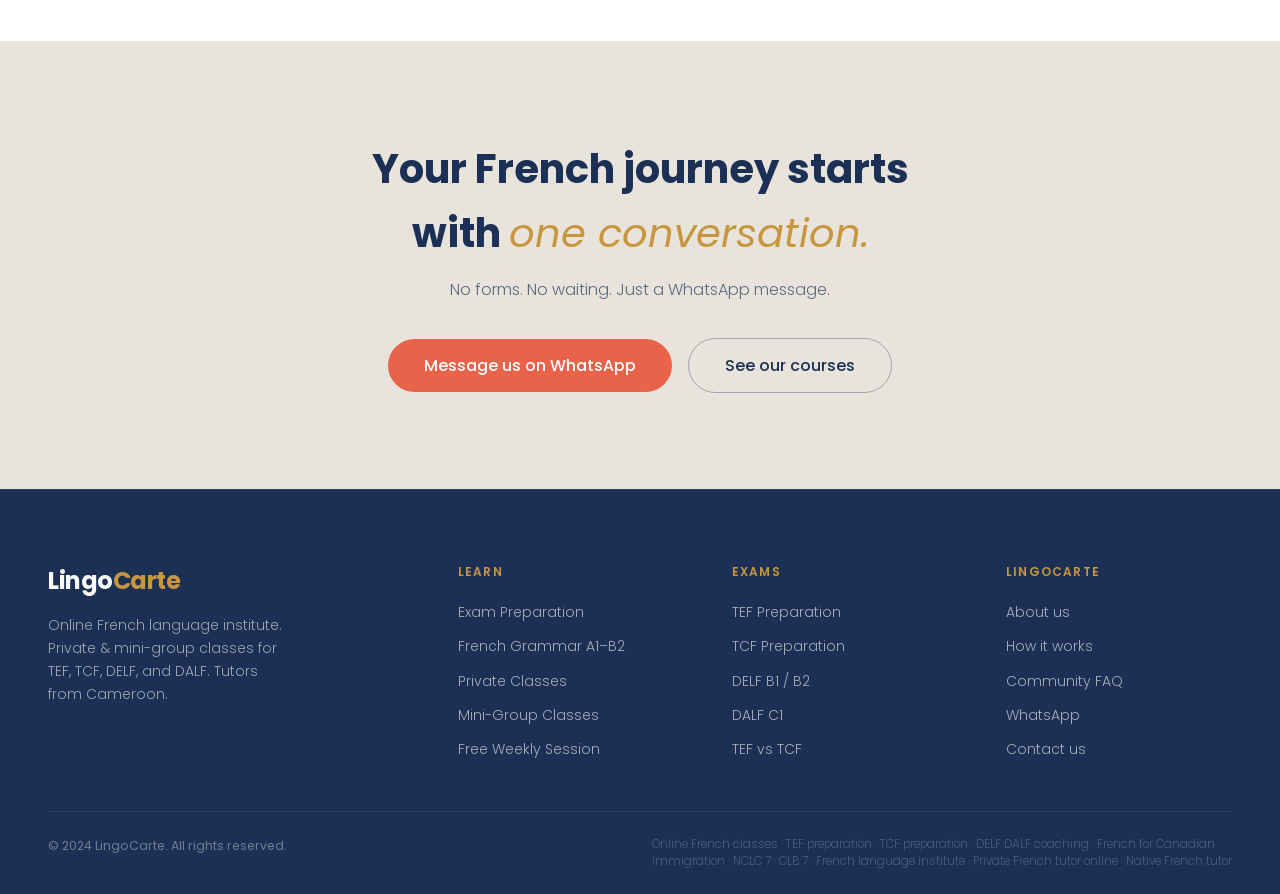
==== commit 879e4e87: "Fix trust bar ticker: 3 sets, seamless loop, wider spacing Three item sets with translateX(-33.33%) " ====
--- a/index.html
+++ b/index.html
@@ -97,7 +97,11 @@
     <div class="trust-item"><span class="trust-dot"></span><span>Private &amp; mini-group only</span></div>
     <div class="trust-item"><span class="trust-dot"></span><span>All levels, A1 to C2</span></div>
     <div class="trust-item"><span class="trust-dot"></span><span>Free speaking &amp; Q&amp;A sessions</span></div>
-    <!-- duplicate for seamless loop -->
+    <div class="trust-item" aria-hidden="true"><span class="trust-dot"></span><span>Native French tutors</span></div>
+    <div class="trust-item" aria-hidden="true"><span class="trust-dot"></span><span>TEF · TCF · DELF · DALF</span></div>
+    <div class="trust-item" aria-hidden="true"><span class="trust-dot"></span><span>Private &amp; mini-group only</span></div>
+    <div class="trust-item" aria-hidden="true"><span class="trust-dot"></span><span>All levels, A1 to C2</span></div>
+    <div class="trust-item" aria-hidden="true"><span class="trust-dot"></span><span>Free speaking &amp; Q&amp;A sessions</span></div>
     <div class="trust-item" aria-hidden="true"><span class="trust-dot"></span><span>Native French tutors</span></div>
     <div class="trust-item" aria-hidden="true"><span class="trust-dot"></span><span>TEF · TCF · DELF · DALF</span></div>
     <div class="trust-item" aria-hidden="true"><span class="trust-dot"></span><span>Private &amp; mini-group only</span></div>
--- a/styles.css
+++ b/styles.css
@@ -69,11 +69,11 @@
 
 /* TRUST BAR */
 .trust-bar { background: var(--warm-grey); padding: 0.75rem 0; overflow: hidden; }
-.trust-bar-track { display: flex; align-items: center; gap: 3rem; width: max-content; animation: trust-ticker 28s linear infinite; }
+.trust-bar-track { display: flex; align-items: center; gap: clamp(2.5rem, 7vw, 6rem); width: max-content; animation: trust-ticker 32s linear infinite; }
 .trust-bar:hover .trust-bar-track { animation-play-state: paused; }
 .trust-item { display: flex; align-items: center; gap: 0.5rem; font-size: 0.82rem; font-weight: 500; color: var(--navy); white-space: nowrap; }
 .trust-dot { width: 5px; height: 5px; border-radius: 50%; background: var(--gold); flex-shrink: 0; }
-@keyframes trust-ticker { 0% { transform: translateX(0); } 100% { transform: translateX(-50%); } }
+@keyframes trust-ticker { 0% { transform: translateX(0); } 100% { transform: translateX(-33.333%); } }
 
 /* SECTIONS */
 .section { padding: clamp(3.5rem, 8vw, 6rem) clamp(1rem, 5%, 3rem); }
